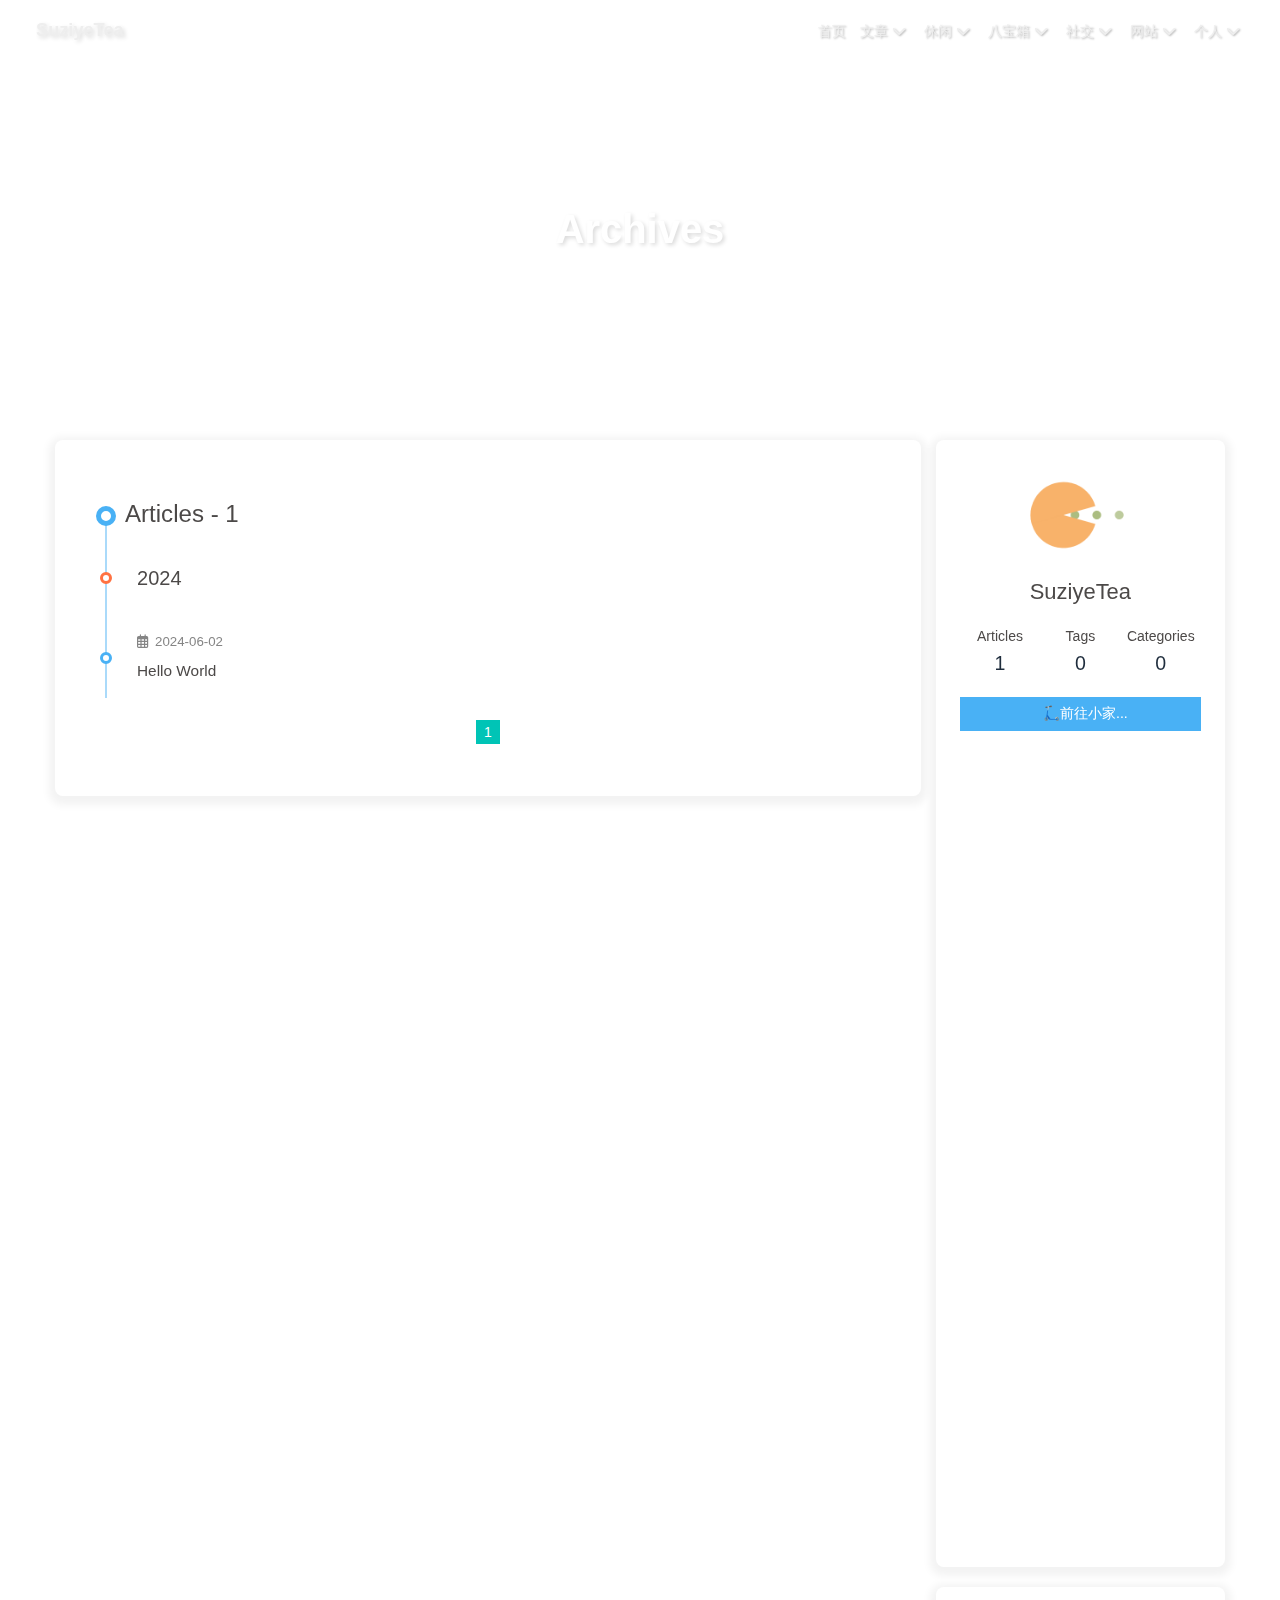
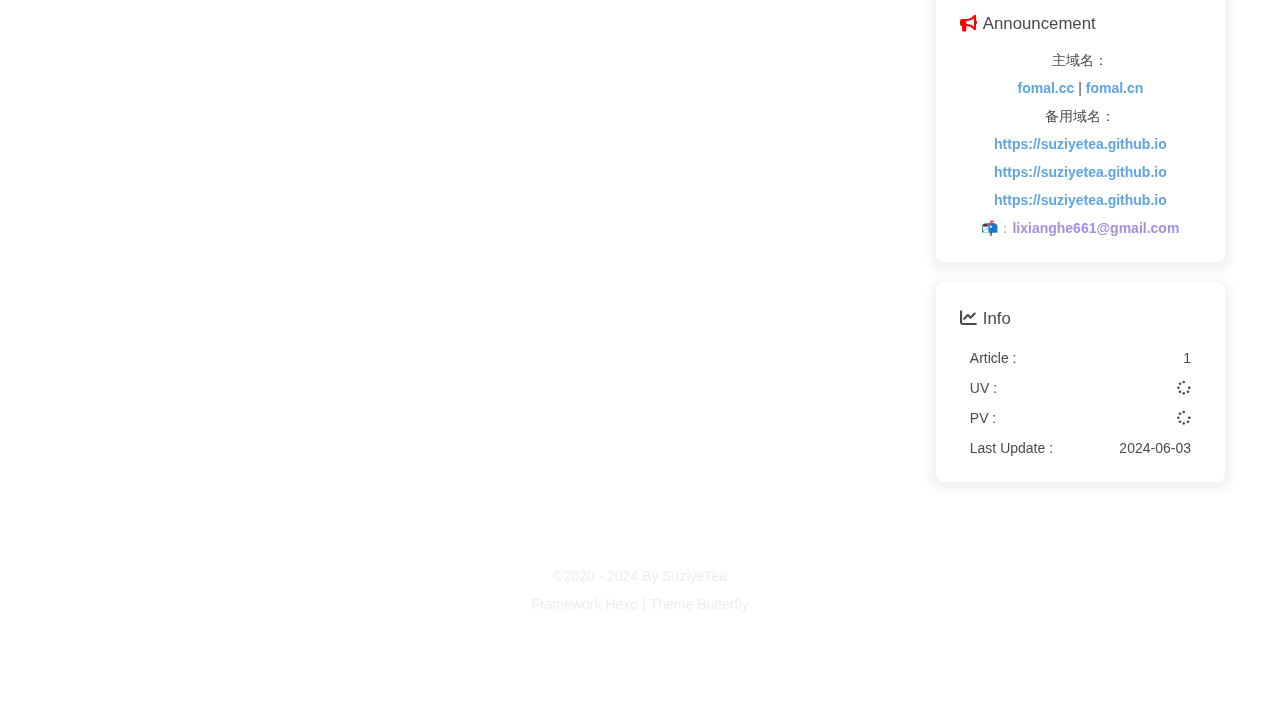
==== archives/index.html @ bec8dd0a "Site updated: 2024-06-03 21:27:58" ====
<!DOCTYPE html><html lang="en" data-theme="light"><head><meta charset="UTF-8"><meta http-equiv="X-UA-Compatible" content="IE=edge"><meta name="viewport" content="width=device-width, initial-scale=1.0,viewport-fit=cover"><title>Archives | SuziyeTea</title><meta name="author" content="SuziyeTea"><meta name="copyright" content="SuziyeTea"><meta name="format-detection" content="telephone=no"><meta name="theme-color" content="#ffffff"><meta property="og:type" content="website">
<meta property="og:title" content="Archives">
<meta property="og:url" content="http://example.com/archives/index.html">
<meta property="og:site_name" content="SuziyeTea">
<meta property="og:locale" content="en_US">
<meta property="og:image" content="https://tuchuang.voooe.cn/images/2024/06/03/_20240603144027.jpg">
<meta property="article:author" content="SuziyeTea">
<meta name="twitter:card" content="summary">
<meta name="twitter:image" content="https://tuchuang.voooe.cn/images/2024/06/03/_20240603144027.jpg"><link rel="shortcut icon" href="/img/favicon.ico"><link rel="canonical" href="http://example.com/archives/index.html"><link rel="preconnect" href="//cdn.jsdelivr.net"/><link rel="preconnect" href="//busuanzi.ibruce.info"/><link rel="stylesheet" href="/css/index.css?v=4.13.0"><link rel="stylesheet" href="https://cdn.jsdelivr.net/npm/@fortawesome/fontawesome-free@6.5.1/css/all.min.css"><link rel="stylesheet" href="https://cdn.jsdelivr.net/npm/@fancyapps/ui@5.0.33/dist/fancybox/fancybox.min.css" media="print" onload="this.media='all'"><script>const GLOBAL_CONFIG = {
  root: '/',
  algolia: undefined,
  localSearch: undefined,
  translate: undefined,
  noticeOutdate: undefined,
  highlight: {"plugin":"highlight.js","highlightCopy":true,"highlightLang":true,"highlightHeightLimit":false},
  copy: {
    success: 'Copy Successful',
    error: 'Copy Error',
    noSupport: 'Browser Not Supported'
  },
  relativeDate: {
    homepage: false,
    post: false
  },
  runtime: '',
  dateSuffix: {
    just: 'Just now',
    min: 'minutes ago',
    hour: 'hours ago',
    day: 'days ago',
    month: 'months ago'
  },
  copyright: undefined,
  lightbox: 'fancybox',
  Snackbar: undefined,
  infinitegrid: {
    js: 'https://cdn.jsdelivr.net/npm/@egjs/infinitegrid@4.11.1/dist/infinitegrid.min.js',
    buttonText: 'Load More'
  },
  isPhotoFigcaption: false,
  islazyload: false,
  isAnchor: false,
  percent: {
    toc: true,
    rightside: false,
  },
  autoDarkmode: false
}</script><script id="config-diff">var GLOBAL_CONFIG_SITE = {
  title: 'Archives',
  isPost: false,
  isHome: false,
  isHighlightShrink: false,
  isToc: false,
  postUpdate: '2024-06-03 21:27:54'
}</script><script>(win=>{
      win.saveToLocal = {
        set: (key, value, ttl) => {
          if (ttl === 0) return
          const now = Date.now()
          const expiry = now + ttl * 86400000
          const item = {
            value,
            expiry
          }
          localStorage.setItem(key, JSON.stringify(item))
        },
      
        get: key => {
          const itemStr = localStorage.getItem(key)
      
          if (!itemStr) {
            return undefined
          }
          const item = JSON.parse(itemStr)
          const now = Date.now()
      
          if (now > item.expiry) {
            localStorage.removeItem(key)
            return undefined
          }
          return item.value
        }
      }
    
      win.getScript = (url, attr = {}) => new Promise((resolve, reject) => {
        const script = document.createElement('script')
        script.src = url
        script.async = true
        script.onerror = reject
        script.onload = script.onreadystatechange = function() {
          const loadState = this.readyState
          if (loadState && loadState !== 'loaded' && loadState !== 'complete') return
          script.onload = script.onreadystatechange = null
          resolve()
        }

        Object.keys(attr).forEach(key => {
          script.setAttribute(key, attr[key])
        })

        document.head.appendChild(script)
      })
    
      win.getCSS = (url, id = false) => new Promise((resolve, reject) => {
        const link = document.createElement('link')
        link.rel = 'stylesheet'
        link.href = url
        if (id) link.id = id
        link.onerror = reject
        link.onload = link.onreadystatechange = function() {
          const loadState = this.readyState
          if (loadState && loadState !== 'loaded' && loadState !== 'complete') return
          link.onload = link.onreadystatechange = null
          resolve()
        }
        document.head.appendChild(link)
      })
    
      win.activateDarkMode = () => {
        document.documentElement.setAttribute('data-theme', 'dark')
        if (document.querySelector('meta[name="theme-color"]') !== null) {
          document.querySelector('meta[name="theme-color"]').setAttribute('content', '#0d0d0d')
        }
      }
      win.activateLightMode = () => {
        document.documentElement.setAttribute('data-theme', 'light')
        if (document.querySelector('meta[name="theme-color"]') !== null) {
          document.querySelector('meta[name="theme-color"]').setAttribute('content', '#ffffff')
        }
      }
      const t = saveToLocal.get('theme')
    
        if (t === 'dark') activateDarkMode()
        else if (t === 'light') activateLightMode()
      
      const asideStatus = saveToLocal.get('aside-status')
      if (asideStatus !== undefined) {
        if (asideStatus === 'hide') {
          document.documentElement.classList.add('hide-aside')
        } else {
          document.documentElement.classList.remove('hide-aside')
        }
      }
    
      const detectApple = () => {
        if(/iPad|iPhone|iPod|Macintosh/.test(navigator.userAgent)){
          document.documentElement.classList.add('apple')
        }
      }
      detectApple()
    })(window)</script><link rel="stylesheet" href="/css/custom.css" media="defer" onload="this.media='all'"><!-- hexo injector head_end start --><link rel="stylesheet" href="https://npm.elemecdn.com/hexo-butterfly-footer-beautify@1.0.0/lib/runtime.css" media="print" onload="this.media='all'"><!-- hexo injector head_end end --><meta name="generator" content="Hexo 7.2.0"></head><body><div id="web_bg"></div><div id="sidebar"><div id="menu-mask"></div><div id="sidebar-menus"><div class="avatar-img is-center"><img src="https://tuchuang.voooe.cn/images/2024/06/03/_20240603144027.jpg" onerror="onerror=null;src='/img/friend_404.gif'" alt="avatar"/></div><div class="sidebar-site-data site-data is-center"><a href="/archives/"><div class="headline">Articles</div><div class="length-num">1</div></a><a href="/tags/"><div class="headline">Tags</div><div class="length-num">0</div></a><a href="/categories/"><div class="headline">Categories</div><div class="length-num">0</div></a></div><hr class="custom-hr"/><div class="menus_items"><div class="menus_item"><a class="site-page" href="/"><i class="fa-fw icon-home"></i><span> 首页</span></a></div><div class="menus_item"><a class="site-page group" href="javascript:void(0);"><i class="fa-fw icon--article"></i><span> 文章</span><i class="fas fa-chevron-down"></i></a><ul class="menus_item_child"><li><a class="site-page child" href="/archives/"><i class="fa-fw icon-guidang1"></i><span> 归档</span></a></li><li><a class="site-page child" href="/tags/"><i class="fa-fw icon-sekuaibiaoqian"></i><span> 标签</span></a></li><li><a class="site-page child" href="/categories/"><i class="fa-fw icon-fenlei"></i><span> 分类</span></a></li></ul></div><div class="menus_item"><a class="site-page group" href="javascript:void(0);"><i class="fa-fw icon-pinweishenghuo"></i><span> 休闲</span><i class="fas fa-chevron-down"></i></a><ul class="menus_item_child"><li><a class="site-page child" href="/life/music/"><i class="fa-fw icon-yinle"></i><span> 八音盒</span></a></li><li><a class="site-page child" href="/life/movies/"><i class="fa-fw icon-dianying1"></i><span> 影院</span></a></li><li><a class="site-page child" href="/life/games/"><i class="fa-fw icon-youxishoubing"></i><span> 游戏</span></a></li></ul></div><div class="menus_item"><a class="site-page group" href="javascript:void(0);"><i class="fa-fw icon-xiangzi"></i><span> 八宝箱</span><i class="fas fa-chevron-down"></i></a><ul class="menus_item_child"><li><a class="site-page child" href="/box/gallery/"><i class="fa-fw icon-tubiaozhizuomoban"></i><span> 画廊</span></a></li><li><a class="site-page child" href="/box/animation/"><i class="fa-fw icon-nvwumao"></i><span> 动画</span></a></li><li><a class="site-page child" href="/box/nav/"><i class="fa-fw icon-zhifengche"></i><span> 网址导航</span></a></li></ul></div><div class="menus_item"><a class="site-page group" href="javascript:void(0);"><i class="fa-fw icon-shejiaoxinxi"></i><span> 社交</span><i class="fas fa-chevron-down"></i></a><ul class="menus_item_child"><li><a class="site-page child" href="/social/fcircle/"><i class="fa-fw icon-pengyouquan"></i><span> 朋友圈</span></a></li><li><a class="site-page child" href="/comments/"><i class="fa-fw icon-liuyan"></i><span> 留言板</span></a></li><li><a class="site-page child" href="/social/link/"><i class="fa-fw icon-lianjie"></i><span> 友人帐</span></a></li></ul></div><div class="menus_item"><a class="site-page group" href="javascript:void(0);"><i class="fa-fw icon-wangye"></i><span> 网站</span><i class="fas fa-chevron-down"></i></a><ul class="menus_item_child"><li><a class="site-page child" href="/site/census/"><i class="fa-fw icon--tongjibiao"></i><span> 网站统计</span></a></li><li><a class="site-page child" href="/site/echarts/"><i class="fa-fw icon-shujutongji1"></i><span> 文章统计</span></a></li><li><a class="site-page child" href="/site/time/"><i class="fa-fw icon-xianxingshalou"></i><span> 旧时光</span></a></li></ul></div><div class="menus_item"><a class="site-page group" href="javascript:void(0);"><i class="fa-fw icon-maoliang"></i><span> 个人</span><i class="fas fa-chevron-down"></i></a><ul class="menus_item_child"><li><a class="site-page child" href="/personal/bb/"><i class="fa-fw icon-qunliaotian"></i><span> 唠叨</span></a></li><li><a class="site-page child" href="/personal/love/"><i class="fa-fw icon-love-sign"></i><span> 恋爱小屋</span></a></li><li><a class="site-page child" href="/personal/about/"><i class="fa-fw icon-paperplane"></i><span> 关于</span></a></li></ul></div></div></div></div><div class="page" id="body-wrap"><header class="not-home-page" id="page-header"><nav id="nav"><span id="blog-info"><a href="/" title="SuziyeTea"><span class="site-name">SuziyeTea</span></a></span><div id="menus"><div class="menus_items"><div class="menus_item"><a class="site-page" href="/"><i class="fa-fw icon-home"></i><span> 首页</span></a></div><div class="menus_item"><a class="site-page group" href="javascript:void(0);"><i class="fa-fw icon--article"></i><span> 文章</span><i class="fas fa-chevron-down"></i></a><ul class="menus_item_child"><li><a class="site-page child" href="/archives/"><i class="fa-fw icon-guidang1"></i><span> 归档</span></a></li><li><a class="site-page child" href="/tags/"><i class="fa-fw icon-sekuaibiaoqian"></i><span> 标签</span></a></li><li><a class="site-page child" href="/categories/"><i class="fa-fw icon-fenlei"></i><span> 分类</span></a></li></ul></div><div class="menus_item"><a class="site-page group" href="javascript:void(0);"><i class="fa-fw icon-pinweishenghuo"></i><span> 休闲</span><i class="fas fa-chevron-down"></i></a><ul class="menus_item_child"><li><a class="site-page child" href="/life/music/"><i class="fa-fw icon-yinle"></i><span> 八音盒</span></a></li><li><a class="site-page child" href="/life/movies/"><i class="fa-fw icon-dianying1"></i><span> 影院</span></a></li><li><a class="site-page child" href="/life/games/"><i class="fa-fw icon-youxishoubing"></i><span> 游戏</span></a></li></ul></div><div class="menus_item"><a class="site-page group" href="javascript:void(0);"><i class="fa-fw icon-xiangzi"></i><span> 八宝箱</span><i class="fas fa-chevron-down"></i></a><ul class="menus_item_child"><li><a class="site-page child" href="/box/gallery/"><i class="fa-fw icon-tubiaozhizuomoban"></i><span> 画廊</span></a></li><li><a class="site-page child" href="/box/animation/"><i class="fa-fw icon-nvwumao"></i><span> 动画</span></a></li><li><a class="site-page child" href="/box/nav/"><i class="fa-fw icon-zhifengche"></i><span> 网址导航</span></a></li></ul></div><div class="menus_item"><a class="site-page group" href="javascript:void(0);"><i class="fa-fw icon-shejiaoxinxi"></i><span> 社交</span><i class="fas fa-chevron-down"></i></a><ul class="menus_item_child"><li><a class="site-page child" href="/social/fcircle/"><i class="fa-fw icon-pengyouquan"></i><span> 朋友圈</span></a></li><li><a class="site-page child" href="/comments/"><i class="fa-fw icon-liuyan"></i><span> 留言板</span></a></li><li><a class="site-page child" href="/social/link/"><i class="fa-fw icon-lianjie"></i><span> 友人帐</span></a></li></ul></div><div class="menus_item"><a class="site-page group" href="javascript:void(0);"><i class="fa-fw icon-wangye"></i><span> 网站</span><i class="fas fa-chevron-down"></i></a><ul class="menus_item_child"><li><a class="site-page child" href="/site/census/"><i class="fa-fw icon--tongjibiao"></i><span> 网站统计</span></a></li><li><a class="site-page child" href="/site/echarts/"><i class="fa-fw icon-shujutongji1"></i><span> 文章统计</span></a></li><li><a class="site-page child" href="/site/time/"><i class="fa-fw icon-xianxingshalou"></i><span> 旧时光</span></a></li></ul></div><div class="menus_item"><a class="site-page group" href="javascript:void(0);"><i class="fa-fw icon-maoliang"></i><span> 个人</span><i class="fas fa-chevron-down"></i></a><ul class="menus_item_child"><li><a class="site-page child" href="/personal/bb/"><i class="fa-fw icon-qunliaotian"></i><span> 唠叨</span></a></li><li><a class="site-page child" href="/personal/love/"><i class="fa-fw icon-love-sign"></i><span> 恋爱小屋</span></a></li><li><a class="site-page child" href="/personal/about/"><i class="fa-fw icon-paperplane"></i><span> 关于</span></a></li></ul></div></div><div id="toggle-menu"><a class="site-page" href="javascript:void(0);"><i class="fas fa-bars fa-fw"></i></a></div></div></nav><div id="page-site-info"><h1 id="site-title">Archives</h1></div></header><main class="layout" id="content-inner"><div id="archive"><div class="article-sort-title">Articles - 1</div><div class="article-sort"><div class="article-sort-item year">2024</div><div class="article-sort-item no-article-cover"><div class="article-sort-item-info"><div class="article-sort-item-time"><i class="far fa-calendar-alt"></i><time class="post-meta-date-created" datetime="2024-06-02T13:25:18.657Z" title="Created 2024-06-02 21:25:18">2024-06-02</time></div><a class="article-sort-item-title" href="/2024/06/02/hello-world/" title="Hello World">Hello World</a></div></div></div><nav id="pagination"><div class="pagination"><span class="page-number current">1</span></div></nav></div><div class="aside-content" id="aside-content"><div class="card-widget card-info"><div class="is-center"><div class="avatar-img"><img src="https://tuchuang.voooe.cn/images/2024/06/03/_20240603144027.jpg" onerror="this.onerror=null;this.src='/img/friend_404.gif'" alt="avatar"/></div><div class="author-info__name">SuziyeTea</div><div class="author-info__description"></div></div><div class="card-info-data site-data is-center"><a href="/archives/"><div class="headline">Articles</div><div class="length-num">1</div></a><a href="/tags/"><div class="headline">Tags</div><div class="length-num">0</div></a><a href="/categories/"><div class="headline">Categories</div><div class="length-num">0</div></a></div><a id="card-info-btn" target="_blank" rel="noopener" href="https://github.com/suziyetea/"><i></i><span>🛴前往小家...</span></a><div class="card-info-social-icons is-center"><a class="social-icon faa-parent animated-hover" href="/assets/QRCode.jpg" target="_blank" title="微信"><svg class="icon faa-tada" aria-hidden="true"><use xlink:href="#icon-weixin"></use></svg></a><a class="social-icon faa-parent animated-hover" href="https://res.abeim.cn/api/qq/?qq=1174008660" target="_blank" title="QQ"><svg class="icon faa-tada" aria-hidden="true"><use xlink:href="#icon-QQ"></use></svg></a><a class="social-icon faa-parent animated-hover" href="https://space.bilibili.com/220757832" target="_blank" title="B站"><svg class="icon faa-tada" aria-hidden="true"><use xlink:href="#icon-bilibili"></use></svg></a><a class="social-icon faa-parent animated-hover" href="mailto:1174008660@qq.com" target="_blank" title="QQ邮箱"><svg class="icon faa-tada" aria-hidden="true"><use xlink:href="#icon-youxiang"></use></svg></a><a class="social-icon faa-parent animated-hover" href="https://leetcode.cn/u/fomalhaut1998" target="_blank" title="力扣"><svg class="icon faa-tada" aria-hidden="true"><use xlink:href="#icon-leetcode"></use></svg></a></div></div><div class="card-widget card-announcement"><div class="item-headline"><i class="fas fa-bullhorn fa-shake"></i><span>Announcement</span></div><div class="announcement_content"><center>主域名：<br><a target="_blank" rel="noopener" href="https://suziyetea.github.io/"><b><font color="#5ea6e5">fomal.cc</font></b></a>&nbsp;|&nbsp;<a target="_blank" rel="noopener" href="https://suziyetea.github.io"><b><font color="#5ea6e5">fomal.cn</font></b></a><br>备用域名：<br><a target="_blank" rel="noopener" href="https://suziyetea.github.io"><b><font color="#5ea6e5">https://suziyetea.github.io</font></b></a><br><a target="_blank" rel="noopener" href="https://suziyetea.github.io"><b><font color="#5ea6e5">https://suziyetea.github.io</font></b></a><br><a target="_blank" rel="noopener" href="https://suziyetea.github.io"><b><font color="#5ea6e5">https://suziyetea.github.io</font></b></a><br><a href="mailto:lixianghe661@gmail.com">📬：<b><font color="#a591e0">lixianghe661@gmail.com</font></b></a></center></div></div><div class="sticky_layout"><div class="card-widget card-webinfo"><div class="item-headline"><i class="fas fa-chart-line"></i><span>Info</span></div><div class="webinfo"><div class="webinfo-item"><div class="item-name">Article :</div><div class="item-count">1</div></div><div class="webinfo-item"><div class="item-name">UV :</div><div class="item-count" id="busuanzi_value_site_uv"><i class="fa-solid fa-spinner fa-spin"></i></div></div><div class="webinfo-item"><div class="item-name">PV :</div><div class="item-count" id="busuanzi_value_site_pv"><i class="fa-solid fa-spinner fa-spin"></i></div></div><div class="webinfo-item"><div class="item-name">Last Update :</div><div class="item-count" id="last-push-date" data-lastPushDate="2024-06-03T13:27:54.337Z"><i class="fa-solid fa-spinner fa-spin"></i></div></div></div></div></div></div></main><footer id="footer"><div id="footer-wrap"><div class="copyright">&copy;2020 - 2024 By SuziyeTea</div><div class="framework-info"><span>Framework </span><a target="_blank" rel="noopener" href="https://hexo.io">Hexo</a><span class="footer-separator">|</span><span>Theme </span><a target="_blank" rel="noopener" href="https://github.com/jerryc127/hexo-theme-butterfly">Butterfly</a></div></div></footer></div><div id="rightside"><div id="rightside-config-hide"><button id="darkmode" type="button" title="Toggle Between Light And Dark Mode"><i class="fas fa-adjust"></i></button><button id="hide-aside-btn" type="button" title="Toggle between Single-column and Double-column"><i class="fas fa-arrows-alt-h"></i></button></div><div id="rightside-config-show"><button id="rightside-config" type="button" title="Setting"><i class="fas fa-cog fa-spin"></i></button><button id="go-up" type="button" title="Back To Top"><span class="scroll-percent"></span><i class="fas fa-arrow-up"></i></button></div></div><div><script src="/js/utils.js?v=4.13.0"></script><script src="/js/main.js?v=4.13.0"></script><script src="https://cdn.jsdelivr.net/npm/@fancyapps/ui@5.0.33/dist/fancybox/fancybox.umd.min.js"></script><div class="js-pjax"></div><script async src="/js/title.js"></script><script async data-pjax src="//busuanzi.ibruce.info/busuanzi/2.3/busuanzi.pure.mini.js"></script></div><!-- hexo injector body_end start --><script data-pjax>
  function butterfly_footer_beautify_injector_config(){
    var parent_div_git = document.getElementById('footer-wrap');
    var item_html = '<p id="ghbdages"><a class="github-badge" target="_blank" href="https://hexo.io/" style="margin-inline:5px" data-title="博客框架为Hexo_v6.2.0" title=""><img src="https://img.shields.io/badge/Frame-Hexo-blue?style=flat&amp;logo=hexo" alt=""/></a><a class="github-badge" target="_blank" href="https://butterfly.js.org/" style="margin-inline:5px" data-title="主题版本Butterfly_v4.3.1" title=""><img src="https://img.shields.io/badge/Theme-Butterfly-6513df?style=flat&amp;logo=bitdefender" alt=""/></a><a class="github-badge" target="_blank" href="https://vercel.com/" style="margin-inline:5px" data-title="本站采用多线部署，主线路托管于Vercel" title=""><img src="https://img.shields.io/badge/Hosted-Vercel-brightgreen?style=flat&amp;logo=Vercel" alt=""/></a><a class="github-badge" target="_blank" href="https://dashboard.4everland.org/" style="margin-inline:5px" data-title="本站采用多线部署，备用线路托管于4EVERLAND" title=""><img src="https://img.shields.io/badge/Hosted-4EVERLAND-22DDDD?style=flat&amp;logo=IPFS" alt=""/></a><a class="github-badge" target="_blank" href="https://github.com/" style="margin-inline:5px" data-title="本站项目由Github托管" title=""><img src="https://img.shields.io/badge/Source-Github-d021d6?style=flat&amp;logo=GitHub" alt=""/></a><a class="github-badge" target="_blank" href="http://creativecommons.org/licenses/by-nc-sa/4.0/" style="margin-inline:5px" data-title="本站采用知识共享署名-非商业性使用-相同方式共享4.0国际许可协议进行许可" title=""><img src="https://img.shields.io/badge/Copyright-BY--NC--SA%204.0-d42328?style=flat&amp;logo=Claris" alt=""/></a></p>';
    console.log('已挂载butterfly_footer_beautify')
    parent_div_git.insertAdjacentHTML("beforeend",item_html)
    }
  var elist = 'null'.split(',');
  var cpage = location.pathname;
  var epage = 'all';
  var flag = 0;

  for (var i=0;i<elist.length;i++){
    if (cpage.includes(elist[i])){
      flag++;
    }
  }

  if ((epage ==='all')&&(flag == 0)){
    butterfly_footer_beautify_injector_config();
  }
  else if (epage === cpage){
    butterfly_footer_beautify_injector_config();
  }
  </script><!-- hexo injector body_end end --><script src="/live2dw/lib/L2Dwidget.min.js?094cbace49a39548bed64abff5988b05"></script><script>L2Dwidget.init({"log":false,"pluginJsPath":"lib/","pluginModelPath":"assets/","pluginRootPath":"live2dw/","tagMode":false});</script></body></html>
---- css/custom.css ----
/* 页脚与头图透明 */
#footer {
    background: transparent !important;
  }
  #page-header {
    background: transparent !important;
  }
  
  /* 白天模式遮罩透明 */
  #footer::before {
    background: transparent !important;
  }
  #page-header::before {
    background: transparent !important;
  }
  
  /* 夜间模式遮罩透明 */
  [data-theme="dark"] #footer::before {
    background: transparent !important;
  }
  [data-theme="dark"] #page-header::before {
    background: transparent !important;
  }

/* 鼠标样式 */
#cursor {
    position: fixed;
    width: 16px;
    height: 16px;
    /* 这里改变跟随的底色 */
    background: var(--theme-color);
    border-radius: 8px;
    opacity: 0.25;
    z-index: 10086;
    pointer-events: none;
    transition: 0.2s ease-in-out;
    transition-property: background, opacity, transform;
  }
  
  #cursor.hidden {
    opacity: 0;
  }
  
  #cursor.hover {
    opacity: 0.1;
    transform: scale(2.5);
    -webkit-transform: scale(2.5);
    -moz-transform: scale(2.5);
    -ms-transform: scale(2.5);
    -o-transform: scale(2.5);
  }
  
  #cursor.active {
    opacity: 0.5;
    transform: scale(0.5);
    -webkit-transform: scale(0.5);
    -moz-transform: scale(0.5);
    -ms-transform: scale(0.5);
    -o-transform: scale(0.5);
  }
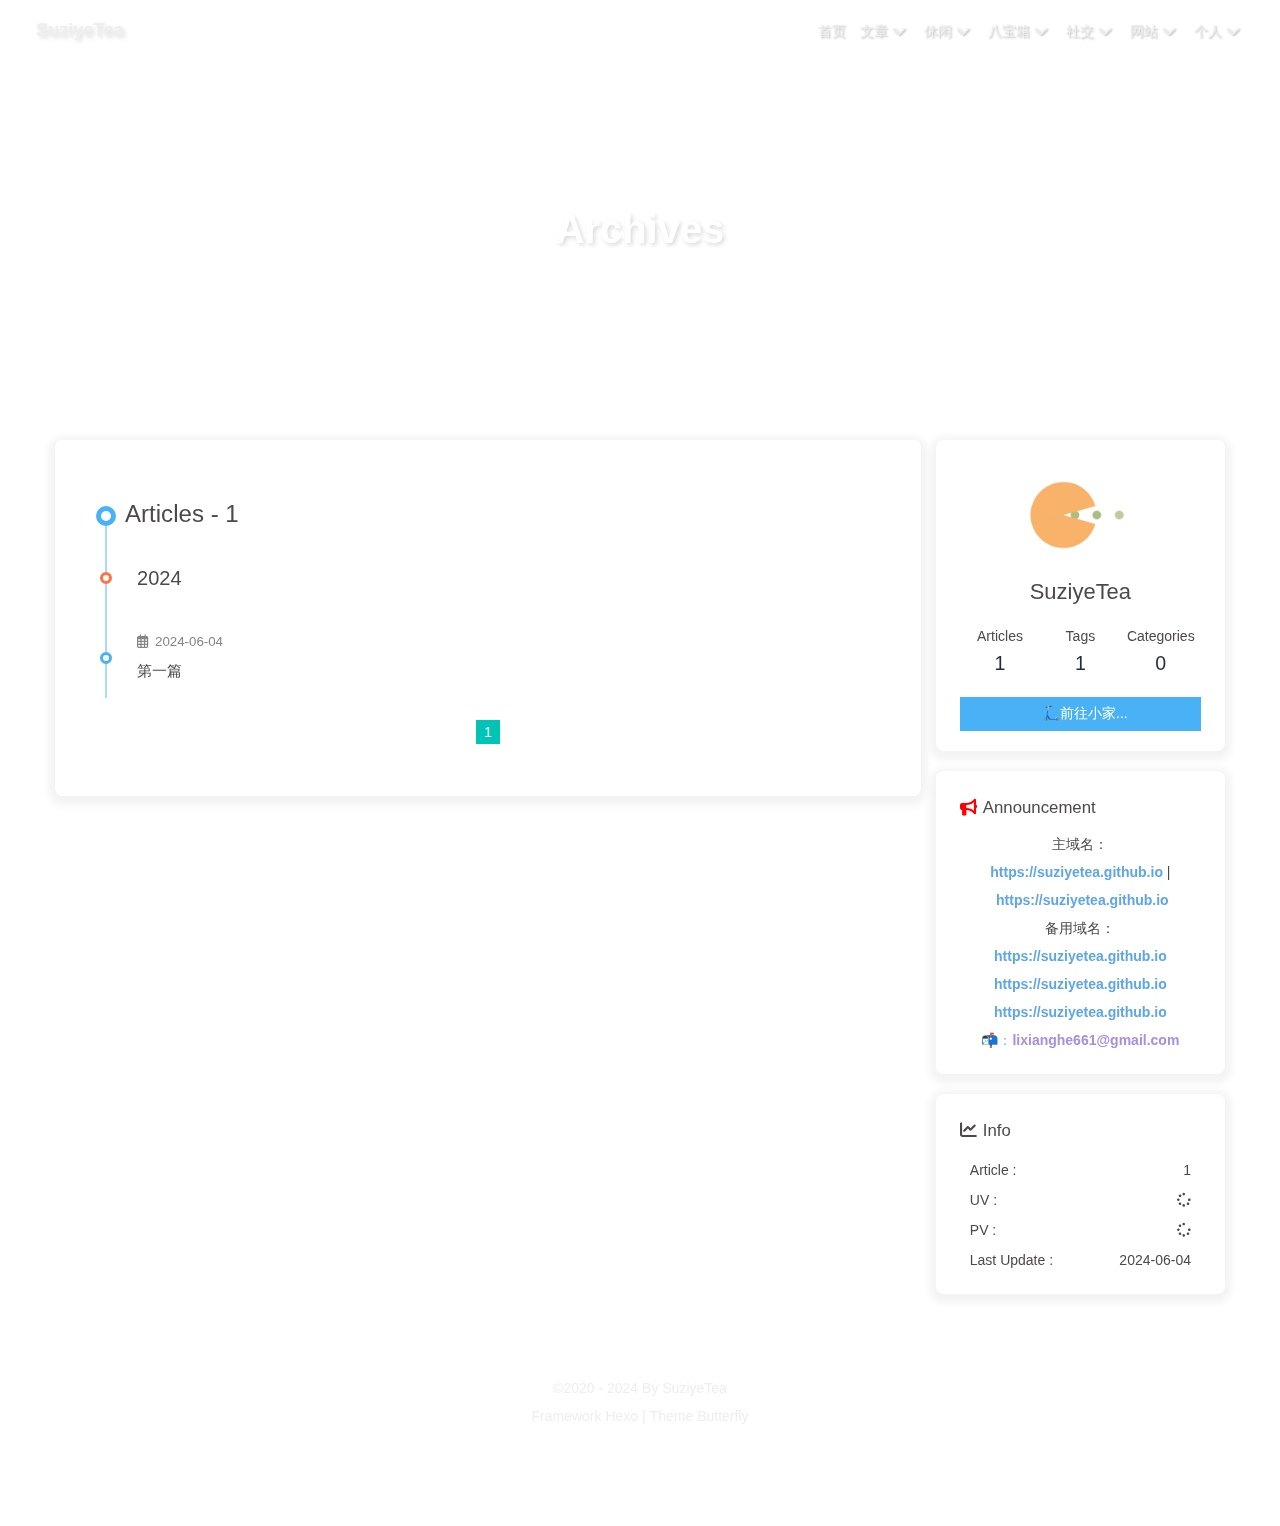
==== commit 7b33fb4b: "Site updated: 2024-06-04 15:43:42" ====
--- a/archives/index.html
+++ b/archives/index.html
@@ -1,12 +1,12 @@
 <!DOCTYPE html><html lang="en" data-theme="light"><head><meta charset="UTF-8"><meta http-equiv="X-UA-Compatible" content="IE=edge"><meta name="viewport" content="width=device-width, initial-scale=1.0,viewport-fit=cover"><title>Archives | SuziyeTea</title><meta name="author" content="SuziyeTea"><meta name="copyright" content="SuziyeTea"><meta name="format-detection" content="telephone=no"><meta name="theme-color" content="#ffffff"><meta property="og:type" content="website">
 <meta property="og:title" content="Archives">
-<meta property="og:url" content="http://example.com/archives/index.html">
+<meta property="og:url" content="http://aznami.com/archives/index.html">
 <meta property="og:site_name" content="SuziyeTea">
 <meta property="og:locale" content="en_US">
 <meta property="og:image" content="https://tuchuang.voooe.cn/images/2024/06/03/_20240603144027.jpg">
 <meta property="article:author" content="SuziyeTea">
 <meta name="twitter:card" content="summary">
-<meta name="twitter:image" content="https://tuchuang.voooe.cn/images/2024/06/03/_20240603144027.jpg"><link rel="shortcut icon" href="/img/favicon.ico"><link rel="canonical" href="http://example.com/archives/index.html"><link rel="preconnect" href="//cdn.jsdelivr.net"/><link rel="preconnect" href="//busuanzi.ibruce.info"/><link rel="stylesheet" href="/css/index.css?v=4.13.0"><link rel="stylesheet" href="https://cdn.jsdelivr.net/npm/@fortawesome/fontawesome-free@6.5.1/css/all.min.css"><link rel="stylesheet" href="https://cdn.jsdelivr.net/npm/@fancyapps/ui@5.0.33/dist/fancybox/fancybox.min.css" media="print" onload="this.media='all'"><script>const GLOBAL_CONFIG = {
+<meta name="twitter:image" content="https://tuchuang.voooe.cn/images/2024/06/03/_20240603144027.jpg"><link rel="shortcut icon" href="/img/favicon.ico"><link rel="canonical" href="http://aznami.com/archives/index.html"><link rel="preconnect" href="//cdn.jsdelivr.net"/><link rel="preconnect" href="//busuanzi.ibruce.info"/><link rel="stylesheet" href="/css/index.css?v=4.13.0"><link rel="stylesheet" href="https://cdn.jsdelivr.net/npm/@fortawesome/fontawesome-free@6.5.1/css/all.min.css"><link rel="stylesheet" href="https://cdn.jsdelivr.net/npm/@fancyapps/ui@5.0.33/dist/fancybox/fancybox.min.css" media="print" onload="this.media='all'"><script>const GLOBAL_CONFIG = {
   root: '/',
   algolia: undefined,
   localSearch: undefined,
@@ -51,7 +51,7 @@
   isHome: false,
   isHighlightShrink: false,
   isToc: false,
-  postUpdate: '2024-06-03 21:27:54'
+  postUpdate: '2024-06-04 15:43:37'
 }</script><script>(win=>{
       win.saveToLocal = {
         set: (key, value, ttl) => {
@@ -148,7 +148,7 @@
         }
       }
       detectApple()
-    })(window)</script><link rel="stylesheet" href="/css/custom.css" media="defer" onload="this.media='all'"><!-- hexo injector head_end start --><link rel="stylesheet" href="https://npm.elemecdn.com/hexo-butterfly-footer-beautify@1.0.0/lib/runtime.css" media="print" onload="this.media='all'"><!-- hexo injector head_end end --><meta name="generator" content="Hexo 7.2.0"></head><body><div id="web_bg"></div><div id="sidebar"><div id="menu-mask"></div><div id="sidebar-menus"><div class="avatar-img is-center"><img src="https://tuchuang.voooe.cn/images/2024/06/03/_20240603144027.jpg" onerror="onerror=null;src='/img/friend_404.gif'" alt="avatar"/></div><div class="sidebar-site-data site-data is-center"><a href="/archives/"><div class="headline">Articles</div><div class="length-num">1</div></a><a href="/tags/"><div class="headline">Tags</div><div class="length-num">0</div></a><a href="/categories/"><div class="headline">Categories</div><div class="length-num">0</div></a></div><hr class="custom-hr"/><div class="menus_items"><div class="menus_item"><a class="site-page" href="/"><i class="fa-fw icon-home"></i><span> 首页</span></a></div><div class="menus_item"><a class="site-page group" href="javascript:void(0);"><i class="fa-fw icon--article"></i><span> 文章</span><i class="fas fa-chevron-down"></i></a><ul class="menus_item_child"><li><a class="site-page child" href="/archives/"><i class="fa-fw icon-guidang1"></i><span> 归档</span></a></li><li><a class="site-page child" href="/tags/"><i class="fa-fw icon-sekuaibiaoqian"></i><span> 标签</span></a></li><li><a class="site-page child" href="/categories/"><i class="fa-fw icon-fenlei"></i><span> 分类</span></a></li></ul></div><div class="menus_item"><a class="site-page group" href="javascript:void(0);"><i class="fa-fw icon-pinweishenghuo"></i><span> 休闲</span><i class="fas fa-chevron-down"></i></a><ul class="menus_item_child"><li><a class="site-page child" href="/life/music/"><i class="fa-fw icon-yinle"></i><span> 八音盒</span></a></li><li><a class="site-page child" href="/life/movies/"><i class="fa-fw icon-dianying1"></i><span> 影院</span></a></li><li><a class="site-page child" href="/life/games/"><i class="fa-fw icon-youxishoubing"></i><span> 游戏</span></a></li></ul></div><div class="menus_item"><a class="site-page group" href="javascript:void(0);"><i class="fa-fw icon-xiangzi"></i><span> 八宝箱</span><i class="fas fa-chevron-down"></i></a><ul class="menus_item_child"><li><a class="site-page child" href="/box/gallery/"><i class="fa-fw icon-tubiaozhizuomoban"></i><span> 画廊</span></a></li><li><a class="site-page child" href="/box/animation/"><i class="fa-fw icon-nvwumao"></i><span> 动画</span></a></li><li><a class="site-page child" href="/box/nav/"><i class="fa-fw icon-zhifengche"></i><span> 网址导航</span></a></li></ul></div><div class="menus_item"><a class="site-page group" href="javascript:void(0);"><i class="fa-fw icon-shejiaoxinxi"></i><span> 社交</span><i class="fas fa-chevron-down"></i></a><ul class="menus_item_child"><li><a class="site-page child" href="/social/fcircle/"><i class="fa-fw icon-pengyouquan"></i><span> 朋友圈</span></a></li><li><a class="site-page child" href="/comments/"><i class="fa-fw icon-liuyan"></i><span> 留言板</span></a></li><li><a class="site-page child" href="/social/link/"><i class="fa-fw icon-lianjie"></i><span> 友人帐</span></a></li></ul></div><div class="menus_item"><a class="site-page group" href="javascript:void(0);"><i class="fa-fw icon-wangye"></i><span> 网站</span><i class="fas fa-chevron-down"></i></a><ul class="menus_item_child"><li><a class="site-page child" href="/site/census/"><i class="fa-fw icon--tongjibiao"></i><span> 网站统计</span></a></li><li><a class="site-page child" href="/site/echarts/"><i class="fa-fw icon-shujutongji1"></i><span> 文章统计</span></a></li><li><a class="site-page child" href="/site/time/"><i class="fa-fw icon-xianxingshalou"></i><span> 旧时光</span></a></li></ul></div><div class="menus_item"><a class="site-page group" href="javascript:void(0);"><i class="fa-fw icon-maoliang"></i><span> 个人</span><i class="fas fa-chevron-down"></i></a><ul class="menus_item_child"><li><a class="site-page child" href="/personal/bb/"><i class="fa-fw icon-qunliaotian"></i><span> 唠叨</span></a></li><li><a class="site-page child" href="/personal/love/"><i class="fa-fw icon-love-sign"></i><span> 恋爱小屋</span></a></li><li><a class="site-page child" href="/personal/about/"><i class="fa-fw icon-paperplane"></i><span> 关于</span></a></li></ul></div></div></div></div><div class="page" id="body-wrap"><header class="not-home-page" id="page-header"><nav id="nav"><span id="blog-info"><a href="/" title="SuziyeTea"><span class="site-name">SuziyeTea</span></a></span><div id="menus"><div class="menus_items"><div class="menus_item"><a class="site-page" href="/"><i class="fa-fw icon-home"></i><span> 首页</span></a></div><div class="menus_item"><a class="site-page group" href="javascript:void(0);"><i class="fa-fw icon--article"></i><span> 文章</span><i class="fas fa-chevron-down"></i></a><ul class="menus_item_child"><li><a class="site-page child" href="/archives/"><i class="fa-fw icon-guidang1"></i><span> 归档</span></a></li><li><a class="site-page child" href="/tags/"><i class="fa-fw icon-sekuaibiaoqian"></i><span> 标签</span></a></li><li><a class="site-page child" href="/categories/"><i class="fa-fw icon-fenlei"></i><span> 分类</span></a></li></ul></div><div class="menus_item"><a class="site-page group" href="javascript:void(0);"><i class="fa-fw icon-pinweishenghuo"></i><span> 休闲</span><i class="fas fa-chevron-down"></i></a><ul class="menus_item_child"><li><a class="site-page child" href="/life/music/"><i class="fa-fw icon-yinle"></i><span> 八音盒</span></a></li><li><a class="site-page child" href="/life/movies/"><i class="fa-fw icon-dianying1"></i><span> 影院</span></a></li><li><a class="site-page child" href="/life/games/"><i class="fa-fw icon-youxishoubing"></i><span> 游戏</span></a></li></ul></div><div class="menus_item"><a class="site-page group" href="javascript:void(0);"><i class="fa-fw icon-xiangzi"></i><span> 八宝箱</span><i class="fas fa-chevron-down"></i></a><ul class="menus_item_child"><li><a class="site-page child" href="/box/gallery/"><i class="fa-fw icon-tubiaozhizuomoban"></i><span> 画廊</span></a></li><li><a class="site-page child" href="/box/animation/"><i class="fa-fw icon-nvwumao"></i><span> 动画</span></a></li><li><a class="site-page child" href="/box/nav/"><i class="fa-fw icon-zhifengche"></i><span> 网址导航</span></a></li></ul></div><div class="menus_item"><a class="site-page group" href="javascript:void(0);"><i class="fa-fw icon-shejiaoxinxi"></i><span> 社交</span><i class="fas fa-chevron-down"></i></a><ul class="menus_item_child"><li><a class="site-page child" href="/social/fcircle/"><i class="fa-fw icon-pengyouquan"></i><span> 朋友圈</span></a></li><li><a class="site-page child" href="/comments/"><i class="fa-fw icon-liuyan"></i><span> 留言板</span></a></li><li><a class="site-page child" href="/social/link/"><i class="fa-fw icon-lianjie"></i><span> 友人帐</span></a></li></ul></div><div class="menus_item"><a class="site-page group" href="javascript:void(0);"><i class="fa-fw icon-wangye"></i><span> 网站</span><i class="fas fa-chevron-down"></i></a><ul class="menus_item_child"><li><a class="site-page child" href="/site/census/"><i class="fa-fw icon--tongjibiao"></i><span> 网站统计</span></a></li><li><a class="site-page child" href="/site/echarts/"><i class="fa-fw icon-shujutongji1"></i><span> 文章统计</span></a></li><li><a class="site-page child" href="/site/time/"><i class="fa-fw icon-xianxingshalou"></i><span> 旧时光</span></a></li></ul></div><div class="menus_item"><a class="site-page group" href="javascript:void(0);"><i class="fa-fw icon-maoliang"></i><span> 个人</span><i class="fas fa-chevron-down"></i></a><ul class="menus_item_child"><li><a class="site-page child" href="/personal/bb/"><i class="fa-fw icon-qunliaotian"></i><span> 唠叨</span></a></li><li><a class="site-page child" href="/personal/love/"><i class="fa-fw icon-love-sign"></i><span> 恋爱小屋</span></a></li><li><a class="site-page child" href="/personal/about/"><i class="fa-fw icon-paperplane"></i><span> 关于</span></a></li></ul></div></div><div id="toggle-menu"><a class="site-page" href="javascript:void(0);"><i class="fas fa-bars fa-fw"></i></a></div></div></nav><div id="page-site-info"><h1 id="site-title">Archives</h1></div></header><main class="layout" id="content-inner"><div id="archive"><div class="article-sort-title">Articles - 1</div><div class="article-sort"><div class="article-sort-item year">2024</div><div class="article-sort-item no-article-cover"><div class="article-sort-item-info"><div class="article-sort-item-time"><i class="far fa-calendar-alt"></i><time class="post-meta-date-created" datetime="2024-06-02T13:25:18.657Z" title="Created 2024-06-02 21:25:18">2024-06-02</time></div><a class="article-sort-item-title" href="/2024/06/02/hello-world/" title="Hello World">Hello World</a></div></div></div><nav id="pagination"><div class="pagination"><span class="page-number current">1</span></div></nav></div><div class="aside-content" id="aside-content"><div class="card-widget card-info"><div class="is-center"><div class="avatar-img"><img src="https://tuchuang.voooe.cn/images/2024/06/03/_20240603144027.jpg" onerror="this.onerror=null;this.src='/img/friend_404.gif'" alt="avatar"/></div><div class="author-info__name">SuziyeTea</div><div class="author-info__description"></div></div><div class="card-info-data site-data is-center"><a href="/archives/"><div class="headline">Articles</div><div class="length-num">1</div></a><a href="/tags/"><div class="headline">Tags</div><div class="length-num">0</div></a><a href="/categories/"><div class="headline">Categories</div><div class="length-num">0</div></a></div><a id="card-info-btn" target="_blank" rel="noopener" href="https://github.com/suziyetea/"><i></i><span>🛴前往小家...</span></a><div class="card-info-social-icons is-center"><a class="social-icon faa-parent animated-hover" href="/assets/QRCode.jpg" target="_blank" title="微信"><svg class="icon faa-tada" aria-hidden="true"><use xlink:href="#icon-weixin"></use></svg></a><a class="social-icon faa-parent animated-hover" href="https://res.abeim.cn/api/qq/?qq=1174008660" target="_blank" title="QQ"><svg class="icon faa-tada" aria-hidden="true"><use xlink:href="#icon-QQ"></use></svg></a><a class="social-icon faa-parent animated-hover" href="https://space.bilibili.com/220757832" target="_blank" title="B站"><svg class="icon faa-tada" aria-hidden="true"><use xlink:href="#icon-bilibili"></use></svg></a><a class="social-icon faa-parent animated-hover" href="mailto:1174008660@qq.com" target="_blank" title="QQ邮箱"><svg class="icon faa-tada" aria-hidden="true"><use xlink:href="#icon-youxiang"></use></svg></a><a class="social-icon faa-parent animated-hover" href="https://leetcode.cn/u/fomalhaut1998" target="_blank" title="力扣"><svg class="icon faa-tada" aria-hidden="true"><use xlink:href="#icon-leetcode"></use></svg></a></div></div><div class="card-widget card-announcement"><div class="item-headline"><i class="fas fa-bullhorn fa-shake"></i><span>Announcement</span></div><div class="announcement_content"><center>主域名：<br><a target="_blank" rel="noopener" href="https://suziyetea.github.io/"><b><font color="#5ea6e5">fomal.cc</font></b></a>&nbsp;|&nbsp;<a target="_blank" rel="noopener" href="https://suziyetea.github.io"><b><font color="#5ea6e5">fomal.cn</font></b></a><br>备用域名：<br><a target="_blank" rel="noopener" href="https://suziyetea.github.io"><b><font color="#5ea6e5">https://suziyetea.github.io</font></b></a><br><a target="_blank" rel="noopener" href="https://suziyetea.github.io"><b><font color="#5ea6e5">https://suziyetea.github.io</font></b></a><br><a target="_blank" rel="noopener" href="https://suziyetea.github.io"><b><font color="#5ea6e5">https://suziyetea.github.io</font></b></a><br><a href="mailto:lixianghe661@gmail.com">📬：<b><font color="#a591e0">lixianghe661@gmail.com</font></b></a></center></div></div><div class="sticky_layout"><div class="card-widget card-webinfo"><div class="item-headline"><i class="fas fa-chart-line"></i><span>Info</span></div><div class="webinfo"><div class="webinfo-item"><div class="item-name">Article :</div><div class="item-count">1</div></div><div class="webinfo-item"><div class="item-name">UV :</div><div class="item-count" id="busuanzi_value_site_uv"><i class="fa-solid fa-spinner fa-spin"></i></div></div><div class="webinfo-item"><div class="item-name">PV :</div><div class="item-count" id="busuanzi_value_site_pv"><i class="fa-solid fa-spinner fa-spin"></i></div></div><div class="webinfo-item"><div class="item-name">Last Update :</div><div class="item-count" id="last-push-date" data-lastPushDate="2024-06-03T13:27:54.337Z"><i class="fa-solid fa-spinner fa-spin"></i></div></div></div></div></div></div></main><footer id="footer"><div id="footer-wrap"><div class="copyright">&copy;2020 - 2024 By SuziyeTea</div><div class="framework-info"><span>Framework </span><a target="_blank" rel="noopener" href="https://hexo.io">Hexo</a><span class="footer-separator">|</span><span>Theme </span><a target="_blank" rel="noopener" href="https://github.com/jerryc127/hexo-theme-butterfly">Butterfly</a></div></div></footer></div><div id="rightside"><div id="rightside-config-hide"><button id="darkmode" type="button" title="Toggle Between Light And Dark Mode"><i class="fas fa-adjust"></i></button><button id="hide-aside-btn" type="button" title="Toggle between Single-column and Double-column"><i class="fas fa-arrows-alt-h"></i></button></div><div id="rightside-config-show"><button id="rightside-config" type="button" title="Setting"><i class="fas fa-cog fa-spin"></i></button><button id="go-up" type="button" title="Back To Top"><span class="scroll-percent"></span><i class="fas fa-arrow-up"></i></button></div></div><div><script src="/js/utils.js?v=4.13.0"></script><script src="/js/main.js?v=4.13.0"></script><script src="https://cdn.jsdelivr.net/npm/@fancyapps/ui@5.0.33/dist/fancybox/fancybox.umd.min.js"></script><div class="js-pjax"></div><script async src="/js/title.js"></script><script async data-pjax src="//busuanzi.ibruce.info/busuanzi/2.3/busuanzi.pure.mini.js"></script></div><!-- hexo injector body_end start --><script data-pjax>
+    })(window)</script><link rel="stylesheet" href="/css/custom.css" media="defer" onload="this.media='all'"><!-- hexo injector head_end start --><link rel="stylesheet" href="https://npm.elemecdn.com/hexo-butterfly-footer-beautify@1.0.0/lib/runtime.css" media="print" onload="this.media='all'"><!-- hexo injector head_end end --><meta name="generator" content="Hexo 7.2.0"></head><body><div id="web_bg"></div><div id="sidebar"><div id="menu-mask"></div><div id="sidebar-menus"><div class="avatar-img is-center"><img src="https://tuchuang.voooe.cn/images/2024/06/03/_20240603144027.jpg" onerror="onerror=null;src='/img/friend_404.gif'" alt="avatar"/></div><div class="sidebar-site-data site-data is-center"><a href="/archives/"><div class="headline">Articles</div><div class="length-num">1</div></a><a href="/tags/"><div class="headline">Tags</div><div class="length-num">1</div></a><a href="/categories/"><div class="headline">Categories</div><div class="length-num">0</div></a></div><hr class="custom-hr"/><div class="menus_items"><div class="menus_item"><a class="site-page" href="/"><i class="fa-fw icon-home"></i><span> 首页</span></a></div><div class="menus_item"><a class="site-page group" href="javascript:void(0);"><i class="fa-fw icon--article"></i><span> 文章</span><i class="fas fa-chevron-down"></i></a><ul class="menus_item_child"><li><a class="site-page child" href="/archives/"><i class="fa-fw icon-guidang1"></i><span> 归档</span></a></li><li><a class="site-page child" href="/tags/"><i class="fa-fw icon-sekuaibiaoqian"></i><span> 标签</span></a></li><li><a class="site-page child" href="/categories/"><i class="fa-fw icon-fenlei"></i><span> 分类</span></a></li></ul></div><div class="menus_item"><a class="site-page group" href="javascript:void(0);"><i class="fa-fw icon-pinweishenghuo"></i><span> 休闲</span><i class="fas fa-chevron-down"></i></a><ul class="menus_item_child"><li><a class="site-page child" href="/life/music/"><i class="fa-fw icon-yinle"></i><span> 八音盒</span></a></li><li><a class="site-page child" href="/life/movies/"><i class="fa-fw icon-dianying1"></i><span> 影院</span></a></li><li><a class="site-page child" href="/life/games/"><i class="fa-fw icon-youxishoubing"></i><span> 游戏</span></a></li></ul></div><div class="menus_item"><a class="site-page group" href="javascript:void(0);"><i class="fa-fw icon-xiangzi"></i><span> 八宝箱</span><i class="fas fa-chevron-down"></i></a><ul class="menus_item_child"><li><a class="site-page child" href="/box/gallery/"><i class="fa-fw icon-tubiaozhizuomoban"></i><span> 画廊</span></a></li><li><a class="site-page child" href="/box/animation/"><i class="fa-fw icon-nvwumao"></i><span> 动画</span></a></li><li><a class="site-page child" href="/box/nav/"><i class="fa-fw icon-zhifengche"></i><span> 网址导航</span></a></li></ul></div><div class="menus_item"><a class="site-page group" href="javascript:void(0);"><i class="fa-fw icon-shejiaoxinxi"></i><span> 社交</span><i class="fas fa-chevron-down"></i></a><ul class="menus_item_child"><li><a class="site-page child" href="/social/fcircle/"><i class="fa-fw icon-pengyouquan"></i><span> 朋友圈</span></a></li><li><a class="site-page child" href="/comments/"><i class="fa-fw icon-liuyan"></i><span> 留言板</span></a></li><li><a class="site-page child" href="/social/link/"><i class="fa-fw icon-lianjie"></i><span> 友人帐</span></a></li></ul></div><div class="menus_item"><a class="site-page group" href="javascript:void(0);"><i class="fa-fw icon-wangye"></i><span> 网站</span><i class="fas fa-chevron-down"></i></a><ul class="menus_item_child"><li><a class="site-page child" href="/site/census/"><i class="fa-fw icon--tongjibiao"></i><span> 网站统计</span></a></li><li><a class="site-page child" href="/site/echarts/"><i class="fa-fw icon-shujutongji1"></i><span> 文章统计</span></a></li><li><a class="site-page child" href="/site/time/"><i class="fa-fw icon-xianxingshalou"></i><span> 旧时光</span></a></li></ul></div><div class="menus_item"><a class="site-page group" href="javascript:void(0);"><i class="fa-fw icon-maoliang"></i><span> 个人</span><i class="fas fa-chevron-down"></i></a><ul class="menus_item_child"><li><a class="site-page child" href="/personal/bb/"><i class="fa-fw icon-qunliaotian"></i><span> 唠叨</span></a></li><li><a class="site-page child" href="/personal/love/"><i class="fa-fw icon-love-sign"></i><span> 恋爱小屋</span></a></li><li><a class="site-page child" href="/personal/about/"><i class="fa-fw icon-paperplane"></i><span> 关于</span></a></li></ul></div></div></div></div><div class="page" id="body-wrap"><header class="not-home-page" id="page-header"><nav id="nav"><span id="blog-info"><a href="/" title="SuziyeTea"><span class="site-name">SuziyeTea</span></a></span><div id="menus"><div class="menus_items"><div class="menus_item"><a class="site-page" href="/"><i class="fa-fw icon-home"></i><span> 首页</span></a></div><div class="menus_item"><a class="site-page group" href="javascript:void(0);"><i class="fa-fw icon--article"></i><span> 文章</span><i class="fas fa-chevron-down"></i></a><ul class="menus_item_child"><li><a class="site-page child" href="/archives/"><i class="fa-fw icon-guidang1"></i><span> 归档</span></a></li><li><a class="site-page child" href="/tags/"><i class="fa-fw icon-sekuaibiaoqian"></i><span> 标签</span></a></li><li><a class="site-page child" href="/categories/"><i class="fa-fw icon-fenlei"></i><span> 分类</span></a></li></ul></div><div class="menus_item"><a class="site-page group" href="javascript:void(0);"><i class="fa-fw icon-pinweishenghuo"></i><span> 休闲</span><i class="fas fa-chevron-down"></i></a><ul class="menus_item_child"><li><a class="site-page child" href="/life/music/"><i class="fa-fw icon-yinle"></i><span> 八音盒</span></a></li><li><a class="site-page child" href="/life/movies/"><i class="fa-fw icon-dianying1"></i><span> 影院</span></a></li><li><a class="site-page child" href="/life/games/"><i class="fa-fw icon-youxishoubing"></i><span> 游戏</span></a></li></ul></div><div class="menus_item"><a class="site-page group" href="javascript:void(0);"><i class="fa-fw icon-xiangzi"></i><span> 八宝箱</span><i class="fas fa-chevron-down"></i></a><ul class="menus_item_child"><li><a class="site-page child" href="/box/gallery/"><i class="fa-fw icon-tubiaozhizuomoban"></i><span> 画廊</span></a></li><li><a class="site-page child" href="/box/animation/"><i class="fa-fw icon-nvwumao"></i><span> 动画</span></a></li><li><a class="site-page child" href="/box/nav/"><i class="fa-fw icon-zhifengche"></i><span> 网址导航</span></a></li></ul></div><div class="menus_item"><a class="site-page group" href="javascript:void(0);"><i class="fa-fw icon-shejiaoxinxi"></i><span> 社交</span><i class="fas fa-chevron-down"></i></a><ul class="menus_item_child"><li><a class="site-page child" href="/social/fcircle/"><i class="fa-fw icon-pengyouquan"></i><span> 朋友圈</span></a></li><li><a class="site-page child" href="/comments/"><i class="fa-fw icon-liuyan"></i><span> 留言板</span></a></li><li><a class="site-page child" href="/social/link/"><i class="fa-fw icon-lianjie"></i><span> 友人帐</span></a></li></ul></div><div class="menus_item"><a class="site-page group" href="javascript:void(0);"><i class="fa-fw icon-wangye"></i><span> 网站</span><i class="fas fa-chevron-down"></i></a><ul class="menus_item_child"><li><a class="site-page child" href="/site/census/"><i class="fa-fw icon--tongjibiao"></i><span> 网站统计</span></a></li><li><a class="site-page child" href="/site/echarts/"><i class="fa-fw icon-shujutongji1"></i><span> 文章统计</span></a></li><li><a class="site-page child" href="/site/time/"><i class="fa-fw icon-xianxingshalou"></i><span> 旧时光</span></a></li></ul></div><div class="menus_item"><a class="site-page group" href="javascript:void(0);"><i class="fa-fw icon-maoliang"></i><span> 个人</span><i class="fas fa-chevron-down"></i></a><ul class="menus_item_child"><li><a class="site-page child" href="/personal/bb/"><i class="fa-fw icon-qunliaotian"></i><span> 唠叨</span></a></li><li><a class="site-page child" href="/personal/love/"><i class="fa-fw icon-love-sign"></i><span> 恋爱小屋</span></a></li><li><a class="site-page child" href="/personal/about/"><i class="fa-fw icon-paperplane"></i><span> 关于</span></a></li></ul></div></div><div id="toggle-menu"><a class="site-page" href="javascript:void(0);"><i class="fas fa-bars fa-fw"></i></a></div></div></nav><div id="page-site-info"><h1 id="site-title">Archives</h1></div></header><main class="layout" id="content-inner"><div id="archive"><div class="article-sort-title">Articles - 1</div><div class="article-sort"><div class="article-sort-item year">2024</div><div class="article-sort-item no-article-cover"><div class="article-sort-item-info"><div class="article-sort-item-time"><i class="far fa-calendar-alt"></i><time class="post-meta-date-created" datetime="2024-06-04T07:35:24.000Z" title="Created 2024-06-04 15:35:24">2024-06-04</time></div><a class="article-sort-item-title" href="/2024/06/04/%E7%AC%AC%E4%B8%80%E7%AF%87/" title="第一篇">第一篇</a></div></div></div><nav id="pagination"><div class="pagination"><span class="page-number current">1</span></div></nav></div><div class="aside-content" id="aside-content"><div class="card-widget card-info"><div class="is-center"><div class="avatar-img"><img src="https://tuchuang.voooe.cn/images/2024/06/03/_20240603144027.jpg" onerror="this.onerror=null;this.src='/img/friend_404.gif'" alt="avatar"/></div><div class="author-info__name">SuziyeTea</div><div class="author-info__description"></div></div><div class="card-info-data site-data is-center"><a href="/archives/"><div class="headline">Articles</div><div class="length-num">1</div></a><a href="/tags/"><div class="headline">Tags</div><div class="length-num">1</div></a><a href="/categories/"><div class="headline">Categories</div><div class="length-num">0</div></a></div><a id="card-info-btn" target="_blank" rel="noopener" href="https://github.com/suziyetea/"><i></i><span>🛴前往小家...</span></a></div><div class="card-widget card-announcement"><div class="item-headline"><i class="fas fa-bullhorn fa-shake"></i><span>Announcement</span></div><div class="announcement_content"><center>主域名：<br><a target="_blank" rel="noopener" href="https://suziyetea.github.io/"><b><font color="#5ea6e5">https://suziyetea.github.io</font></b></a>&nbsp;|&nbsp;<a target="_blank" rel="noopener" href="https://suziyetea.github.io"><b><font color="#5ea6e5">https://suziyetea.github.io</font></b></a><br>备用域名：<br><a target="_blank" rel="noopener" href="https://suziyetea.github.io"><b><font color="#5ea6e5">https://suziyetea.github.io</font></b></a><br><a target="_blank" rel="noopener" href="https://suziyetea.github.io"><b><font color="#5ea6e5">https://suziyetea.github.io</font></b></a><br><a target="_blank" rel="noopener" href="https://suziyetea.github.io"><b><font color="#5ea6e5">https://suziyetea.github.io</font></b></a><br><a href="mailto:lixianghe661@gmail.com">📬：<b><font color="#a591e0">lixianghe661@gmail.com</font></b></a></center></div></div><div class="sticky_layout"><div class="card-widget card-webinfo"><div class="item-headline"><i class="fas fa-chart-line"></i><span>Info</span></div><div class="webinfo"><div class="webinfo-item"><div class="item-name">Article :</div><div class="item-count">1</div></div><div class="webinfo-item"><div class="item-name">UV :</div><div class="item-count" id="busuanzi_value_site_uv"><i class="fa-solid fa-spinner fa-spin"></i></div></div><div class="webinfo-item"><div class="item-name">PV :</div><div class="item-count" id="busuanzi_value_site_pv"><i class="fa-solid fa-spinner fa-spin"></i></div></div><div class="webinfo-item"><div class="item-name">Last Update :</div><div class="item-count" id="last-push-date" data-lastPushDate="2024-06-04T07:43:37.522Z"><i class="fa-solid fa-spinner fa-spin"></i></div></div></div></div></div></div></main><footer id="footer"><div id="footer-wrap"><div class="copyright">&copy;2020 - 2024 By SuziyeTea</div><div class="framework-info"><span>Framework </span><a target="_blank" rel="noopener" href="https://hexo.io">Hexo</a><span class="footer-separator">|</span><span>Theme </span><a target="_blank" rel="noopener" href="https://github.com/jerryc127/hexo-theme-butterfly">Butterfly</a></div></div></footer></div><div id="rightside"><div id="rightside-config-hide"><button id="darkmode" type="button" title="Toggle Between Light And Dark Mode"><i class="fas fa-adjust"></i></button><button id="hide-aside-btn" type="button" title="Toggle between Single-column and Double-column"><i class="fas fa-arrows-alt-h"></i></button></div><div id="rightside-config-show"><button id="rightside-config" type="button" title="Setting"><i class="fas fa-cog fa-spin"></i></button><button id="go-up" type="button" title="Back To Top"><span class="scroll-percent"></span><i class="fas fa-arrow-up"></i></button></div></div><div><script src="/js/utils.js?v=4.13.0"></script><script src="/js/main.js?v=4.13.0"></script><script src="https://cdn.jsdelivr.net/npm/@fancyapps/ui@5.0.33/dist/fancybox/fancybox.umd.min.js"></script><div class="js-pjax"></div><script async src="/js/title.js"></script><script async data-pjax src="//busuanzi.ibruce.info/busuanzi/2.3/busuanzi.pure.mini.js"></script></div><!-- hexo injector body_end start --><script data-pjax>
   function butterfly_footer_beautify_injector_config(){
     var parent_div_git = document.getElementById('footer-wrap');
     var item_html = '<p id="ghbdages"><a class="github-badge" target="_blank" href="https://hexo.io/" style="margin-inline:5px" data-title="博客框架为Hexo_v6.2.0" title=""><img src="https://img.shields.io/badge/Frame-Hexo-blue?style=flat&amp;logo=hexo" alt=""/></a><a class="github-badge" target="_blank" href="https://butterfly.js.org/" style="margin-inline:5px" data-title="主题版本Butterfly_v4.3.1" title=""><img src="https://img.shields.io/badge/Theme-Butterfly-6513df?style=flat&amp;logo=bitdefender" alt=""/></a><a class="github-badge" target="_blank" href="https://vercel.com/" style="margin-inline:5px" data-title="本站采用多线部署，主线路托管于Vercel" title=""><img src="https://img.shields.io/badge/Hosted-Vercel-brightgreen?style=flat&amp;logo=Vercel" alt=""/></a><a class="github-badge" target="_blank" href="https://dashboard.4everland.org/" style="margin-inline:5px" data-title="本站采用多线部署，备用线路托管于4EVERLAND" title=""><img src="https://img.shields.io/badge/Hosted-4EVERLAND-22DDDD?style=flat&amp;logo=IPFS" alt=""/></a><a class="github-badge" target="_blank" href="https://github.com/" style="margin-inline:5px" data-title="本站项目由Github托管" title=""><img src="https://img.shields.io/badge/Source-Github-d021d6?style=flat&amp;logo=GitHub" alt=""/></a><a class="github-badge" target="_blank" href="http://creativecommons.org/licenses/by-nc-sa/4.0/" style="margin-inline:5px" data-title="本站采用知识共享署名-非商业性使用-相同方式共享4.0国际许可协议进行许可" title=""><img src="https://img.shields.io/badge/Copyright-BY--NC--SA%204.0-d42328?style=flat&amp;logo=Claris" alt=""/></a></p>';
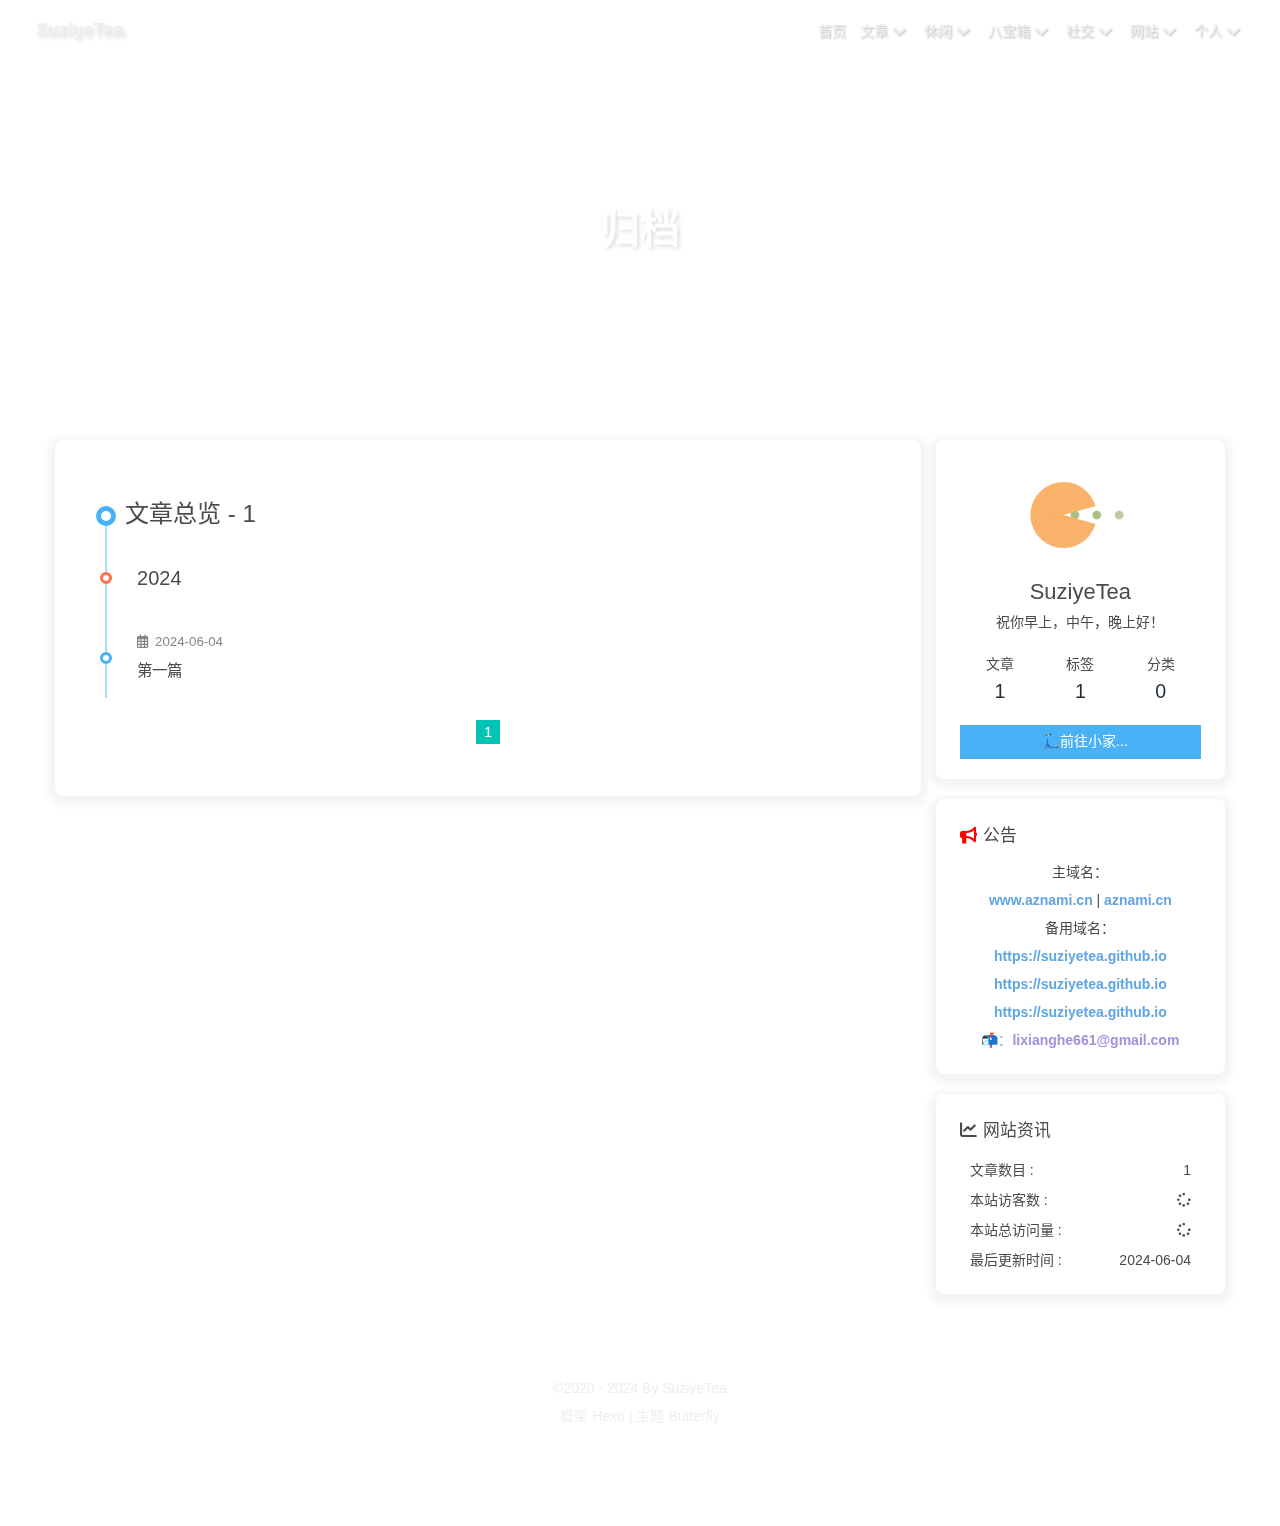
==== commit d3e00a2e: "Site updated: 2024-06-04 22:16:45" ====
--- a/archives/index.html
+++ b/archives/index.html
@@ -1,8 +1,10 @@
-<!DOCTYPE html><html lang="en" data-theme="light"><head><meta charset="UTF-8"><meta http-equiv="X-UA-Compatible" content="IE=edge"><meta name="viewport" content="width=device-width, initial-scale=1.0,viewport-fit=cover"><title>Archives | SuziyeTea</title><meta name="author" content="SuziyeTea"><meta name="copyright" content="SuziyeTea"><meta name="format-detection" content="telephone=no"><meta name="theme-color" content="#ffffff"><meta property="og:type" content="website">
-<meta property="og:title" content="Archives">
+<!DOCTYPE html><html lang="zh-CN" data-theme="light"><head><meta charset="UTF-8"><meta http-equiv="X-UA-Compatible" content="IE=edge"><meta name="viewport" content="width=device-width, initial-scale=1.0,viewport-fit=cover"><title>归档 | SuziyeTea</title><meta name="author" content="SuziyeTea"><meta name="copyright" content="SuziyeTea"><meta name="format-detection" content="telephone=no"><meta name="theme-color" content="#ffffff"><meta name="description" content="祝你早上，中午，晚上好！">
+<meta property="og:type" content="website">
+<meta property="og:title" content="归档">
 <meta property="og:url" content="http://aznami.com/archives/index.html">
 <meta property="og:site_name" content="SuziyeTea">
-<meta property="og:locale" content="en_US">
+<meta property="og:description" content="祝你早上，中午，晚上好！">
+<meta property="og:locale" content="zh_CN">
 <meta property="og:image" content="https://tuchuang.voooe.cn/images/2024/06/03/_20240603144027.jpg">
 <meta property="article:author" content="SuziyeTea">
 <meta name="twitter:card" content="summary">
@@ -14,9 +16,9 @@
   noticeOutdate: undefined,
   highlight: {"plugin":"highlight.js","highlightCopy":true,"highlightLang":true,"highlightHeightLimit":false},
   copy: {
-    success: 'Copy Successful',
-    error: 'Copy Error',
-    noSupport: 'Browser Not Supported'
+    success: '复制成功',
+    error: '复制错误',
+    noSupport: '浏览器不支持'
   },
   relativeDate: {
     homepage: false,
@@ -24,18 +26,18 @@
   },
   runtime: '',
   dateSuffix: {
-    just: 'Just now',
-    min: 'minutes ago',
-    hour: 'hours ago',
-    day: 'days ago',
-    month: 'months ago'
+    just: '刚刚',
+    min: '分钟前',
+    hour: '小时前',
+    day: '天前',
+    month: '个月前'
   },
   copyright: undefined,
   lightbox: 'fancybox',
   Snackbar: undefined,
   infinitegrid: {
     js: 'https://cdn.jsdelivr.net/npm/@egjs/infinitegrid@4.11.1/dist/infinitegrid.min.js',
-    buttonText: 'Load More'
+    buttonText: '加载更多'
   },
   isPhotoFigcaption: false,
   islazyload: false,
@@ -46,12 +48,12 @@
   },
   autoDarkmode: false
 }</script><script id="config-diff">var GLOBAL_CONFIG_SITE = {
-  title: 'Archives',
+  title: '归档',
   isPost: false,
   isHome: false,
   isHighlightShrink: false,
   isToc: false,
-  postUpdate: '2024-06-04 15:43:37'
+  postUpdate: '2024-06-04 22:16:40'
 }</script><script>(win=>{
       win.saveToLocal = {
         set: (key, value, ttl) => {
@@ -148,7 +150,7 @@
         }
       }
       detectApple()
-    })(window)</script><link rel="stylesheet" href="/css/custom.css" media="defer" onload="this.media='all'"><!-- hexo injector head_end start --><link rel="stylesheet" href="https://npm.elemecdn.com/hexo-butterfly-footer-beautify@1.0.0/lib/runtime.css" media="print" onload="this.media='all'"><!-- hexo injector head_end end --><meta name="generator" content="Hexo 7.2.0"></head><body><div id="web_bg"></div><div id="sidebar"><div id="menu-mask"></div><div id="sidebar-menus"><div class="avatar-img is-center"><img src="https://tuchuang.voooe.cn/images/2024/06/03/_20240603144027.jpg" onerror="onerror=null;src='/img/friend_404.gif'" alt="avatar"/></div><div class="sidebar-site-data site-data is-center"><a href="/archives/"><div class="headline">Articles</div><div class="length-num">1</div></a><a href="/tags/"><div class="headline">Tags</div><div class="length-num">1</div></a><a href="/categories/"><div class="headline">Categories</div><div class="length-num">0</div></a></div><hr class="custom-hr"/><div class="menus_items"><div class="menus_item"><a class="site-page" href="/"><i class="fa-fw icon-home"></i><span> 首页</span></a></div><div class="menus_item"><a class="site-page group" href="javascript:void(0);"><i class="fa-fw icon--article"></i><span> 文章</span><i class="fas fa-chevron-down"></i></a><ul class="menus_item_child"><li><a class="site-page child" href="/archives/"><i class="fa-fw icon-guidang1"></i><span> 归档</span></a></li><li><a class="site-page child" href="/tags/"><i class="fa-fw icon-sekuaibiaoqian"></i><span> 标签</span></a></li><li><a class="site-page child" href="/categories/"><i class="fa-fw icon-fenlei"></i><span> 分类</span></a></li></ul></div><div class="menus_item"><a class="site-page group" href="javascript:void(0);"><i class="fa-fw icon-pinweishenghuo"></i><span> 休闲</span><i class="fas fa-chevron-down"></i></a><ul class="menus_item_child"><li><a class="site-page child" href="/life/music/"><i class="fa-fw icon-yinle"></i><span> 八音盒</span></a></li><li><a class="site-page child" href="/life/movies/"><i class="fa-fw icon-dianying1"></i><span> 影院</span></a></li><li><a class="site-page child" href="/life/games/"><i class="fa-fw icon-youxishoubing"></i><span> 游戏</span></a></li></ul></div><div class="menus_item"><a class="site-page group" href="javascript:void(0);"><i class="fa-fw icon-xiangzi"></i><span> 八宝箱</span><i class="fas fa-chevron-down"></i></a><ul class="menus_item_child"><li><a class="site-page child" href="/box/gallery/"><i class="fa-fw icon-tubiaozhizuomoban"></i><span> 画廊</span></a></li><li><a class="site-page child" href="/box/animation/"><i class="fa-fw icon-nvwumao"></i><span> 动画</span></a></li><li><a class="site-page child" href="/box/nav/"><i class="fa-fw icon-zhifengche"></i><span> 网址导航</span></a></li></ul></div><div class="menus_item"><a class="site-page group" href="javascript:void(0);"><i class="fa-fw icon-shejiaoxinxi"></i><span> 社交</span><i class="fas fa-chevron-down"></i></a><ul class="menus_item_child"><li><a class="site-page child" href="/social/fcircle/"><i class="fa-fw icon-pengyouquan"></i><span> 朋友圈</span></a></li><li><a class="site-page child" href="/comments/"><i class="fa-fw icon-liuyan"></i><span> 留言板</span></a></li><li><a class="site-page child" href="/social/link/"><i class="fa-fw icon-lianjie"></i><span> 友人帐</span></a></li></ul></div><div class="menus_item"><a class="site-page group" href="javascript:void(0);"><i class="fa-fw icon-wangye"></i><span> 网站</span><i class="fas fa-chevron-down"></i></a><ul class="menus_item_child"><li><a class="site-page child" href="/site/census/"><i class="fa-fw icon--tongjibiao"></i><span> 网站统计</span></a></li><li><a class="site-page child" href="/site/echarts/"><i class="fa-fw icon-shujutongji1"></i><span> 文章统计</span></a></li><li><a class="site-page child" href="/site/time/"><i class="fa-fw icon-xianxingshalou"></i><span> 旧时光</span></a></li></ul></div><div class="menus_item"><a class="site-page group" href="javascript:void(0);"><i class="fa-fw icon-maoliang"></i><span> 个人</span><i class="fas fa-chevron-down"></i></a><ul class="menus_item_child"><li><a class="site-page child" href="/personal/bb/"><i class="fa-fw icon-qunliaotian"></i><span> 唠叨</span></a></li><li><a class="site-page child" href="/personal/love/"><i class="fa-fw icon-love-sign"></i><span> 恋爱小屋</span></a></li><li><a class="site-page child" href="/personal/about/"><i class="fa-fw icon-paperplane"></i><span> 关于</span></a></li></ul></div></div></div></div><div class="page" id="body-wrap"><header class="not-home-page" id="page-header"><nav id="nav"><span id="blog-info"><a href="/" title="SuziyeTea"><span class="site-name">SuziyeTea</span></a></span><div id="menus"><div class="menus_items"><div class="menus_item"><a class="site-page" href="/"><i class="fa-fw icon-home"></i><span> 首页</span></a></div><div class="menus_item"><a class="site-page group" href="javascript:void(0);"><i class="fa-fw icon--article"></i><span> 文章</span><i class="fas fa-chevron-down"></i></a><ul class="menus_item_child"><li><a class="site-page child" href="/archives/"><i class="fa-fw icon-guidang1"></i><span> 归档</span></a></li><li><a class="site-page child" href="/tags/"><i class="fa-fw icon-sekuaibiaoqian"></i><span> 标签</span></a></li><li><a class="site-page child" href="/categories/"><i class="fa-fw icon-fenlei"></i><span> 分类</span></a></li></ul></div><div class="menus_item"><a class="site-page group" href="javascript:void(0);"><i class="fa-fw icon-pinweishenghuo"></i><span> 休闲</span><i class="fas fa-chevron-down"></i></a><ul class="menus_item_child"><li><a class="site-page child" href="/life/music/"><i class="fa-fw icon-yinle"></i><span> 八音盒</span></a></li><li><a class="site-page child" href="/life/movies/"><i class="fa-fw icon-dianying1"></i><span> 影院</span></a></li><li><a class="site-page child" href="/life/games/"><i class="fa-fw icon-youxishoubing"></i><span> 游戏</span></a></li></ul></div><div class="menus_item"><a class="site-page group" href="javascript:void(0);"><i class="fa-fw icon-xiangzi"></i><span> 八宝箱</span><i class="fas fa-chevron-down"></i></a><ul class="menus_item_child"><li><a class="site-page child" href="/box/gallery/"><i class="fa-fw icon-tubiaozhizuomoban"></i><span> 画廊</span></a></li><li><a class="site-page child" href="/box/animation/"><i class="fa-fw icon-nvwumao"></i><span> 动画</span></a></li><li><a class="site-page child" href="/box/nav/"><i class="fa-fw icon-zhifengche"></i><span> 网址导航</span></a></li></ul></div><div class="menus_item"><a class="site-page group" href="javascript:void(0);"><i class="fa-fw icon-shejiaoxinxi"></i><span> 社交</span><i class="fas fa-chevron-down"></i></a><ul class="menus_item_child"><li><a class="site-page child" href="/social/fcircle/"><i class="fa-fw icon-pengyouquan"></i><span> 朋友圈</span></a></li><li><a class="site-page child" href="/comments/"><i class="fa-fw icon-liuyan"></i><span> 留言板</span></a></li><li><a class="site-page child" href="/social/link/"><i class="fa-fw icon-lianjie"></i><span> 友人帐</span></a></li></ul></div><div class="menus_item"><a class="site-page group" href="javascript:void(0);"><i class="fa-fw icon-wangye"></i><span> 网站</span><i class="fas fa-chevron-down"></i></a><ul class="menus_item_child"><li><a class="site-page child" href="/site/census/"><i class="fa-fw icon--tongjibiao"></i><span> 网站统计</span></a></li><li><a class="site-page child" href="/site/echarts/"><i class="fa-fw icon-shujutongji1"></i><span> 文章统计</span></a></li><li><a class="site-page child" href="/site/time/"><i class="fa-fw icon-xianxingshalou"></i><span> 旧时光</span></a></li></ul></div><div class="menus_item"><a class="site-page group" href="javascript:void(0);"><i class="fa-fw icon-maoliang"></i><span> 个人</span><i class="fas fa-chevron-down"></i></a><ul class="menus_item_child"><li><a class="site-page child" href="/personal/bb/"><i class="fa-fw icon-qunliaotian"></i><span> 唠叨</span></a></li><li><a class="site-page child" href="/personal/love/"><i class="fa-fw icon-love-sign"></i><span> 恋爱小屋</span></a></li><li><a class="site-page child" href="/personal/about/"><i class="fa-fw icon-paperplane"></i><span> 关于</span></a></li></ul></div></div><div id="toggle-menu"><a class="site-page" href="javascript:void(0);"><i class="fas fa-bars fa-fw"></i></a></div></div></nav><div id="page-site-info"><h1 id="site-title">Archives</h1></div></header><main class="layout" id="content-inner"><div id="archive"><div class="article-sort-title">Articles - 1</div><div class="article-sort"><div class="article-sort-item year">2024</div><div class="article-sort-item no-article-cover"><div class="article-sort-item-info"><div class="article-sort-item-time"><i class="far fa-calendar-alt"></i><time class="post-meta-date-created" datetime="2024-06-04T07:35:24.000Z" title="Created 2024-06-04 15:35:24">2024-06-04</time></div><a class="article-sort-item-title" href="/2024/06/04/%E7%AC%AC%E4%B8%80%E7%AF%87/" title="第一篇">第一篇</a></div></div></div><nav id="pagination"><div class="pagination"><span class="page-number current">1</span></div></nav></div><div class="aside-content" id="aside-content"><div class="card-widget card-info"><div class="is-center"><div class="avatar-img"><img src="https://tuchuang.voooe.cn/images/2024/06/03/_20240603144027.jpg" onerror="this.onerror=null;this.src='/img/friend_404.gif'" alt="avatar"/></div><div class="author-info__name">SuziyeTea</div><div class="author-info__description"></div></div><div class="card-info-data site-data is-center"><a href="/archives/"><div class="headline">Articles</div><div class="length-num">1</div></a><a href="/tags/"><div class="headline">Tags</div><div class="length-num">1</div></a><a href="/categories/"><div class="headline">Categories</div><div class="length-num">0</div></a></div><a id="card-info-btn" target="_blank" rel="noopener" href="https://github.com/suziyetea/"><i></i><span>🛴前往小家...</span></a></div><div class="card-widget card-announcement"><div class="item-headline"><i class="fas fa-bullhorn fa-shake"></i><span>Announcement</span></div><div class="announcement_content"><center>主域名：<br><a target="_blank" rel="noopener" href="https://suziyetea.github.io/"><b><font color="#5ea6e5">https://suziyetea.github.io</font></b></a>&nbsp;|&nbsp;<a target="_blank" rel="noopener" href="https://suziyetea.github.io"><b><font color="#5ea6e5">https://suziyetea.github.io</font></b></a><br>备用域名：<br><a target="_blank" rel="noopener" href="https://suziyetea.github.io"><b><font color="#5ea6e5">https://suziyetea.github.io</font></b></a><br><a target="_blank" rel="noopener" href="https://suziyetea.github.io"><b><font color="#5ea6e5">https://suziyetea.github.io</font></b></a><br><a target="_blank" rel="noopener" href="https://suziyetea.github.io"><b><font color="#5ea6e5">https://suziyetea.github.io</font></b></a><br><a href="mailto:lixianghe661@gmail.com">📬：<b><font color="#a591e0">lixianghe661@gmail.com</font></b></a></center></div></div><div class="sticky_layout"><div class="card-widget card-webinfo"><div class="item-headline"><i class="fas fa-chart-line"></i><span>Info</span></div><div class="webinfo"><div class="webinfo-item"><div class="item-name">Article :</div><div class="item-count">1</div></div><div class="webinfo-item"><div class="item-name">UV :</div><div class="item-count" id="busuanzi_value_site_uv"><i class="fa-solid fa-spinner fa-spin"></i></div></div><div class="webinfo-item"><div class="item-name">PV :</div><div class="item-count" id="busuanzi_value_site_pv"><i class="fa-solid fa-spinner fa-spin"></i></div></div><div class="webinfo-item"><div class="item-name">Last Update :</div><div class="item-count" id="last-push-date" data-lastPushDate="2024-06-04T07:43:37.522Z"><i class="fa-solid fa-spinner fa-spin"></i></div></div></div></div></div></div></main><footer id="footer"><div id="footer-wrap"><div class="copyright">&copy;2020 - 2024 By SuziyeTea</div><div class="framework-info"><span>Framework </span><a target="_blank" rel="noopener" href="https://hexo.io">Hexo</a><span class="footer-separator">|</span><span>Theme </span><a target="_blank" rel="noopener" href="https://github.com/jerryc127/hexo-theme-butterfly">Butterfly</a></div></div></footer></div><div id="rightside"><div id="rightside-config-hide"><button id="darkmode" type="button" title="Toggle Between Light And Dark Mode"><i class="fas fa-adjust"></i></button><button id="hide-aside-btn" type="button" title="Toggle between Single-column and Double-column"><i class="fas fa-arrows-alt-h"></i></button></div><div id="rightside-config-show"><button id="rightside-config" type="button" title="Setting"><i class="fas fa-cog fa-spin"></i></button><button id="go-up" type="button" title="Back To Top"><span class="scroll-percent"></span><i class="fas fa-arrow-up"></i></button></div></div><div><script src="/js/utils.js?v=4.13.0"></script><script src="/js/main.js?v=4.13.0"></script><script src="https://cdn.jsdelivr.net/npm/@fancyapps/ui@5.0.33/dist/fancybox/fancybox.umd.min.js"></script><div class="js-pjax"></div><script async src="/js/title.js"></script><script async data-pjax src="//busuanzi.ibruce.info/busuanzi/2.3/busuanzi.pure.mini.js"></script></div><!-- hexo injector body_end start --><script data-pjax>
+    })(window)</script><link rel="stylesheet" href="/css/custom.css" media="defer" onload="this.media='all'"><link rel="stylesheet" href="/css/cat.css"><div id="myscoll"></div><!-- hexo injector head_end start --><link rel="stylesheet" href="https://npm.elemecdn.com/hexo-butterfly-footer-beautify@1.0.0/lib/runtime.css" media="print" onload="this.media='all'"><!-- hexo injector head_end end --><meta name="generator" content="Hexo 7.2.0"></head><body><div id="web_bg"></div><div id="sidebar"><div id="menu-mask"></div><div id="sidebar-menus"><div class="avatar-img is-center"><img src="https://tuchuang.voooe.cn/images/2024/06/03/_20240603144027.jpg" onerror="onerror=null;src='/img/friend_404.gif'" alt="avatar"/></div><div class="sidebar-site-data site-data is-center"><a href="/archives/"><div class="headline">文章</div><div class="length-num">1</div></a><a href="/tags/"><div class="headline">标签</div><div class="length-num">1</div></a><a href="/categories/"><div class="headline">分类</div><div class="length-num">0</div></a></div><hr class="custom-hr"/><div class="menus_items"><div class="menus_item"><a class="site-page" href="/"><i class="fa-fw icon-home"></i><span> 首页</span></a></div><div class="menus_item"><a class="site-page group" href="javascript:void(0);"><i class="fa-fw icon--article"></i><span> 文章</span><i class="fas fa-chevron-down"></i></a><ul class="menus_item_child"><li><a class="site-page child" href="/archives/"><i class="fa-fw icon-guidang1"></i><span> 归档</span></a></li><li><a class="site-page child" href="/tags/"><i class="fa-fw icon-sekuaibiaoqian"></i><span> 标签</span></a></li><li><a class="site-page child" href="/categories/"><i class="fa-fw icon-fenlei"></i><span> 分类</span></a></li></ul></div><div class="menus_item"><a class="site-page group" href="javascript:void(0);"><i class="fa-fw icon-pinweishenghuo"></i><span> 休闲</span><i class="fas fa-chevron-down"></i></a><ul class="menus_item_child"><li><a class="site-page child" href="/life/music/"><i class="fa-fw icon-yinle"></i><span> 八音盒</span></a></li><li><a class="site-page child" href="/life/movies/"><i class="fa-fw icon-dianying1"></i><span> 影院</span></a></li><li><a class="site-page child" href="/life/games/"><i class="fa-fw icon-youxishoubing"></i><span> 游戏</span></a></li></ul></div><div class="menus_item"><a class="site-page group" href="javascript:void(0);"><i class="fa-fw icon-xiangzi"></i><span> 八宝箱</span><i class="fas fa-chevron-down"></i></a><ul class="menus_item_child"><li><a class="site-page child" href="/box/gallery/"><i class="fa-fw icon-tubiaozhizuomoban"></i><span> 画廊</span></a></li><li><a class="site-page child" href="/box/animation/"><i class="fa-fw icon-nvwumao"></i><span> 动画</span></a></li><li><a class="site-page child" href="/box/nav/"><i class="fa-fw icon-zhifengche"></i><span> 网址导航</span></a></li></ul></div><div class="menus_item"><a class="site-page group" href="javascript:void(0);"><i class="fa-fw icon-shejiaoxinxi"></i><span> 社交</span><i class="fas fa-chevron-down"></i></a><ul class="menus_item_child"><li><a class="site-page child" href="/social/fcircle/"><i class="fa-fw icon-pengyouquan"></i><span> 朋友圈</span></a></li><li><a class="site-page child" href="/comments/"><i class="fa-fw icon-liuyan"></i><span> 留言板</span></a></li><li><a class="site-page child" href="/social/link/"><i class="fa-fw icon-lianjie"></i><span> 友人帐</span></a></li></ul></div><div class="menus_item"><a class="site-page group" href="javascript:void(0);"><i class="fa-fw icon-wangye"></i><span> 网站</span><i class="fas fa-chevron-down"></i></a><ul class="menus_item_child"><li><a class="site-page child" href="/site/census/"><i class="fa-fw icon--tongjibiao"></i><span> 网站统计</span></a></li><li><a class="site-page child" href="/site/echarts/"><i class="fa-fw icon-shujutongji1"></i><span> 文章统计</span></a></li><li><a class="site-page child" href="/site/time/"><i class="fa-fw icon-xianxingshalou"></i><span> 旧时光</span></a></li></ul></div><div class="menus_item"><a class="site-page group" href="javascript:void(0);"><i class="fa-fw icon-maoliang"></i><span> 个人</span><i class="fas fa-chevron-down"></i></a><ul class="menus_item_child"><li><a class="site-page child" href="/personal/bb/"><i class="fa-fw icon-qunliaotian"></i><span> 唠叨</span></a></li><li><a class="site-page child" href="/personal/love/"><i class="fa-fw icon-love-sign"></i><span> 恋爱小屋</span></a></li><li><a class="site-page child" href="/personal/about/"><i class="fa-fw icon-paperplane"></i><span> 关于</span></a></li></ul></div></div></div></div><div class="page" id="body-wrap"><header class="not-home-page" id="page-header"><nav id="nav"><span id="blog-info"><a href="/" title="SuziyeTea"><span class="site-name">SuziyeTea</span></a></span><div id="menus"><div class="menus_items"><div class="menus_item"><a class="site-page" href="/"><i class="fa-fw icon-home"></i><span> 首页</span></a></div><div class="menus_item"><a class="site-page group" href="javascript:void(0);"><i class="fa-fw icon--article"></i><span> 文章</span><i class="fas fa-chevron-down"></i></a><ul class="menus_item_child"><li><a class="site-page child" href="/archives/"><i class="fa-fw icon-guidang1"></i><span> 归档</span></a></li><li><a class="site-page child" href="/tags/"><i class="fa-fw icon-sekuaibiaoqian"></i><span> 标签</span></a></li><li><a class="site-page child" href="/categories/"><i class="fa-fw icon-fenlei"></i><span> 分类</span></a></li></ul></div><div class="menus_item"><a class="site-page group" href="javascript:void(0);"><i class="fa-fw icon-pinweishenghuo"></i><span> 休闲</span><i class="fas fa-chevron-down"></i></a><ul class="menus_item_child"><li><a class="site-page child" href="/life/music/"><i class="fa-fw icon-yinle"></i><span> 八音盒</span></a></li><li><a class="site-page child" href="/life/movies/"><i class="fa-fw icon-dianying1"></i><span> 影院</span></a></li><li><a class="site-page child" href="/life/games/"><i class="fa-fw icon-youxishoubing"></i><span> 游戏</span></a></li></ul></div><div class="menus_item"><a class="site-page group" href="javascript:void(0);"><i class="fa-fw icon-xiangzi"></i><span> 八宝箱</span><i class="fas fa-chevron-down"></i></a><ul class="menus_item_child"><li><a class="site-page child" href="/box/gallery/"><i class="fa-fw icon-tubiaozhizuomoban"></i><span> 画廊</span></a></li><li><a class="site-page child" href="/box/animation/"><i class="fa-fw icon-nvwumao"></i><span> 动画</span></a></li><li><a class="site-page child" href="/box/nav/"><i class="fa-fw icon-zhifengche"></i><span> 网址导航</span></a></li></ul></div><div class="menus_item"><a class="site-page group" href="javascript:void(0);"><i class="fa-fw icon-shejiaoxinxi"></i><span> 社交</span><i class="fas fa-chevron-down"></i></a><ul class="menus_item_child"><li><a class="site-page child" href="/social/fcircle/"><i class="fa-fw icon-pengyouquan"></i><span> 朋友圈</span></a></li><li><a class="site-page child" href="/comments/"><i class="fa-fw icon-liuyan"></i><span> 留言板</span></a></li><li><a class="site-page child" href="/social/link/"><i class="fa-fw icon-lianjie"></i><span> 友人帐</span></a></li></ul></div><div class="menus_item"><a class="site-page group" href="javascript:void(0);"><i class="fa-fw icon-wangye"></i><span> 网站</span><i class="fas fa-chevron-down"></i></a><ul class="menus_item_child"><li><a class="site-page child" href="/site/census/"><i class="fa-fw icon--tongjibiao"></i><span> 网站统计</span></a></li><li><a class="site-page child" href="/site/echarts/"><i class="fa-fw icon-shujutongji1"></i><span> 文章统计</span></a></li><li><a class="site-page child" href="/site/time/"><i class="fa-fw icon-xianxingshalou"></i><span> 旧时光</span></a></li></ul></div><div class="menus_item"><a class="site-page group" href="javascript:void(0);"><i class="fa-fw icon-maoliang"></i><span> 个人</span><i class="fas fa-chevron-down"></i></a><ul class="menus_item_child"><li><a class="site-page child" href="/personal/bb/"><i class="fa-fw icon-qunliaotian"></i><span> 唠叨</span></a></li><li><a class="site-page child" href="/personal/love/"><i class="fa-fw icon-love-sign"></i><span> 恋爱小屋</span></a></li><li><a class="site-page child" href="/personal/about/"><i class="fa-fw icon-paperplane"></i><span> 关于</span></a></li></ul></div></div><div id="toggle-menu"><a class="site-page" href="javascript:void(0);"><i class="fas fa-bars fa-fw"></i></a></div></div></nav><div id="page-site-info"><h1 id="site-title">归档</h1></div></header><main class="layout" id="content-inner"><div id="archive"><div class="article-sort-title">文章总览 - 1</div><div class="article-sort"><div class="article-sort-item year">2024</div><div class="article-sort-item no-article-cover"><div class="article-sort-item-info"><div class="article-sort-item-time"><i class="far fa-calendar-alt"></i><time class="post-meta-date-created" datetime="2024-06-04T07:35:24.000Z" title="发表于 2024-06-04 15:35:24">2024-06-04</time></div><a class="article-sort-item-title" href="/2024/06/04/%E7%AC%AC%E4%B8%80%E7%AF%87/" title="第一篇">第一篇</a></div></div></div><nav id="pagination"><div class="pagination"><span class="page-number current">1</span></div></nav></div><div class="aside-content" id="aside-content"><div class="card-widget card-info"><div class="is-center"><div class="avatar-img"><img src="https://tuchuang.voooe.cn/images/2024/06/03/_20240603144027.jpg" onerror="this.onerror=null;this.src='/img/friend_404.gif'" alt="avatar"/></div><div class="author-info__name">SuziyeTea</div><div class="author-info__description">祝你早上，中午，晚上好！</div></div><div class="card-info-data site-data is-center"><a href="/archives/"><div class="headline">文章</div><div class="length-num">1</div></a><a href="/tags/"><div class="headline">标签</div><div class="length-num">1</div></a><a href="/categories/"><div class="headline">分类</div><div class="length-num">0</div></a></div><a id="card-info-btn" target="_blank" rel="noopener" href="https://github.com/suziyetea/"><i></i><span>🛴前往小家...</span></a></div><div class="card-widget card-announcement"><div class="item-headline"><i class="fas fa-bullhorn fa-shake"></i><span>公告</span></div><div class="announcement_content"><center>主域名：<br><a href="www.aznami.cn"><b><font color="#5ea6e5">www.aznami.cn</font></b></a>&nbsp;|&nbsp;<a href="aznami.cn"><b><font color="#5ea6e5">aznami.cn</font></b></a><br>备用域名：<br><a target="_blank" rel="noopener" href="https://suziyetea.github.io"><b><font color="#5ea6e5">https://suziyetea.github.io</font></b></a><br><a target="_blank" rel="noopener" href="https://suziyetea.github.io"><b><font color="#5ea6e5">https://suziyetea.github.io</font></b></a><br><a target="_blank" rel="noopener" href="https://suziyetea.github.io"><b><font color="#5ea6e5">https://suziyetea.github.io</font></b></a><br><a href="mailto:lixianghe661@gmail.com">📬：<b><font color="#a591e0">lixianghe661@gmail.com</font></b></a></center></div></div><div class="sticky_layout"><div class="card-widget card-webinfo"><div class="item-headline"><i class="fas fa-chart-line"></i><span>网站资讯</span></div><div class="webinfo"><div class="webinfo-item"><div class="item-name">文章数目 :</div><div class="item-count">1</div></div><div class="webinfo-item"><div class="item-name">本站访客数 :</div><div class="item-count" id="busuanzi_value_site_uv"><i class="fa-solid fa-spinner fa-spin"></i></div></div><div class="webinfo-item"><div class="item-name">本站总访问量 :</div><div class="item-count" id="busuanzi_value_site_pv"><i class="fa-solid fa-spinner fa-spin"></i></div></div><div class="webinfo-item"><div class="item-name">最后更新时间 :</div><div class="item-count" id="last-push-date" data-lastPushDate="2024-06-04T14:16:40.921Z"><i class="fa-solid fa-spinner fa-spin"></i></div></div></div></div></div></div></main><footer id="footer"><div id="footer-wrap"><div class="copyright">&copy;2020 - 2024 By SuziyeTea</div><div class="framework-info"><span>框架 </span><a target="_blank" rel="noopener" href="https://hexo.io">Hexo</a><span class="footer-separator">|</span><span>主题 </span><a target="_blank" rel="noopener" href="https://github.com/jerryc127/hexo-theme-butterfly">Butterfly</a></div></div></footer></div><div id="rightside"><div id="rightside-config-hide"><button id="darkmode" type="button" title="浅色和深色模式转换"><i class="fas fa-adjust"></i></button><button id="hide-aside-btn" type="button" title="单栏和双栏切换"><i class="fas fa-arrows-alt-h"></i></button></div><div id="rightside-config-show"><button id="rightside-config" type="button" title="设置"><i class="fas fa-cog fa-spin"></i></button><button id="go-up" type="button" title="回到顶部"><span class="scroll-percent"></span><i class="fas fa-arrow-up"></i></button></div></div><div><script src="/js/utils.js?v=4.13.0"></script><script src="/js/main.js?v=4.13.0"></script><script src="https://cdn.jsdelivr.net/npm/@fancyapps/ui@5.0.33/dist/fancybox/fancybox.umd.min.js"></script><div class="js-pjax"></div><script async src="/js/title.js"></script><script defer src="https://npm.elemecdn.com/jquery@latest/dist/jquery.min.js"></script><script defer data-pjax src="/js/cat.js"></script><canvas class="fireworks" mobile="false"></canvas><script src="https://cdn.jsdelivr.net/npm/butterfly-extsrc@1.1.3/dist/fireworks.min.js"></script><script async data-pjax src="//busuanzi.ibruce.info/busuanzi/2.3/busuanzi.pure.mini.js"></script></div><!-- hexo injector body_end start --><script data-pjax>
   function butterfly_footer_beautify_injector_config(){
     var parent_div_git = document.getElementById('footer-wrap');
     var item_html = '<p id="ghbdages"><a class="github-badge" target="_blank" href="https://hexo.io/" style="margin-inline:5px" data-title="博客框架为Hexo_v6.2.0" title=""><img src="https://img.shields.io/badge/Frame-Hexo-blue?style=flat&amp;logo=hexo" alt=""/></a><a class="github-badge" target="_blank" href="https://butterfly.js.org/" style="margin-inline:5px" data-title="主题版本Butterfly_v4.3.1" title=""><img src="https://img.shields.io/badge/Theme-Butterfly-6513df?style=flat&amp;logo=bitdefender" alt=""/></a><a class="github-badge" target="_blank" href="https://vercel.com/" style="margin-inline:5px" data-title="本站采用多线部署，主线路托管于Vercel" title=""><img src="https://img.shields.io/badge/Hosted-Vercel-brightgreen?style=flat&amp;logo=Vercel" alt=""/></a><a class="github-badge" target="_blank" href="https://dashboard.4everland.org/" style="margin-inline:5px" data-title="本站采用多线部署，备用线路托管于4EVERLAND" title=""><img src="https://img.shields.io/badge/Hosted-4EVERLAND-22DDDD?style=flat&amp;logo=IPFS" alt=""/></a><a class="github-badge" target="_blank" href="https://github.com/" style="margin-inline:5px" data-title="本站项目由Github托管" title=""><img src="https://img.shields.io/badge/Source-Github-d021d6?style=flat&amp;logo=GitHub" alt=""/></a><a class="github-badge" target="_blank" href="http://creativecommons.org/licenses/by-nc-sa/4.0/" style="margin-inline:5px" data-title="本站采用知识共享署名-非商业性使用-相同方式共享4.0国际许可协议进行许可" title=""><img src="https://img.shields.io/badge/Copyright-BY--NC--SA%204.0-d42328?style=flat&amp;logo=Claris" alt=""/></a></p>';
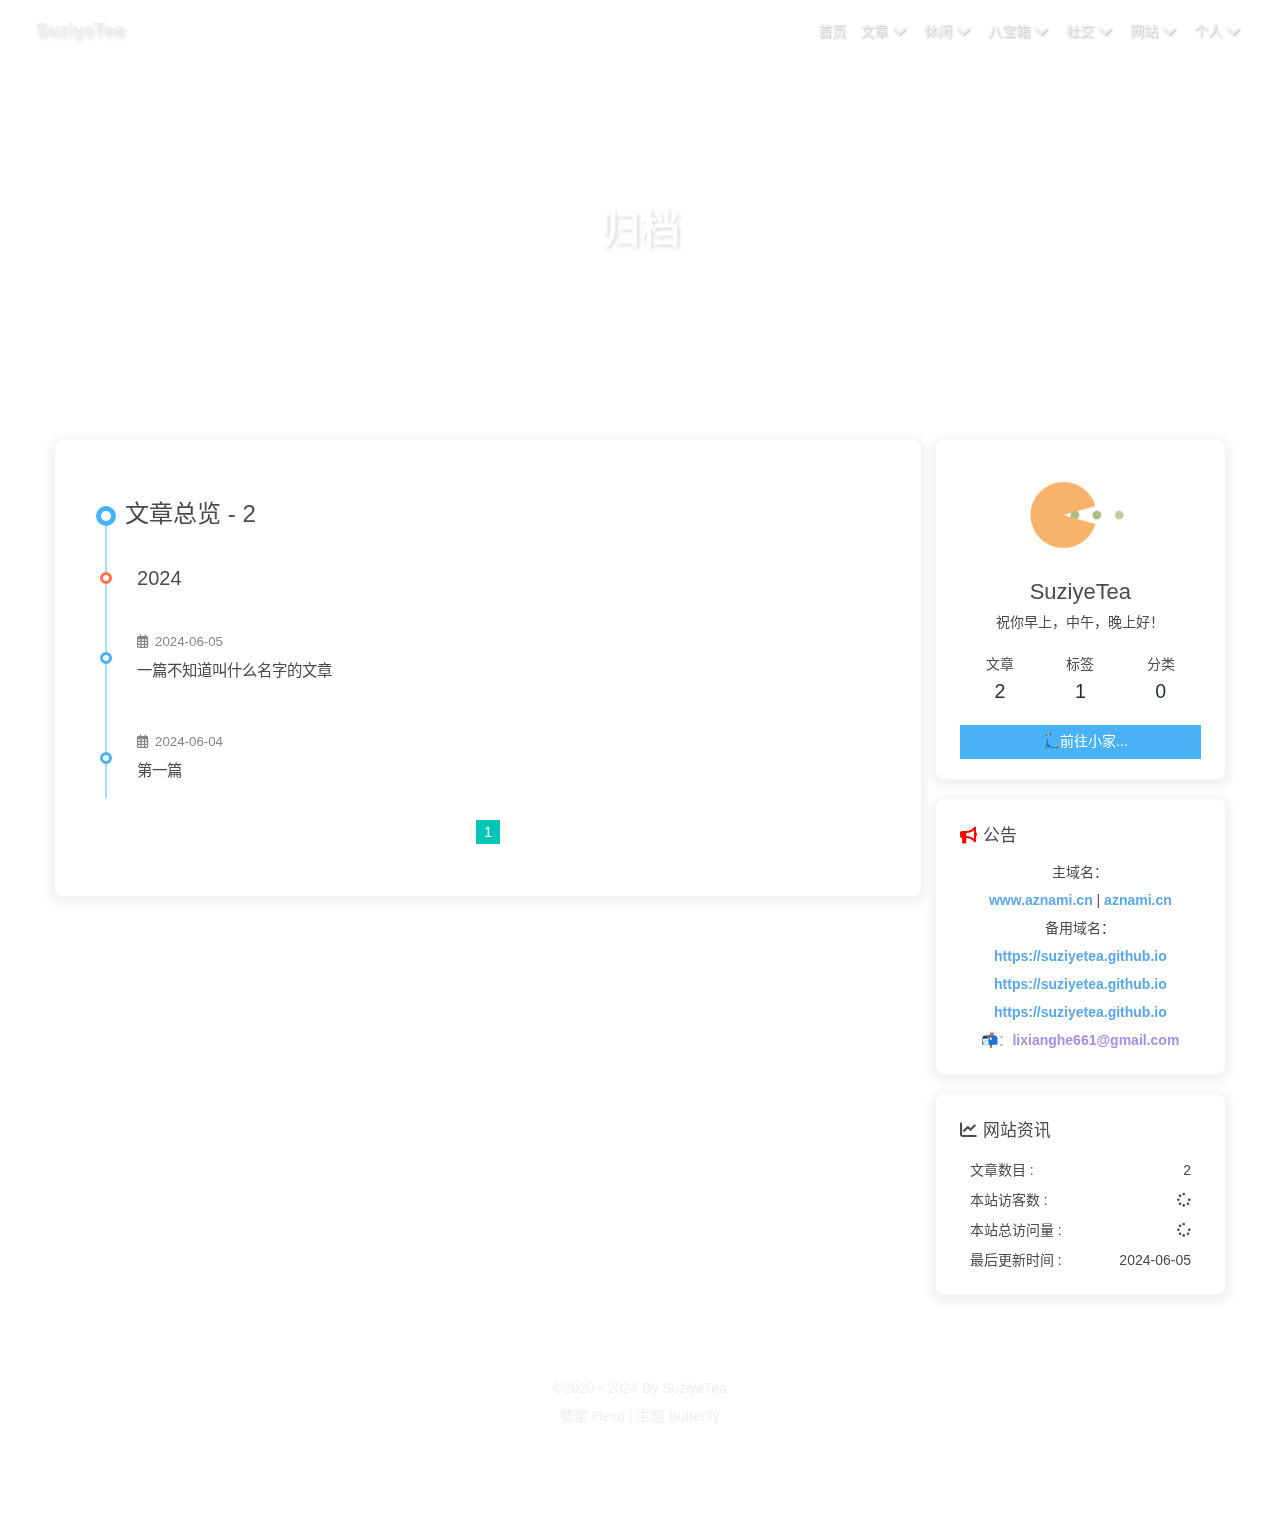
==== commit 4eb1e433: "Site updated: 2024-06-05 13:44:29" ====
--- a/archives/index.html
+++ b/archives/index.html
@@ -53,7 +53,7 @@
   isHome: false,
   isHighlightShrink: false,
   isToc: false,
-  postUpdate: '2024-06-04 22:16:40'
+  postUpdate: '2024-06-05 13:44:02'
 }</script><script>(win=>{
       win.saveToLocal = {
         set: (key, value, ttl) => {
@@ -150,7 +150,7 @@
         }
       }
       detectApple()
-    })(window)</script><link rel="stylesheet" href="/css/custom.css" media="defer" onload="this.media='all'"><link rel="stylesheet" href="/css/cat.css"><div id="myscoll"></div><!-- hexo injector head_end start --><link rel="stylesheet" href="https://npm.elemecdn.com/hexo-butterfly-footer-beautify@1.0.0/lib/runtime.css" media="print" onload="this.media='all'"><!-- hexo injector head_end end --><meta name="generator" content="Hexo 7.2.0"></head><body><div id="web_bg"></div><div id="sidebar"><div id="menu-mask"></div><div id="sidebar-menus"><div class="avatar-img is-center"><img src="https://tuchuang.voooe.cn/images/2024/06/03/_20240603144027.jpg" onerror="onerror=null;src='/img/friend_404.gif'" alt="avatar"/></div><div class="sidebar-site-data site-data is-center"><a href="/archives/"><div class="headline">文章</div><div class="length-num">1</div></a><a href="/tags/"><div class="headline">标签</div><div class="length-num">1</div></a><a href="/categories/"><div class="headline">分类</div><div class="length-num">0</div></a></div><hr class="custom-hr"/><div class="menus_items"><div class="menus_item"><a class="site-page" href="/"><i class="fa-fw icon-home"></i><span> 首页</span></a></div><div class="menus_item"><a class="site-page group" href="javascript:void(0);"><i class="fa-fw icon--article"></i><span> 文章</span><i class="fas fa-chevron-down"></i></a><ul class="menus_item_child"><li><a class="site-page child" href="/archives/"><i class="fa-fw icon-guidang1"></i><span> 归档</span></a></li><li><a class="site-page child" href="/tags/"><i class="fa-fw icon-sekuaibiaoqian"></i><span> 标签</span></a></li><li><a class="site-page child" href="/categories/"><i class="fa-fw icon-fenlei"></i><span> 分类</span></a></li></ul></div><div class="menus_item"><a class="site-page group" href="javascript:void(0);"><i class="fa-fw icon-pinweishenghuo"></i><span> 休闲</span><i class="fas fa-chevron-down"></i></a><ul class="menus_item_child"><li><a class="site-page child" href="/life/music/"><i class="fa-fw icon-yinle"></i><span> 八音盒</span></a></li><li><a class="site-page child" href="/life/movies/"><i class="fa-fw icon-dianying1"></i><span> 影院</span></a></li><li><a class="site-page child" href="/life/games/"><i class="fa-fw icon-youxishoubing"></i><span> 游戏</span></a></li></ul></div><div class="menus_item"><a class="site-page group" href="javascript:void(0);"><i class="fa-fw icon-xiangzi"></i><span> 八宝箱</span><i class="fas fa-chevron-down"></i></a><ul class="menus_item_child"><li><a class="site-page child" href="/box/gallery/"><i class="fa-fw icon-tubiaozhizuomoban"></i><span> 画廊</span></a></li><li><a class="site-page child" href="/box/animation/"><i class="fa-fw icon-nvwumao"></i><span> 动画</span></a></li><li><a class="site-page child" href="/box/nav/"><i class="fa-fw icon-zhifengche"></i><span> 网址导航</span></a></li></ul></div><div class="menus_item"><a class="site-page group" href="javascript:void(0);"><i class="fa-fw icon-shejiaoxinxi"></i><span> 社交</span><i class="fas fa-chevron-down"></i></a><ul class="menus_item_child"><li><a class="site-page child" href="/social/fcircle/"><i class="fa-fw icon-pengyouquan"></i><span> 朋友圈</span></a></li><li><a class="site-page child" href="/comments/"><i class="fa-fw icon-liuyan"></i><span> 留言板</span></a></li><li><a class="site-page child" href="/social/link/"><i class="fa-fw icon-lianjie"></i><span> 友人帐</span></a></li></ul></div><div class="menus_item"><a class="site-page group" href="javascript:void(0);"><i class="fa-fw icon-wangye"></i><span> 网站</span><i class="fas fa-chevron-down"></i></a><ul class="menus_item_child"><li><a class="site-page child" href="/site/census/"><i class="fa-fw icon--tongjibiao"></i><span> 网站统计</span></a></li><li><a class="site-page child" href="/site/echarts/"><i class="fa-fw icon-shujutongji1"></i><span> 文章统计</span></a></li><li><a class="site-page child" href="/site/time/"><i class="fa-fw icon-xianxingshalou"></i><span> 旧时光</span></a></li></ul></div><div class="menus_item"><a class="site-page group" href="javascript:void(0);"><i class="fa-fw icon-maoliang"></i><span> 个人</span><i class="fas fa-chevron-down"></i></a><ul class="menus_item_child"><li><a class="site-page child" href="/personal/bb/"><i class="fa-fw icon-qunliaotian"></i><span> 唠叨</span></a></li><li><a class="site-page child" href="/personal/love/"><i class="fa-fw icon-love-sign"></i><span> 恋爱小屋</span></a></li><li><a class="site-page child" href="/personal/about/"><i class="fa-fw icon-paperplane"></i><span> 关于</span></a></li></ul></div></div></div></div><div class="page" id="body-wrap"><header class="not-home-page" id="page-header"><nav id="nav"><span id="blog-info"><a href="/" title="SuziyeTea"><span class="site-name">SuziyeTea</span></a></span><div id="menus"><div class="menus_items"><div class="menus_item"><a class="site-page" href="/"><i class="fa-fw icon-home"></i><span> 首页</span></a></div><div class="menus_item"><a class="site-page group" href="javascript:void(0);"><i class="fa-fw icon--article"></i><span> 文章</span><i class="fas fa-chevron-down"></i></a><ul class="menus_item_child"><li><a class="site-page child" href="/archives/"><i class="fa-fw icon-guidang1"></i><span> 归档</span></a></li><li><a class="site-page child" href="/tags/"><i class="fa-fw icon-sekuaibiaoqian"></i><span> 标签</span></a></li><li><a class="site-page child" href="/categories/"><i class="fa-fw icon-fenlei"></i><span> 分类</span></a></li></ul></div><div class="menus_item"><a class="site-page group" href="javascript:void(0);"><i class="fa-fw icon-pinweishenghuo"></i><span> 休闲</span><i class="fas fa-chevron-down"></i></a><ul class="menus_item_child"><li><a class="site-page child" href="/life/music/"><i class="fa-fw icon-yinle"></i><span> 八音盒</span></a></li><li><a class="site-page child" href="/life/movies/"><i class="fa-fw icon-dianying1"></i><span> 影院</span></a></li><li><a class="site-page child" href="/life/games/"><i class="fa-fw icon-youxishoubing"></i><span> 游戏</span></a></li></ul></div><div class="menus_item"><a class="site-page group" href="javascript:void(0);"><i class="fa-fw icon-xiangzi"></i><span> 八宝箱</span><i class="fas fa-chevron-down"></i></a><ul class="menus_item_child"><li><a class="site-page child" href="/box/gallery/"><i class="fa-fw icon-tubiaozhizuomoban"></i><span> 画廊</span></a></li><li><a class="site-page child" href="/box/animation/"><i class="fa-fw icon-nvwumao"></i><span> 动画</span></a></li><li><a class="site-page child" href="/box/nav/"><i class="fa-fw icon-zhifengche"></i><span> 网址导航</span></a></li></ul></div><div class="menus_item"><a class="site-page group" href="javascript:void(0);"><i class="fa-fw icon-shejiaoxinxi"></i><span> 社交</span><i class="fas fa-chevron-down"></i></a><ul class="menus_item_child"><li><a class="site-page child" href="/social/fcircle/"><i class="fa-fw icon-pengyouquan"></i><span> 朋友圈</span></a></li><li><a class="site-page child" href="/comments/"><i class="fa-fw icon-liuyan"></i><span> 留言板</span></a></li><li><a class="site-page child" href="/social/link/"><i class="fa-fw icon-lianjie"></i><span> 友人帐</span></a></li></ul></div><div class="menus_item"><a class="site-page group" href="javascript:void(0);"><i class="fa-fw icon-wangye"></i><span> 网站</span><i class="fas fa-chevron-down"></i></a><ul class="menus_item_child"><li><a class="site-page child" href="/site/census/"><i class="fa-fw icon--tongjibiao"></i><span> 网站统计</span></a></li><li><a class="site-page child" href="/site/echarts/"><i class="fa-fw icon-shujutongji1"></i><span> 文章统计</span></a></li><li><a class="site-page child" href="/site/time/"><i class="fa-fw icon-xianxingshalou"></i><span> 旧时光</span></a></li></ul></div><div class="menus_item"><a class="site-page group" href="javascript:void(0);"><i class="fa-fw icon-maoliang"></i><span> 个人</span><i class="fas fa-chevron-down"></i></a><ul class="menus_item_child"><li><a class="site-page child" href="/personal/bb/"><i class="fa-fw icon-qunliaotian"></i><span> 唠叨</span></a></li><li><a class="site-page child" href="/personal/love/"><i class="fa-fw icon-love-sign"></i><span> 恋爱小屋</span></a></li><li><a class="site-page child" href="/personal/about/"><i class="fa-fw icon-paperplane"></i><span> 关于</span></a></li></ul></div></div><div id="toggle-menu"><a class="site-page" href="javascript:void(0);"><i class="fas fa-bars fa-fw"></i></a></div></div></nav><div id="page-site-info"><h1 id="site-title">归档</h1></div></header><main class="layout" id="content-inner"><div id="archive"><div class="article-sort-title">文章总览 - 1</div><div class="article-sort"><div class="article-sort-item year">2024</div><div class="article-sort-item no-article-cover"><div class="article-sort-item-info"><div class="article-sort-item-time"><i class="far fa-calendar-alt"></i><time class="post-meta-date-created" datetime="2024-06-04T07:35:24.000Z" title="发表于 2024-06-04 15:35:24">2024-06-04</time></div><a class="article-sort-item-title" href="/2024/06/04/%E7%AC%AC%E4%B8%80%E7%AF%87/" title="第一篇">第一篇</a></div></div></div><nav id="pagination"><div class="pagination"><span class="page-number current">1</span></div></nav></div><div class="aside-content" id="aside-content"><div class="card-widget card-info"><div class="is-center"><div class="avatar-img"><img src="https://tuchuang.voooe.cn/images/2024/06/03/_20240603144027.jpg" onerror="this.onerror=null;this.src='/img/friend_404.gif'" alt="avatar"/></div><div class="author-info__name">SuziyeTea</div><div class="author-info__description">祝你早上，中午，晚上好！</div></div><div class="card-info-data site-data is-center"><a href="/archives/"><div class="headline">文章</div><div class="length-num">1</div></a><a href="/tags/"><div class="headline">标签</div><div class="length-num">1</div></a><a href="/categories/"><div class="headline">分类</div><div class="length-num">0</div></a></div><a id="card-info-btn" target="_blank" rel="noopener" href="https://github.com/suziyetea/"><i></i><span>🛴前往小家...</span></a></div><div class="card-widget card-announcement"><div class="item-headline"><i class="fas fa-bullhorn fa-shake"></i><span>公告</span></div><div class="announcement_content"><center>主域名：<br><a href="www.aznami.cn"><b><font color="#5ea6e5">www.aznami.cn</font></b></a>&nbsp;|&nbsp;<a href="aznami.cn"><b><font color="#5ea6e5">aznami.cn</font></b></a><br>备用域名：<br><a target="_blank" rel="noopener" href="https://suziyetea.github.io"><b><font color="#5ea6e5">https://suziyetea.github.io</font></b></a><br><a target="_blank" rel="noopener" href="https://suziyetea.github.io"><b><font color="#5ea6e5">https://suziyetea.github.io</font></b></a><br><a target="_blank" rel="noopener" href="https://suziyetea.github.io"><b><font color="#5ea6e5">https://suziyetea.github.io</font></b></a><br><a href="mailto:lixianghe661@gmail.com">📬：<b><font color="#a591e0">lixianghe661@gmail.com</font></b></a></center></div></div><div class="sticky_layout"><div class="card-widget card-webinfo"><div class="item-headline"><i class="fas fa-chart-line"></i><span>网站资讯</span></div><div class="webinfo"><div class="webinfo-item"><div class="item-name">文章数目 :</div><div class="item-count">1</div></div><div class="webinfo-item"><div class="item-name">本站访客数 :</div><div class="item-count" id="busuanzi_value_site_uv"><i class="fa-solid fa-spinner fa-spin"></i></div></div><div class="webinfo-item"><div class="item-name">本站总访问量 :</div><div class="item-count" id="busuanzi_value_site_pv"><i class="fa-solid fa-spinner fa-spin"></i></div></div><div class="webinfo-item"><div class="item-name">最后更新时间 :</div><div class="item-count" id="last-push-date" data-lastPushDate="2024-06-04T14:16:40.921Z"><i class="fa-solid fa-spinner fa-spin"></i></div></div></div></div></div></div></main><footer id="footer"><div id="footer-wrap"><div class="copyright">&copy;2020 - 2024 By SuziyeTea</div><div class="framework-info"><span>框架 </span><a target="_blank" rel="noopener" href="https://hexo.io">Hexo</a><span class="footer-separator">|</span><span>主题 </span><a target="_blank" rel="noopener" href="https://github.com/jerryc127/hexo-theme-butterfly">Butterfly</a></div></div></footer></div><div id="rightside"><div id="rightside-config-hide"><button id="darkmode" type="button" title="浅色和深色模式转换"><i class="fas fa-adjust"></i></button><button id="hide-aside-btn" type="button" title="单栏和双栏切换"><i class="fas fa-arrows-alt-h"></i></button></div><div id="rightside-config-show"><button id="rightside-config" type="button" title="设置"><i class="fas fa-cog fa-spin"></i></button><button id="go-up" type="button" title="回到顶部"><span class="scroll-percent"></span><i class="fas fa-arrow-up"></i></button></div></div><div><script src="/js/utils.js?v=4.13.0"></script><script src="/js/main.js?v=4.13.0"></script><script src="https://cdn.jsdelivr.net/npm/@fancyapps/ui@5.0.33/dist/fancybox/fancybox.umd.min.js"></script><div class="js-pjax"></div><script async src="/js/title.js"></script><script defer src="https://npm.elemecdn.com/jquery@latest/dist/jquery.min.js"></script><script defer data-pjax src="/js/cat.js"></script><canvas class="fireworks" mobile="false"></canvas><script src="https://cdn.jsdelivr.net/npm/butterfly-extsrc@1.1.3/dist/fireworks.min.js"></script><script async data-pjax src="//busuanzi.ibruce.info/busuanzi/2.3/busuanzi.pure.mini.js"></script></div><!-- hexo injector body_end start --><script data-pjax>
+    })(window)</script><link rel="stylesheet" href="/css/custom.css" media="defer" onload="this.media='all'"><link rel="stylesheet" href="/css/cat.css"><div id="myscoll"></div><!-- hexo injector head_end start --><link rel="stylesheet" href="https://npm.elemecdn.com/hexo-butterfly-footer-beautify@1.0.0/lib/runtime.css" media="print" onload="this.media='all'"><!-- hexo injector head_end end --><meta name="generator" content="Hexo 7.2.0"></head><body><div id="web_bg"></div><div id="sidebar"><div id="menu-mask"></div><div id="sidebar-menus"><div class="avatar-img is-center"><img src="https://tuchuang.voooe.cn/images/2024/06/03/_20240603144027.jpg" onerror="onerror=null;src='/img/friend_404.gif'" alt="avatar"/></div><div class="sidebar-site-data site-data is-center"><a href="/archives/"><div class="headline">文章</div><div class="length-num">2</div></a><a href="/tags/"><div class="headline">标签</div><div class="length-num">1</div></a><a href="/categories/"><div class="headline">分类</div><div class="length-num">0</div></a></div><hr class="custom-hr"/><div class="menus_items"><div class="menus_item"><a class="site-page" href="/"><i class="fa-fw icon-home"></i><span> 首页</span></a></div><div class="menus_item"><a class="site-page group" href="javascript:void(0);"><i class="fa-fw icon--article"></i><span> 文章</span><i class="fas fa-chevron-down"></i></a><ul class="menus_item_child"><li><a class="site-page child" href="/archives/"><i class="fa-fw icon-guidang1"></i><span> 归档</span></a></li><li><a class="site-page child" href="/tags/"><i class="fa-fw icon-sekuaibiaoqian"></i><span> 标签</span></a></li><li><a class="site-page child" href="/categories/"><i class="fa-fw icon-fenlei"></i><span> 分类</span></a></li></ul></div><div class="menus_item"><a class="site-page group" href="javascript:void(0);"><i class="fa-fw icon-pinweishenghuo"></i><span> 休闲</span><i class="fas fa-chevron-down"></i></a><ul class="menus_item_child"><li><a class="site-page child" href="/life/music/"><i class="fa-fw icon-yinle"></i><span> 八音盒</span></a></li><li><a class="site-page child" href="/life/movies/"><i class="fa-fw icon-dianying1"></i><span> 影院</span></a></li><li><a class="site-page child" href="/life/games/"><i class="fa-fw icon-youxishoubing"></i><span> 游戏</span></a></li></ul></div><div class="menus_item"><a class="site-page group" href="javascript:void(0);"><i class="fa-fw icon-xiangzi"></i><span> 八宝箱</span><i class="fas fa-chevron-down"></i></a><ul class="menus_item_child"><li><a class="site-page child" href="/box/gallery/"><i class="fa-fw icon-tubiaozhizuomoban"></i><span> 画廊</span></a></li><li><a class="site-page child" href="/box/animation/"><i class="fa-fw icon-nvwumao"></i><span> 动画</span></a></li><li><a class="site-page child" href="/box/nav/"><i class="fa-fw icon-zhifengche"></i><span> 网址导航</span></a></li></ul></div><div class="menus_item"><a class="site-page group" href="javascript:void(0);"><i class="fa-fw icon-shejiaoxinxi"></i><span> 社交</span><i class="fas fa-chevron-down"></i></a><ul class="menus_item_child"><li><a class="site-page child" href="/social/fcircle/"><i class="fa-fw icon-pengyouquan"></i><span> 朋友圈</span></a></li><li><a class="site-page child" href="/comments/"><i class="fa-fw icon-liuyan"></i><span> 留言板</span></a></li><li><a class="site-page child" href="/social/link/"><i class="fa-fw icon-lianjie"></i><span> 友人帐</span></a></li></ul></div><div class="menus_item"><a class="site-page group" href="javascript:void(0);"><i class="fa-fw icon-wangye"></i><span> 网站</span><i class="fas fa-chevron-down"></i></a><ul class="menus_item_child"><li><a class="site-page child" href="/site/census/"><i class="fa-fw icon--tongjibiao"></i><span> 网站统计</span></a></li><li><a class="site-page child" href="/site/echarts/"><i class="fa-fw icon-shujutongji1"></i><span> 文章统计</span></a></li><li><a class="site-page child" href="/site/time/"><i class="fa-fw icon-xianxingshalou"></i><span> 旧时光</span></a></li></ul></div><div class="menus_item"><a class="site-page group" href="javascript:void(0);"><i class="fa-fw icon-maoliang"></i><span> 个人</span><i class="fas fa-chevron-down"></i></a><ul class="menus_item_child"><li><a class="site-page child" href="/personal/bb/"><i class="fa-fw icon-qunliaotian"></i><span> 唠叨</span></a></li><li><a class="site-page child" href="/personal/love/"><i class="fa-fw icon-love-sign"></i><span> 恋爱小屋</span></a></li><li><a class="site-page child" href="/personal/about/"><i class="fa-fw icon-paperplane"></i><span> 关于</span></a></li></ul></div></div></div></div><div class="page" id="body-wrap"><header class="not-home-page" id="page-header"><nav id="nav"><span id="blog-info"><a href="/" title="SuziyeTea"><span class="site-name">SuziyeTea</span></a></span><div id="menus"><div class="menus_items"><div class="menus_item"><a class="site-page" href="/"><i class="fa-fw icon-home"></i><span> 首页</span></a></div><div class="menus_item"><a class="site-page group" href="javascript:void(0);"><i class="fa-fw icon--article"></i><span> 文章</span><i class="fas fa-chevron-down"></i></a><ul class="menus_item_child"><li><a class="site-page child" href="/archives/"><i class="fa-fw icon-guidang1"></i><span> 归档</span></a></li><li><a class="site-page child" href="/tags/"><i class="fa-fw icon-sekuaibiaoqian"></i><span> 标签</span></a></li><li><a class="site-page child" href="/categories/"><i class="fa-fw icon-fenlei"></i><span> 分类</span></a></li></ul></div><div class="menus_item"><a class="site-page group" href="javascript:void(0);"><i class="fa-fw icon-pinweishenghuo"></i><span> 休闲</span><i class="fas fa-chevron-down"></i></a><ul class="menus_item_child"><li><a class="site-page child" href="/life/music/"><i class="fa-fw icon-yinle"></i><span> 八音盒</span></a></li><li><a class="site-page child" href="/life/movies/"><i class="fa-fw icon-dianying1"></i><span> 影院</span></a></li><li><a class="site-page child" href="/life/games/"><i class="fa-fw icon-youxishoubing"></i><span> 游戏</span></a></li></ul></div><div class="menus_item"><a class="site-page group" href="javascript:void(0);"><i class="fa-fw icon-xiangzi"></i><span> 八宝箱</span><i class="fas fa-chevron-down"></i></a><ul class="menus_item_child"><li><a class="site-page child" href="/box/gallery/"><i class="fa-fw icon-tubiaozhizuomoban"></i><span> 画廊</span></a></li><li><a class="site-page child" href="/box/animation/"><i class="fa-fw icon-nvwumao"></i><span> 动画</span></a></li><li><a class="site-page child" href="/box/nav/"><i class="fa-fw icon-zhifengche"></i><span> 网址导航</span></a></li></ul></div><div class="menus_item"><a class="site-page group" href="javascript:void(0);"><i class="fa-fw icon-shejiaoxinxi"></i><span> 社交</span><i class="fas fa-chevron-down"></i></a><ul class="menus_item_child"><li><a class="site-page child" href="/social/fcircle/"><i class="fa-fw icon-pengyouquan"></i><span> 朋友圈</span></a></li><li><a class="site-page child" href="/comments/"><i class="fa-fw icon-liuyan"></i><span> 留言板</span></a></li><li><a class="site-page child" href="/social/link/"><i class="fa-fw icon-lianjie"></i><span> 友人帐</span></a></li></ul></div><div class="menus_item"><a class="site-page group" href="javascript:void(0);"><i class="fa-fw icon-wangye"></i><span> 网站</span><i class="fas fa-chevron-down"></i></a><ul class="menus_item_child"><li><a class="site-page child" href="/site/census/"><i class="fa-fw icon--tongjibiao"></i><span> 网站统计</span></a></li><li><a class="site-page child" href="/site/echarts/"><i class="fa-fw icon-shujutongji1"></i><span> 文章统计</span></a></li><li><a class="site-page child" href="/site/time/"><i class="fa-fw icon-xianxingshalou"></i><span> 旧时光</span></a></li></ul></div><div class="menus_item"><a class="site-page group" href="javascript:void(0);"><i class="fa-fw icon-maoliang"></i><span> 个人</span><i class="fas fa-chevron-down"></i></a><ul class="menus_item_child"><li><a class="site-page child" href="/personal/bb/"><i class="fa-fw icon-qunliaotian"></i><span> 唠叨</span></a></li><li><a class="site-page child" href="/personal/love/"><i class="fa-fw icon-love-sign"></i><span> 恋爱小屋</span></a></li><li><a class="site-page child" href="/personal/about/"><i class="fa-fw icon-paperplane"></i><span> 关于</span></a></li></ul></div></div><div id="toggle-menu"><a class="site-page" href="javascript:void(0);"><i class="fas fa-bars fa-fw"></i></a></div></div></nav><div id="page-site-info"><h1 id="site-title">归档</h1></div></header><main class="layout" id="content-inner"><div id="archive"><div class="article-sort-title">文章总览 - 2</div><div class="article-sort"><div class="article-sort-item year">2024</div><div class="article-sort-item no-article-cover"><div class="article-sort-item-info"><div class="article-sort-item-time"><i class="far fa-calendar-alt"></i><time class="post-meta-date-created" datetime="2024-06-05T05:07:24.000Z" title="发表于 2024-06-05 13:07:24">2024-06-05</time></div><a class="article-sort-item-title" href="/2024/06/05/%E4%B8%80%E7%AF%87%E4%B8%8D%E7%9F%A5%E9%81%93%E5%8F%AB%E4%BB%80%E4%B9%88%E5%90%8D%E5%AD%97%E7%9A%84%E6%96%87%E7%AB%A0/" title="一篇不知道叫什么名字的文章">一篇不知道叫什么名字的文章</a></div></div><div class="article-sort-item no-article-cover"><div class="article-sort-item-info"><div class="article-sort-item-time"><i class="far fa-calendar-alt"></i><time class="post-meta-date-created" datetime="2024-06-04T07:35:24.000Z" title="发表于 2024-06-04 15:35:24">2024-06-04</time></div><a class="article-sort-item-title" href="/2024/06/04/%E7%AC%AC%E4%B8%80%E7%AF%87/" title="第一篇">第一篇</a></div></div></div><nav id="pagination"><div class="pagination"><span class="page-number current">1</span></div></nav></div><div class="aside-content" id="aside-content"><div class="card-widget card-info"><div class="is-center"><div class="avatar-img"><img src="https://tuchuang.voooe.cn/images/2024/06/03/_20240603144027.jpg" onerror="this.onerror=null;this.src='/img/friend_404.gif'" alt="avatar"/></div><div class="author-info__name">SuziyeTea</div><div class="author-info__description">祝你早上，中午，晚上好！</div></div><div class="card-info-data site-data is-center"><a href="/archives/"><div class="headline">文章</div><div class="length-num">2</div></a><a href="/tags/"><div class="headline">标签</div><div class="length-num">1</div></a><a href="/categories/"><div class="headline">分类</div><div class="length-num">0</div></a></div><a id="card-info-btn" target="_blank" rel="noopener" href="https://github.com/suziyetea/"><i></i><span>🛴前往小家...</span></a></div><div class="card-widget card-announcement"><div class="item-headline"><i class="fas fa-bullhorn fa-shake"></i><span>公告</span></div><div class="announcement_content"><center>主域名：<br><a href="www.aznami.cn"><b><font color="#5ea6e5">www.aznami.cn</font></b></a>&nbsp;|&nbsp;<a href="aznami.cn"><b><font color="#5ea6e5">aznami.cn</font></b></a><br>备用域名：<br><a target="_blank" rel="noopener" href="https://suziyetea.github.io"><b><font color="#5ea6e5">https://suziyetea.github.io</font></b></a><br><a target="_blank" rel="noopener" href="https://suziyetea.github.io"><b><font color="#5ea6e5">https://suziyetea.github.io</font></b></a><br><a target="_blank" rel="noopener" href="https://suziyetea.github.io"><b><font color="#5ea6e5">https://suziyetea.github.io</font></b></a><br><a href="mailto:lixianghe661@gmail.com">📬：<b><font color="#a591e0">lixianghe661@gmail.com</font></b></a></center></div></div><div class="sticky_layout"><div class="card-widget card-webinfo"><div class="item-headline"><i class="fas fa-chart-line"></i><span>网站资讯</span></div><div class="webinfo"><div class="webinfo-item"><div class="item-name">文章数目 :</div><div class="item-count">2</div></div><div class="webinfo-item"><div class="item-name">本站访客数 :</div><div class="item-count" id="busuanzi_value_site_uv"><i class="fa-solid fa-spinner fa-spin"></i></div></div><div class="webinfo-item"><div class="item-name">本站总访问量 :</div><div class="item-count" id="busuanzi_value_site_pv"><i class="fa-solid fa-spinner fa-spin"></i></div></div><div class="webinfo-item"><div class="item-name">最后更新时间 :</div><div class="item-count" id="last-push-date" data-lastPushDate="2024-06-05T05:44:02.554Z"><i class="fa-solid fa-spinner fa-spin"></i></div></div></div></div></div></div></main><footer id="footer"><div id="footer-wrap"><div class="copyright">&copy;2020 - 2024 By SuziyeTea</div><div class="framework-info"><span>框架 </span><a target="_blank" rel="noopener" href="https://hexo.io">Hexo</a><span class="footer-separator">|</span><span>主题 </span><a target="_blank" rel="noopener" href="https://github.com/jerryc127/hexo-theme-butterfly">Butterfly</a></div></div></footer></div><div id="rightside"><div id="rightside-config-hide"><button id="darkmode" type="button" title="浅色和深色模式转换"><i class="fas fa-adjust"></i></button><button id="hide-aside-btn" type="button" title="单栏和双栏切换"><i class="fas fa-arrows-alt-h"></i></button></div><div id="rightside-config-show"><button id="rightside-config" type="button" title="设置"><i class="fas fa-cog fa-spin"></i></button><button id="go-up" type="button" title="回到顶部"><span class="scroll-percent"></span><i class="fas fa-arrow-up"></i></button></div></div><div><script src="/js/utils.js?v=4.13.0"></script><script src="/js/main.js?v=4.13.0"></script><script src="https://cdn.jsdelivr.net/npm/@fancyapps/ui@5.0.33/dist/fancybox/fancybox.umd.min.js"></script><div class="js-pjax"></div><script async src="/js/title.js"></script><script defer src="https://npm.elemecdn.com/jquery@latest/dist/jquery.min.js"></script><script defer data-pjax src="/js/cat.js"></script><canvas class="fireworks" mobile="false"></canvas><script src="https://cdn.jsdelivr.net/npm/butterfly-extsrc@1.1.3/dist/fireworks.min.js"></script><script async data-pjax src="//busuanzi.ibruce.info/busuanzi/2.3/busuanzi.pure.mini.js"></script></div><!-- hexo injector body_end start --><script data-pjax>
   function butterfly_footer_beautify_injector_config(){
     var parent_div_git = document.getElementById('footer-wrap');
     var item_html = '<p id="ghbdages"><a class="github-badge" target="_blank" href="https://hexo.io/" style="margin-inline:5px" data-title="博客框架为Hexo_v6.2.0" title=""><img src="https://img.shields.io/badge/Frame-Hexo-blue?style=flat&amp;logo=hexo" alt=""/></a><a class="github-badge" target="_blank" href="https://butterfly.js.org/" style="margin-inline:5px" data-title="主题版本Butterfly_v4.3.1" title=""><img src="https://img.shields.io/badge/Theme-Butterfly-6513df?style=flat&amp;logo=bitdefender" alt=""/></a><a class="github-badge" target="_blank" href="https://vercel.com/" style="margin-inline:5px" data-title="本站采用多线部署，主线路托管于Vercel" title=""><img src="https://img.shields.io/badge/Hosted-Vercel-brightgreen?style=flat&amp;logo=Vercel" alt=""/></a><a class="github-badge" target="_blank" href="https://dashboard.4everland.org/" style="margin-inline:5px" data-title="本站采用多线部署，备用线路托管于4EVERLAND" title=""><img src="https://img.shields.io/badge/Hosted-4EVERLAND-22DDDD?style=flat&amp;logo=IPFS" alt=""/></a><a class="github-badge" target="_blank" href="https://github.com/" style="margin-inline:5px" data-title="本站项目由Github托管" title=""><img src="https://img.shields.io/badge/Source-Github-d021d6?style=flat&amp;logo=GitHub" alt=""/></a><a class="github-badge" target="_blank" href="http://creativecommons.org/licenses/by-nc-sa/4.0/" style="margin-inline:5px" data-title="本站采用知识共享署名-非商业性使用-相同方式共享4.0国际许可协议进行许可" title=""><img src="https://img.shields.io/badge/Copyright-BY--NC--SA%204.0-d42328?style=flat&amp;logo=Claris" alt=""/></a></p>';
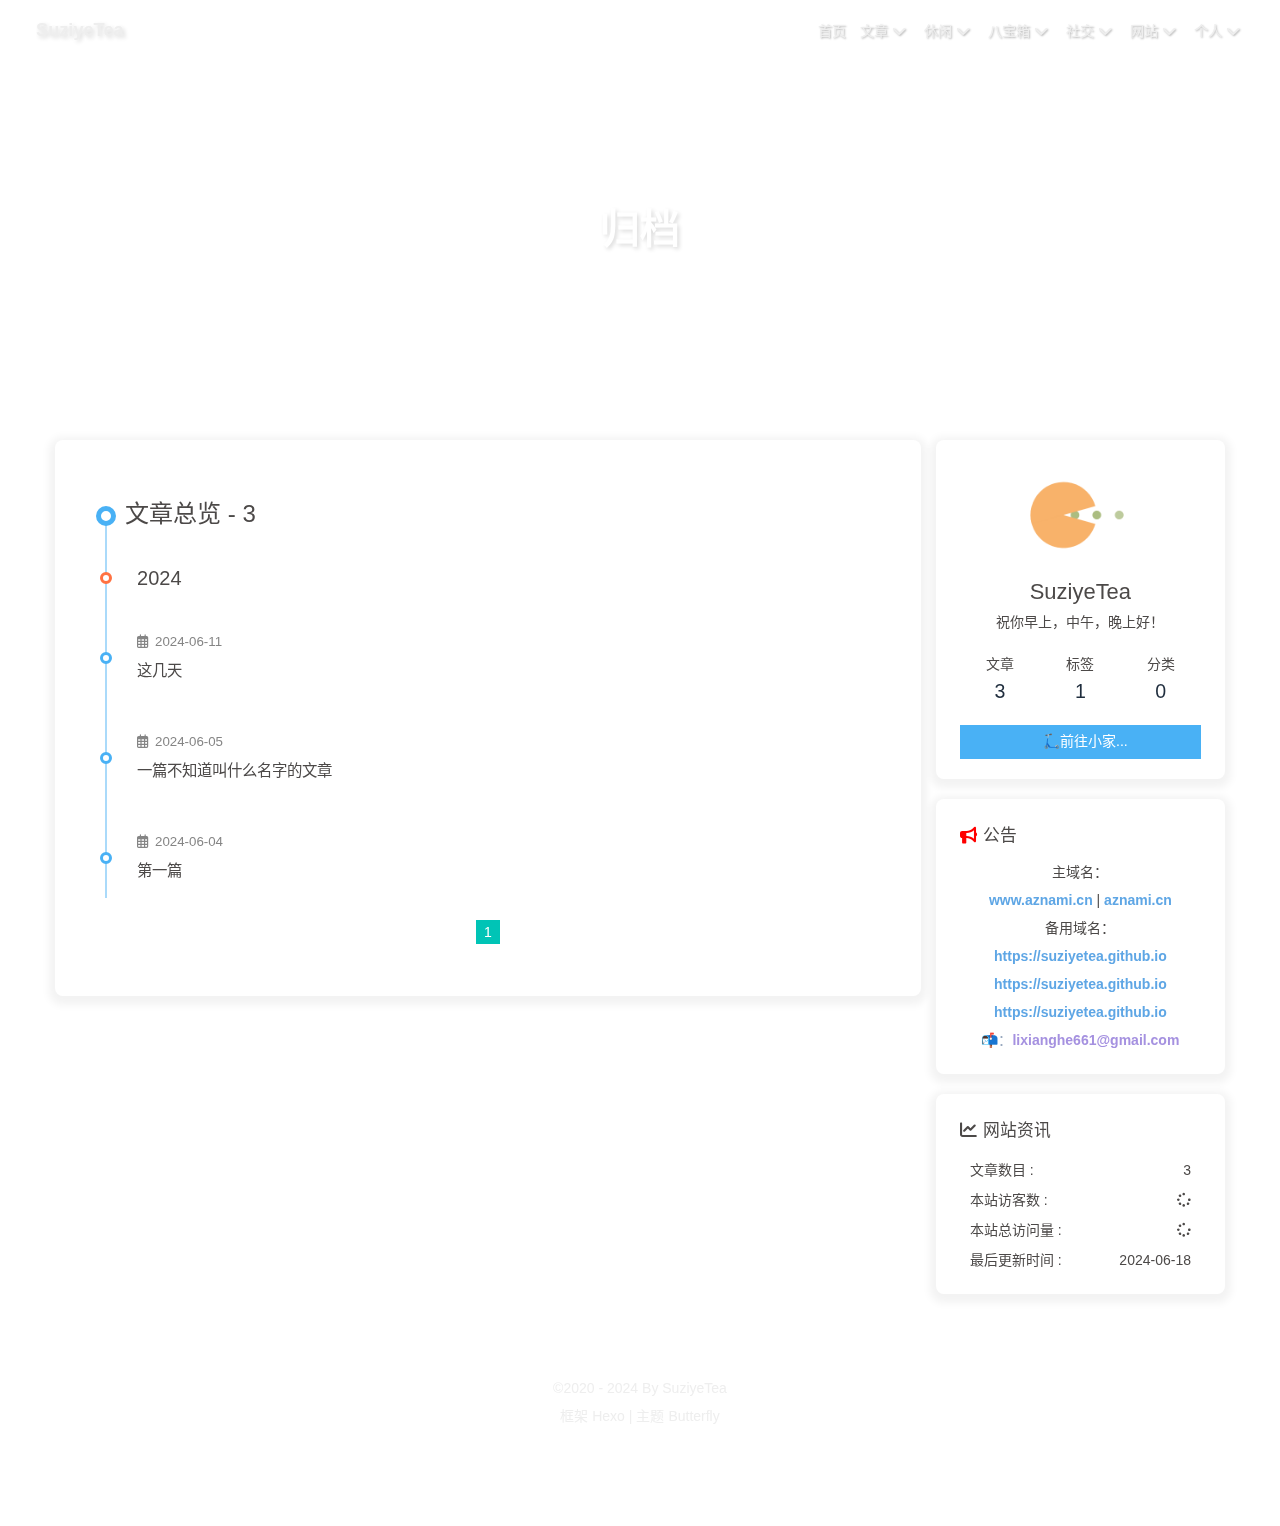
==== commit 4bb78874: "Site updated: 2024-06-18 23:21:12" ====
--- a/archives/index.html
+++ b/archives/index.html
@@ -53,7 +53,7 @@
   isHome: false,
   isHighlightShrink: false,
   isToc: false,
-  postUpdate: '2024-06-05 13:44:02'
+  postUpdate: '2024-06-18 23:21:06'
 }</script><script>(win=>{
       win.saveToLocal = {
         set: (key, value, ttl) => {
@@ -150,7 +150,7 @@
         }
       }
       detectApple()
-    })(window)</script><link rel="stylesheet" href="/css/custom.css" media="defer" onload="this.media='all'"><link rel="stylesheet" href="/css/cat.css"><div id="myscoll"></div><!-- hexo injector head_end start --><link rel="stylesheet" href="https://npm.elemecdn.com/hexo-butterfly-footer-beautify@1.0.0/lib/runtime.css" media="print" onload="this.media='all'"><!-- hexo injector head_end end --><meta name="generator" content="Hexo 7.2.0"></head><body><div id="web_bg"></div><div id="sidebar"><div id="menu-mask"></div><div id="sidebar-menus"><div class="avatar-img is-center"><img src="https://tuchuang.voooe.cn/images/2024/06/03/_20240603144027.jpg" onerror="onerror=null;src='/img/friend_404.gif'" alt="avatar"/></div><div class="sidebar-site-data site-data is-center"><a href="/archives/"><div class="headline">文章</div><div class="length-num">2</div></a><a href="/tags/"><div class="headline">标签</div><div class="length-num">1</div></a><a href="/categories/"><div class="headline">分类</div><div class="length-num">0</div></a></div><hr class="custom-hr"/><div class="menus_items"><div class="menus_item"><a class="site-page" href="/"><i class="fa-fw icon-home"></i><span> 首页</span></a></div><div class="menus_item"><a class="site-page group" href="javascript:void(0);"><i class="fa-fw icon--article"></i><span> 文章</span><i class="fas fa-chevron-down"></i></a><ul class="menus_item_child"><li><a class="site-page child" href="/archives/"><i class="fa-fw icon-guidang1"></i><span> 归档</span></a></li><li><a class="site-page child" href="/tags/"><i class="fa-fw icon-sekuaibiaoqian"></i><span> 标签</span></a></li><li><a class="site-page child" href="/categories/"><i class="fa-fw icon-fenlei"></i><span> 分类</span></a></li></ul></div><div class="menus_item"><a class="site-page group" href="javascript:void(0);"><i class="fa-fw icon-pinweishenghuo"></i><span> 休闲</span><i class="fas fa-chevron-down"></i></a><ul class="menus_item_child"><li><a class="site-page child" href="/life/music/"><i class="fa-fw icon-yinle"></i><span> 八音盒</span></a></li><li><a class="site-page child" href="/life/movies/"><i class="fa-fw icon-dianying1"></i><span> 影院</span></a></li><li><a class="site-page child" href="/life/games/"><i class="fa-fw icon-youxishoubing"></i><span> 游戏</span></a></li></ul></div><div class="menus_item"><a class="site-page group" href="javascript:void(0);"><i class="fa-fw icon-xiangzi"></i><span> 八宝箱</span><i class="fas fa-chevron-down"></i></a><ul class="menus_item_child"><li><a class="site-page child" href="/box/gallery/"><i class="fa-fw icon-tubiaozhizuomoban"></i><span> 画廊</span></a></li><li><a class="site-page child" href="/box/animation/"><i class="fa-fw icon-nvwumao"></i><span> 动画</span></a></li><li><a class="site-page child" href="/box/nav/"><i class="fa-fw icon-zhifengche"></i><span> 网址导航</span></a></li></ul></div><div class="menus_item"><a class="site-page group" href="javascript:void(0);"><i class="fa-fw icon-shejiaoxinxi"></i><span> 社交</span><i class="fas fa-chevron-down"></i></a><ul class="menus_item_child"><li><a class="site-page child" href="/social/fcircle/"><i class="fa-fw icon-pengyouquan"></i><span> 朋友圈</span></a></li><li><a class="site-page child" href="/comments/"><i class="fa-fw icon-liuyan"></i><span> 留言板</span></a></li><li><a class="site-page child" href="/social/link/"><i class="fa-fw icon-lianjie"></i><span> 友人帐</span></a></li></ul></div><div class="menus_item"><a class="site-page group" href="javascript:void(0);"><i class="fa-fw icon-wangye"></i><span> 网站</span><i class="fas fa-chevron-down"></i></a><ul class="menus_item_child"><li><a class="site-page child" href="/site/census/"><i class="fa-fw icon--tongjibiao"></i><span> 网站统计</span></a></li><li><a class="site-page child" href="/site/echarts/"><i class="fa-fw icon-shujutongji1"></i><span> 文章统计</span></a></li><li><a class="site-page child" href="/site/time/"><i class="fa-fw icon-xianxingshalou"></i><span> 旧时光</span></a></li></ul></div><div class="menus_item"><a class="site-page group" href="javascript:void(0);"><i class="fa-fw icon-maoliang"></i><span> 个人</span><i class="fas fa-chevron-down"></i></a><ul class="menus_item_child"><li><a class="site-page child" href="/personal/bb/"><i class="fa-fw icon-qunliaotian"></i><span> 唠叨</span></a></li><li><a class="site-page child" href="/personal/love/"><i class="fa-fw icon-love-sign"></i><span> 恋爱小屋</span></a></li><li><a class="site-page child" href="/personal/about/"><i class="fa-fw icon-paperplane"></i><span> 关于</span></a></li></ul></div></div></div></div><div class="page" id="body-wrap"><header class="not-home-page" id="page-header"><nav id="nav"><span id="blog-info"><a href="/" title="SuziyeTea"><span class="site-name">SuziyeTea</span></a></span><div id="menus"><div class="menus_items"><div class="menus_item"><a class="site-page" href="/"><i class="fa-fw icon-home"></i><span> 首页</span></a></div><div class="menus_item"><a class="site-page group" href="javascript:void(0);"><i class="fa-fw icon--article"></i><span> 文章</span><i class="fas fa-chevron-down"></i></a><ul class="menus_item_child"><li><a class="site-page child" href="/archives/"><i class="fa-fw icon-guidang1"></i><span> 归档</span></a></li><li><a class="site-page child" href="/tags/"><i class="fa-fw icon-sekuaibiaoqian"></i><span> 标签</span></a></li><li><a class="site-page child" href="/categories/"><i class="fa-fw icon-fenlei"></i><span> 分类</span></a></li></ul></div><div class="menus_item"><a class="site-page group" href="javascript:void(0);"><i class="fa-fw icon-pinweishenghuo"></i><span> 休闲</span><i class="fas fa-chevron-down"></i></a><ul class="menus_item_child"><li><a class="site-page child" href="/life/music/"><i class="fa-fw icon-yinle"></i><span> 八音盒</span></a></li><li><a class="site-page child" href="/life/movies/"><i class="fa-fw icon-dianying1"></i><span> 影院</span></a></li><li><a class="site-page child" href="/life/games/"><i class="fa-fw icon-youxishoubing"></i><span> 游戏</span></a></li></ul></div><div class="menus_item"><a class="site-page group" href="javascript:void(0);"><i class="fa-fw icon-xiangzi"></i><span> 八宝箱</span><i class="fas fa-chevron-down"></i></a><ul class="menus_item_child"><li><a class="site-page child" href="/box/gallery/"><i class="fa-fw icon-tubiaozhizuomoban"></i><span> 画廊</span></a></li><li><a class="site-page child" href="/box/animation/"><i class="fa-fw icon-nvwumao"></i><span> 动画</span></a></li><li><a class="site-page child" href="/box/nav/"><i class="fa-fw icon-zhifengche"></i><span> 网址导航</span></a></li></ul></div><div class="menus_item"><a class="site-page group" href="javascript:void(0);"><i class="fa-fw icon-shejiaoxinxi"></i><span> 社交</span><i class="fas fa-chevron-down"></i></a><ul class="menus_item_child"><li><a class="site-page child" href="/social/fcircle/"><i class="fa-fw icon-pengyouquan"></i><span> 朋友圈</span></a></li><li><a class="site-page child" href="/comments/"><i class="fa-fw icon-liuyan"></i><span> 留言板</span></a></li><li><a class="site-page child" href="/social/link/"><i class="fa-fw icon-lianjie"></i><span> 友人帐</span></a></li></ul></div><div class="menus_item"><a class="site-page group" href="javascript:void(0);"><i class="fa-fw icon-wangye"></i><span> 网站</span><i class="fas fa-chevron-down"></i></a><ul class="menus_item_child"><li><a class="site-page child" href="/site/census/"><i class="fa-fw icon--tongjibiao"></i><span> 网站统计</span></a></li><li><a class="site-page child" href="/site/echarts/"><i class="fa-fw icon-shujutongji1"></i><span> 文章统计</span></a></li><li><a class="site-page child" href="/site/time/"><i class="fa-fw icon-xianxingshalou"></i><span> 旧时光</span></a></li></ul></div><div class="menus_item"><a class="site-page group" href="javascript:void(0);"><i class="fa-fw icon-maoliang"></i><span> 个人</span><i class="fas fa-chevron-down"></i></a><ul class="menus_item_child"><li><a class="site-page child" href="/personal/bb/"><i class="fa-fw icon-qunliaotian"></i><span> 唠叨</span></a></li><li><a class="site-page child" href="/personal/love/"><i class="fa-fw icon-love-sign"></i><span> 恋爱小屋</span></a></li><li><a class="site-page child" href="/personal/about/"><i class="fa-fw icon-paperplane"></i><span> 关于</span></a></li></ul></div></div><div id="toggle-menu"><a class="site-page" href="javascript:void(0);"><i class="fas fa-bars fa-fw"></i></a></div></div></nav><div id="page-site-info"><h1 id="site-title">归档</h1></div></header><main class="layout" id="content-inner"><div id="archive"><div class="article-sort-title">文章总览 - 2</div><div class="article-sort"><div class="article-sort-item year">2024</div><div class="article-sort-item no-article-cover"><div class="article-sort-item-info"><div class="article-sort-item-time"><i class="far fa-calendar-alt"></i><time class="post-meta-date-created" datetime="2024-06-05T05:07:24.000Z" title="发表于 2024-06-05 13:07:24">2024-06-05</time></div><a class="article-sort-item-title" href="/2024/06/05/%E4%B8%80%E7%AF%87%E4%B8%8D%E7%9F%A5%E9%81%93%E5%8F%AB%E4%BB%80%E4%B9%88%E5%90%8D%E5%AD%97%E7%9A%84%E6%96%87%E7%AB%A0/" title="一篇不知道叫什么名字的文章">一篇不知道叫什么名字的文章</a></div></div><div class="article-sort-item no-article-cover"><div class="article-sort-item-info"><div class="article-sort-item-time"><i class="far fa-calendar-alt"></i><time class="post-meta-date-created" datetime="2024-06-04T07:35:24.000Z" title="发表于 2024-06-04 15:35:24">2024-06-04</time></div><a class="article-sort-item-title" href="/2024/06/04/%E7%AC%AC%E4%B8%80%E7%AF%87/" title="第一篇">第一篇</a></div></div></div><nav id="pagination"><div class="pagination"><span class="page-number current">1</span></div></nav></div><div class="aside-content" id="aside-content"><div class="card-widget card-info"><div class="is-center"><div class="avatar-img"><img src="https://tuchuang.voooe.cn/images/2024/06/03/_20240603144027.jpg" onerror="this.onerror=null;this.src='/img/friend_404.gif'" alt="avatar"/></div><div class="author-info__name">SuziyeTea</div><div class="author-info__description">祝你早上，中午，晚上好！</div></div><div class="card-info-data site-data is-center"><a href="/archives/"><div class="headline">文章</div><div class="length-num">2</div></a><a href="/tags/"><div class="headline">标签</div><div class="length-num">1</div></a><a href="/categories/"><div class="headline">分类</div><div class="length-num">0</div></a></div><a id="card-info-btn" target="_blank" rel="noopener" href="https://github.com/suziyetea/"><i></i><span>🛴前往小家...</span></a></div><div class="card-widget card-announcement"><div class="item-headline"><i class="fas fa-bullhorn fa-shake"></i><span>公告</span></div><div class="announcement_content"><center>主域名：<br><a href="www.aznami.cn"><b><font color="#5ea6e5">www.aznami.cn</font></b></a>&nbsp;|&nbsp;<a href="aznami.cn"><b><font color="#5ea6e5">aznami.cn</font></b></a><br>备用域名：<br><a target="_blank" rel="noopener" href="https://suziyetea.github.io"><b><font color="#5ea6e5">https://suziyetea.github.io</font></b></a><br><a target="_blank" rel="noopener" href="https://suziyetea.github.io"><b><font color="#5ea6e5">https://suziyetea.github.io</font></b></a><br><a target="_blank" rel="noopener" href="https://suziyetea.github.io"><b><font color="#5ea6e5">https://suziyetea.github.io</font></b></a><br><a href="mailto:lixianghe661@gmail.com">📬：<b><font color="#a591e0">lixianghe661@gmail.com</font></b></a></center></div></div><div class="sticky_layout"><div class="card-widget card-webinfo"><div class="item-headline"><i class="fas fa-chart-line"></i><span>网站资讯</span></div><div class="webinfo"><div class="webinfo-item"><div class="item-name">文章数目 :</div><div class="item-count">2</div></div><div class="webinfo-item"><div class="item-name">本站访客数 :</div><div class="item-count" id="busuanzi_value_site_uv"><i class="fa-solid fa-spinner fa-spin"></i></div></div><div class="webinfo-item"><div class="item-name">本站总访问量 :</div><div class="item-count" id="busuanzi_value_site_pv"><i class="fa-solid fa-spinner fa-spin"></i></div></div><div class="webinfo-item"><div class="item-name">最后更新时间 :</div><div class="item-count" id="last-push-date" data-lastPushDate="2024-06-05T05:44:02.554Z"><i class="fa-solid fa-spinner fa-spin"></i></div></div></div></div></div></div></main><footer id="footer"><div id="footer-wrap"><div class="copyright">&copy;2020 - 2024 By SuziyeTea</div><div class="framework-info"><span>框架 </span><a target="_blank" rel="noopener" href="https://hexo.io">Hexo</a><span class="footer-separator">|</span><span>主题 </span><a target="_blank" rel="noopener" href="https://github.com/jerryc127/hexo-theme-butterfly">Butterfly</a></div></div></footer></div><div id="rightside"><div id="rightside-config-hide"><button id="darkmode" type="button" title="浅色和深色模式转换"><i class="fas fa-adjust"></i></button><button id="hide-aside-btn" type="button" title="单栏和双栏切换"><i class="fas fa-arrows-alt-h"></i></button></div><div id="rightside-config-show"><button id="rightside-config" type="button" title="设置"><i class="fas fa-cog fa-spin"></i></button><button id="go-up" type="button" title="回到顶部"><span class="scroll-percent"></span><i class="fas fa-arrow-up"></i></button></div></div><div><script src="/js/utils.js?v=4.13.0"></script><script src="/js/main.js?v=4.13.0"></script><script src="https://cdn.jsdelivr.net/npm/@fancyapps/ui@5.0.33/dist/fancybox/fancybox.umd.min.js"></script><div class="js-pjax"></div><script async src="/js/title.js"></script><script defer src="https://npm.elemecdn.com/jquery@latest/dist/jquery.min.js"></script><script defer data-pjax src="/js/cat.js"></script><canvas class="fireworks" mobile="false"></canvas><script src="https://cdn.jsdelivr.net/npm/butterfly-extsrc@1.1.3/dist/fireworks.min.js"></script><script async data-pjax src="//busuanzi.ibruce.info/busuanzi/2.3/busuanzi.pure.mini.js"></script></div><!-- hexo injector body_end start --><script data-pjax>
+    })(window)</script><link rel="stylesheet" href="/css/custom.css" media="defer" onload="this.media='all'"><link rel="stylesheet" href="/css/cat.css"><div id="myscoll"></div><!-- hexo injector head_end start --><link rel="stylesheet" href="https://npm.elemecdn.com/hexo-butterfly-footer-beautify@1.0.0/lib/runtime.css" media="print" onload="this.media='all'"><!-- hexo injector head_end end --><meta name="generator" content="Hexo 7.2.0"></head><body><div id="web_bg"></div><div id="sidebar"><div id="menu-mask"></div><div id="sidebar-menus"><div class="avatar-img is-center"><img src="https://tuchuang.voooe.cn/images/2024/06/03/_20240603144027.jpg" onerror="onerror=null;src='/img/friend_404.gif'" alt="avatar"/></div><div class="sidebar-site-data site-data is-center"><a href="/archives/"><div class="headline">文章</div><div class="length-num">3</div></a><a href="/tags/"><div class="headline">标签</div><div class="length-num">1</div></a><a href="/categories/"><div class="headline">分类</div><div class="length-num">0</div></a></div><hr class="custom-hr"/><div class="menus_items"><div class="menus_item"><a class="site-page" href="/"><i class="fa-fw icon-home"></i><span> 首页</span></a></div><div class="menus_item"><a class="site-page group" href="javascript:void(0);"><i class="fa-fw icon--article"></i><span> 文章</span><i class="fas fa-chevron-down"></i></a><ul class="menus_item_child"><li><a class="site-page child" href="/archives/"><i class="fa-fw icon-guidang1"></i><span> 归档</span></a></li><li><a class="site-page child" href="/tags/"><i class="fa-fw icon-sekuaibiaoqian"></i><span> 标签</span></a></li><li><a class="site-page child" href="/categories/"><i class="fa-fw icon-fenlei"></i><span> 分类</span></a></li></ul></div><div class="menus_item"><a class="site-page group" href="javascript:void(0);"><i class="fa-fw icon-pinweishenghuo"></i><span> 休闲</span><i class="fas fa-chevron-down"></i></a><ul class="menus_item_child"><li><a class="site-page child" href="/life/music/"><i class="fa-fw icon-yinle"></i><span> 八音盒</span></a></li><li><a class="site-page child" href="/life/movies/"><i class="fa-fw icon-dianying1"></i><span> 影院</span></a></li><li><a class="site-page child" href="/life/games/"><i class="fa-fw icon-youxishoubing"></i><span> 游戏</span></a></li></ul></div><div class="menus_item"><a class="site-page group" href="javascript:void(0);"><i class="fa-fw icon-xiangzi"></i><span> 八宝箱</span><i class="fas fa-chevron-down"></i></a><ul class="menus_item_child"><li><a class="site-page child" href="/box/gallery/"><i class="fa-fw icon-tubiaozhizuomoban"></i><span> 画廊</span></a></li><li><a class="site-page child" href="/box/animation/"><i class="fa-fw icon-nvwumao"></i><span> 动画</span></a></li><li><a class="site-page child" href="/box/nav/"><i class="fa-fw icon-zhifengche"></i><span> 网址导航</span></a></li></ul></div><div class="menus_item"><a class="site-page group" href="javascript:void(0);"><i class="fa-fw icon-shejiaoxinxi"></i><span> 社交</span><i class="fas fa-chevron-down"></i></a><ul class="menus_item_child"><li><a class="site-page child" href="/social/fcircle/"><i class="fa-fw icon-pengyouquan"></i><span> 朋友圈</span></a></li><li><a class="site-page child" href="/comments/"><i class="fa-fw icon-liuyan"></i><span> 留言板</span></a></li><li><a class="site-page child" href="/social/link/"><i class="fa-fw icon-lianjie"></i><span> 友人帐</span></a></li></ul></div><div class="menus_item"><a class="site-page group" href="javascript:void(0);"><i class="fa-fw icon-wangye"></i><span> 网站</span><i class="fas fa-chevron-down"></i></a><ul class="menus_item_child"><li><a class="site-page child" href="/site/census/"><i class="fa-fw icon--tongjibiao"></i><span> 网站统计</span></a></li><li><a class="site-page child" href="/site/echarts/"><i class="fa-fw icon-shujutongji1"></i><span> 文章统计</span></a></li><li><a class="site-page child" href="/site/time/"><i class="fa-fw icon-xianxingshalou"></i><span> 旧时光</span></a></li></ul></div><div class="menus_item"><a class="site-page group" href="javascript:void(0);"><i class="fa-fw icon-maoliang"></i><span> 个人</span><i class="fas fa-chevron-down"></i></a><ul class="menus_item_child"><li><a class="site-page child" href="/personal/bb/"><i class="fa-fw icon-qunliaotian"></i><span> 唠叨</span></a></li><li><a class="site-page child" href="/personal/love/"><i class="fa-fw icon-love-sign"></i><span> 恋爱小屋</span></a></li><li><a class="site-page child" href="/personal/about/"><i class="fa-fw icon-paperplane"></i><span> 关于</span></a></li></ul></div></div></div></div><div class="page" id="body-wrap"><header class="not-home-page" id="page-header"><nav id="nav"><span id="blog-info"><a href="/" title="SuziyeTea"><span class="site-name">SuziyeTea</span></a></span><div id="menus"><div class="menus_items"><div class="menus_item"><a class="site-page" href="/"><i class="fa-fw icon-home"></i><span> 首页</span></a></div><div class="menus_item"><a class="site-page group" href="javascript:void(0);"><i class="fa-fw icon--article"></i><span> 文章</span><i class="fas fa-chevron-down"></i></a><ul class="menus_item_child"><li><a class="site-page child" href="/archives/"><i class="fa-fw icon-guidang1"></i><span> 归档</span></a></li><li><a class="site-page child" href="/tags/"><i class="fa-fw icon-sekuaibiaoqian"></i><span> 标签</span></a></li><li><a class="site-page child" href="/categories/"><i class="fa-fw icon-fenlei"></i><span> 分类</span></a></li></ul></div><div class="menus_item"><a class="site-page group" href="javascript:void(0);"><i class="fa-fw icon-pinweishenghuo"></i><span> 休闲</span><i class="fas fa-chevron-down"></i></a><ul class="menus_item_child"><li><a class="site-page child" href="/life/music/"><i class="fa-fw icon-yinle"></i><span> 八音盒</span></a></li><li><a class="site-page child" href="/life/movies/"><i class="fa-fw icon-dianying1"></i><span> 影院</span></a></li><li><a class="site-page child" href="/life/games/"><i class="fa-fw icon-youxishoubing"></i><span> 游戏</span></a></li></ul></div><div class="menus_item"><a class="site-page group" href="javascript:void(0);"><i class="fa-fw icon-xiangzi"></i><span> 八宝箱</span><i class="fas fa-chevron-down"></i></a><ul class="menus_item_child"><li><a class="site-page child" href="/box/gallery/"><i class="fa-fw icon-tubiaozhizuomoban"></i><span> 画廊</span></a></li><li><a class="site-page child" href="/box/animation/"><i class="fa-fw icon-nvwumao"></i><span> 动画</span></a></li><li><a class="site-page child" href="/box/nav/"><i class="fa-fw icon-zhifengche"></i><span> 网址导航</span></a></li></ul></div><div class="menus_item"><a class="site-page group" href="javascript:void(0);"><i class="fa-fw icon-shejiaoxinxi"></i><span> 社交</span><i class="fas fa-chevron-down"></i></a><ul class="menus_item_child"><li><a class="site-page child" href="/social/fcircle/"><i class="fa-fw icon-pengyouquan"></i><span> 朋友圈</span></a></li><li><a class="site-page child" href="/comments/"><i class="fa-fw icon-liuyan"></i><span> 留言板</span></a></li><li><a class="site-page child" href="/social/link/"><i class="fa-fw icon-lianjie"></i><span> 友人帐</span></a></li></ul></div><div class="menus_item"><a class="site-page group" href="javascript:void(0);"><i class="fa-fw icon-wangye"></i><span> 网站</span><i class="fas fa-chevron-down"></i></a><ul class="menus_item_child"><li><a class="site-page child" href="/site/census/"><i class="fa-fw icon--tongjibiao"></i><span> 网站统计</span></a></li><li><a class="site-page child" href="/site/echarts/"><i class="fa-fw icon-shujutongji1"></i><span> 文章统计</span></a></li><li><a class="site-page child" href="/site/time/"><i class="fa-fw icon-xianxingshalou"></i><span> 旧时光</span></a></li></ul></div><div class="menus_item"><a class="site-page group" href="javascript:void(0);"><i class="fa-fw icon-maoliang"></i><span> 个人</span><i class="fas fa-chevron-down"></i></a><ul class="menus_item_child"><li><a class="site-page child" href="/personal/bb/"><i class="fa-fw icon-qunliaotian"></i><span> 唠叨</span></a></li><li><a class="site-page child" href="/personal/love/"><i class="fa-fw icon-love-sign"></i><span> 恋爱小屋</span></a></li><li><a class="site-page child" href="/personal/about/"><i class="fa-fw icon-paperplane"></i><span> 关于</span></a></li></ul></div></div><div id="toggle-menu"><a class="site-page" href="javascript:void(0);"><i class="fas fa-bars fa-fw"></i></a></div></div></nav><div id="page-site-info"><h1 id="site-title">归档</h1></div></header><main class="layout" id="content-inner"><div id="archive"><div class="article-sort-title">文章总览 - 3</div><div class="article-sort"><div class="article-sort-item year">2024</div><div class="article-sort-item no-article-cover"><div class="article-sort-item-info"><div class="article-sort-item-time"><i class="far fa-calendar-alt"></i><time class="post-meta-date-created" datetime="2024-06-11T14:55:42.000Z" title="发表于 2024-06-11 22:55:42">2024-06-11</time></div><a class="article-sort-item-title" href="/2024/06/11/%E8%BF%99%E5%87%A0%E5%A4%A9/" title="这几天">这几天</a></div></div><div class="article-sort-item no-article-cover"><div class="article-sort-item-info"><div class="article-sort-item-time"><i class="far fa-calendar-alt"></i><time class="post-meta-date-created" datetime="2024-06-05T05:07:24.000Z" title="发表于 2024-06-05 13:07:24">2024-06-05</time></div><a class="article-sort-item-title" href="/2024/06/05/%E4%B8%80%E7%AF%87%E4%B8%8D%E7%9F%A5%E9%81%93%E5%8F%AB%E4%BB%80%E4%B9%88%E5%90%8D%E5%AD%97%E7%9A%84%E6%96%87%E7%AB%A0/" title="一篇不知道叫什么名字的文章">一篇不知道叫什么名字的文章</a></div></div><div class="article-sort-item no-article-cover"><div class="article-sort-item-info"><div class="article-sort-item-time"><i class="far fa-calendar-alt"></i><time class="post-meta-date-created" datetime="2024-06-04T07:35:24.000Z" title="发表于 2024-06-04 15:35:24">2024-06-04</time></div><a class="article-sort-item-title" href="/2024/06/04/%E7%AC%AC%E4%B8%80%E7%AF%87/" title="第一篇">第一篇</a></div></div></div><nav id="pagination"><div class="pagination"><span class="page-number current">1</span></div></nav></div><div class="aside-content" id="aside-content"><div class="card-widget card-info"><div class="is-center"><div class="avatar-img"><img src="https://tuchuang.voooe.cn/images/2024/06/03/_20240603144027.jpg" onerror="this.onerror=null;this.src='/img/friend_404.gif'" alt="avatar"/></div><div class="author-info__name">SuziyeTea</div><div class="author-info__description">祝你早上，中午，晚上好！</div></div><div class="card-info-data site-data is-center"><a href="/archives/"><div class="headline">文章</div><div class="length-num">3</div></a><a href="/tags/"><div class="headline">标签</div><div class="length-num">1</div></a><a href="/categories/"><div class="headline">分类</div><div class="length-num">0</div></a></div><a id="card-info-btn" target="_blank" rel="noopener" href="https://github.com/suziyetea/"><i></i><span>🛴前往小家...</span></a></div><div class="card-widget card-announcement"><div class="item-headline"><i class="fas fa-bullhorn fa-shake"></i><span>公告</span></div><div class="announcement_content"><center>主域名：<br><a href="www.aznami.cn"><b><font color="#5ea6e5">www.aznami.cn</font></b></a>&nbsp;|&nbsp;<a href="aznami.cn"><b><font color="#5ea6e5">aznami.cn</font></b></a><br>备用域名：<br><a target="_blank" rel="noopener" href="https://suziyetea.github.io"><b><font color="#5ea6e5">https://suziyetea.github.io</font></b></a><br><a target="_blank" rel="noopener" href="https://suziyetea.github.io"><b><font color="#5ea6e5">https://suziyetea.github.io</font></b></a><br><a target="_blank" rel="noopener" href="https://suziyetea.github.io"><b><font color="#5ea6e5">https://suziyetea.github.io</font></b></a><br><a href="mailto:lixianghe661@gmail.com">📬：<b><font color="#a591e0">lixianghe661@gmail.com</font></b></a></center></div></div><div class="sticky_layout"><div class="card-widget card-webinfo"><div class="item-headline"><i class="fas fa-chart-line"></i><span>网站资讯</span></div><div class="webinfo"><div class="webinfo-item"><div class="item-name">文章数目 :</div><div class="item-count">3</div></div><div class="webinfo-item"><div class="item-name">本站访客数 :</div><div class="item-count" id="busuanzi_value_site_uv"><i class="fa-solid fa-spinner fa-spin"></i></div></div><div class="webinfo-item"><div class="item-name">本站总访问量 :</div><div class="item-count" id="busuanzi_value_site_pv"><i class="fa-solid fa-spinner fa-spin"></i></div></div><div class="webinfo-item"><div class="item-name">最后更新时间 :</div><div class="item-count" id="last-push-date" data-lastPushDate="2024-06-18T15:21:06.382Z"><i class="fa-solid fa-spinner fa-spin"></i></div></div></div></div></div></div></main><footer id="footer"><div id="footer-wrap"><div class="copyright">&copy;2020 - 2024 By SuziyeTea</div><div class="framework-info"><span>框架 </span><a target="_blank" rel="noopener" href="https://hexo.io">Hexo</a><span class="footer-separator">|</span><span>主题 </span><a target="_blank" rel="noopener" href="https://github.com/jerryc127/hexo-theme-butterfly">Butterfly</a></div></div></footer></div><div id="rightside"><div id="rightside-config-hide"><button id="darkmode" type="button" title="浅色和深色模式转换"><i class="fas fa-adjust"></i></button><button id="hide-aside-btn" type="button" title="单栏和双栏切换"><i class="fas fa-arrows-alt-h"></i></button></div><div id="rightside-config-show"><button id="rightside-config" type="button" title="设置"><i class="fas fa-cog fa-spin"></i></button><button id="go-up" type="button" title="回到顶部"><span class="scroll-percent"></span><i class="fas fa-arrow-up"></i></button></div></div><div><script src="/js/utils.js?v=4.13.0"></script><script src="/js/main.js?v=4.13.0"></script><script src="https://cdn.jsdelivr.net/npm/@fancyapps/ui@5.0.33/dist/fancybox/fancybox.umd.min.js"></script><div class="js-pjax"></div><script async src="/js/title.js"></script><script defer src="https://npm.elemecdn.com/jquery@latest/dist/jquery.min.js"></script><script defer data-pjax src="/js/cat.js"></script><canvas class="fireworks" mobile="false"></canvas><script src="https://cdn.jsdelivr.net/npm/butterfly-extsrc@1.1.3/dist/fireworks.min.js"></script><script async data-pjax src="//busuanzi.ibruce.info/busuanzi/2.3/busuanzi.pure.mini.js"></script></div><!-- hexo injector body_end start --><script data-pjax>
   function butterfly_footer_beautify_injector_config(){
     var parent_div_git = document.getElementById('footer-wrap');
     var item_html = '<p id="ghbdages"><a class="github-badge" target="_blank" href="https://hexo.io/" style="margin-inline:5px" data-title="博客框架为Hexo_v6.2.0" title=""><img src="https://img.shields.io/badge/Frame-Hexo-blue?style=flat&amp;logo=hexo" alt=""/></a><a class="github-badge" target="_blank" href="https://butterfly.js.org/" style="margin-inline:5px" data-title="主题版本Butterfly_v4.3.1" title=""><img src="https://img.shields.io/badge/Theme-Butterfly-6513df?style=flat&amp;logo=bitdefender" alt=""/></a><a class="github-badge" target="_blank" href="https://vercel.com/" style="margin-inline:5px" data-title="本站采用多线部署，主线路托管于Vercel" title=""><img src="https://img.shields.io/badge/Hosted-Vercel-brightgreen?style=flat&amp;logo=Vercel" alt=""/></a><a class="github-badge" target="_blank" href="https://dashboard.4everland.org/" style="margin-inline:5px" data-title="本站采用多线部署，备用线路托管于4EVERLAND" title=""><img src="https://img.shields.io/badge/Hosted-4EVERLAND-22DDDD?style=flat&amp;logo=IPFS" alt=""/></a><a class="github-badge" target="_blank" href="https://github.com/" style="margin-inline:5px" data-title="本站项目由Github托管" title=""><img src="https://img.shields.io/badge/Source-Github-d021d6?style=flat&amp;logo=GitHub" alt=""/></a><a class="github-badge" target="_blank" href="http://creativecommons.org/licenses/by-nc-sa/4.0/" style="margin-inline:5px" data-title="本站采用知识共享署名-非商业性使用-相同方式共享4.0国际许可协议进行许可" title=""><img src="https://img.shields.io/badge/Copyright-BY--NC--SA%204.0-d42328?style=flat&amp;logo=Claris" alt=""/></a></p>';
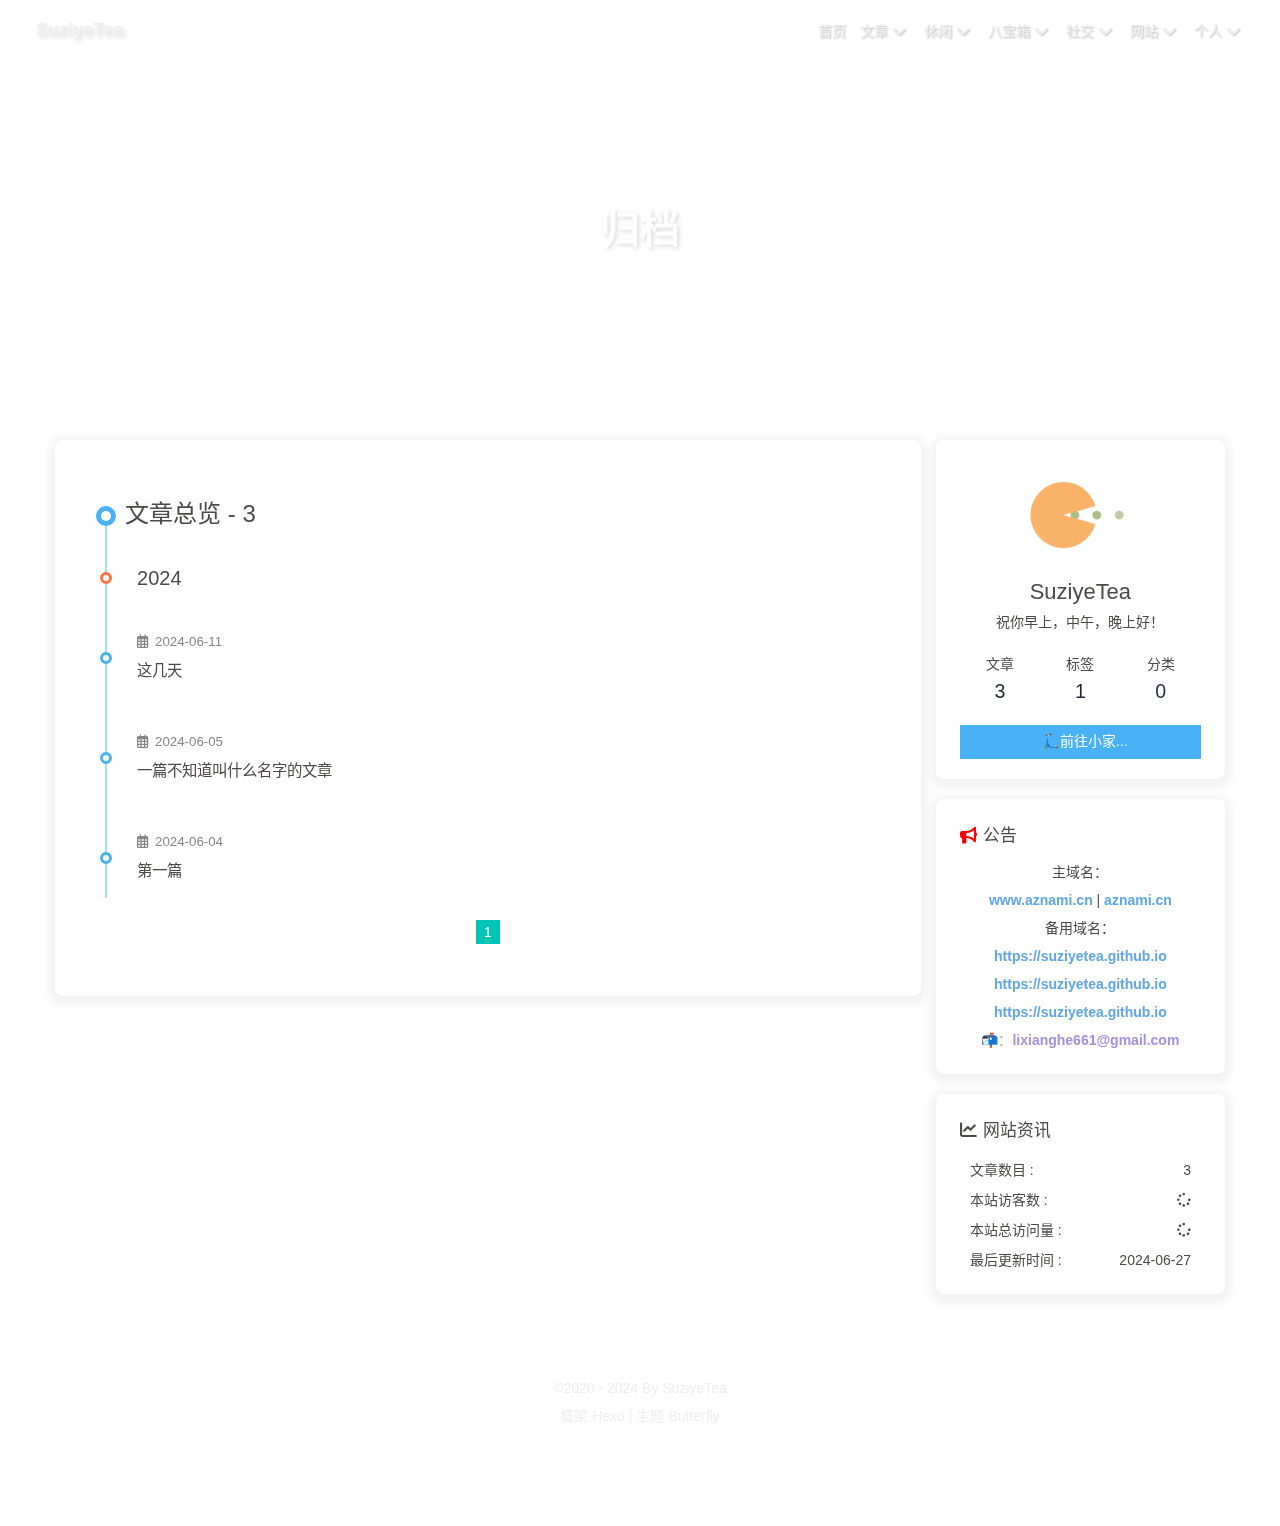
==== commit cc12e97f: "Site updated: 2024-06-28 00:14:55" ====
--- a/archives/index.html
+++ b/archives/index.html
@@ -53,7 +53,7 @@
   isHome: false,
   isHighlightShrink: false,
   isToc: false,
-  postUpdate: '2024-06-18 23:21:06'
+  postUpdate: '2024-06-27 23:52:32'
 }</script><script>(win=>{
       win.saveToLocal = {
         set: (key, value, ttl) => {
@@ -150,7 +150,7 @@
         }
       }
       detectApple()
-    })(window)</script><link rel="stylesheet" href="/css/custom.css" media="defer" onload="this.media='all'"><link rel="stylesheet" href="/css/cat.css"><div id="myscoll"></div><!-- hexo injector head_end start --><link rel="stylesheet" href="https://npm.elemecdn.com/hexo-butterfly-footer-beautify@1.0.0/lib/runtime.css" media="print" onload="this.media='all'"><!-- hexo injector head_end end --><meta name="generator" content="Hexo 7.2.0"></head><body><div id="web_bg"></div><div id="sidebar"><div id="menu-mask"></div><div id="sidebar-menus"><div class="avatar-img is-center"><img src="https://tuchuang.voooe.cn/images/2024/06/03/_20240603144027.jpg" onerror="onerror=null;src='/img/friend_404.gif'" alt="avatar"/></div><div class="sidebar-site-data site-data is-center"><a href="/archives/"><div class="headline">文章</div><div class="length-num">3</div></a><a href="/tags/"><div class="headline">标签</div><div class="length-num">1</div></a><a href="/categories/"><div class="headline">分类</div><div class="length-num">0</div></a></div><hr class="custom-hr"/><div class="menus_items"><div class="menus_item"><a class="site-page" href="/"><i class="fa-fw icon-home"></i><span> 首页</span></a></div><div class="menus_item"><a class="site-page group" href="javascript:void(0);"><i class="fa-fw icon--article"></i><span> 文章</span><i class="fas fa-chevron-down"></i></a><ul class="menus_item_child"><li><a class="site-page child" href="/archives/"><i class="fa-fw icon-guidang1"></i><span> 归档</span></a></li><li><a class="site-page child" href="/tags/"><i class="fa-fw icon-sekuaibiaoqian"></i><span> 标签</span></a></li><li><a class="site-page child" href="/categories/"><i class="fa-fw icon-fenlei"></i><span> 分类</span></a></li></ul></div><div class="menus_item"><a class="site-page group" href="javascript:void(0);"><i class="fa-fw icon-pinweishenghuo"></i><span> 休闲</span><i class="fas fa-chevron-down"></i></a><ul class="menus_item_child"><li><a class="site-page child" href="/life/music/"><i class="fa-fw icon-yinle"></i><span> 八音盒</span></a></li><li><a class="site-page child" href="/life/movies/"><i class="fa-fw icon-dianying1"></i><span> 影院</span></a></li><li><a class="site-page child" href="/life/games/"><i class="fa-fw icon-youxishoubing"></i><span> 游戏</span></a></li></ul></div><div class="menus_item"><a class="site-page group" href="javascript:void(0);"><i class="fa-fw icon-xiangzi"></i><span> 八宝箱</span><i class="fas fa-chevron-down"></i></a><ul class="menus_item_child"><li><a class="site-page child" href="/box/gallery/"><i class="fa-fw icon-tubiaozhizuomoban"></i><span> 画廊</span></a></li><li><a class="site-page child" href="/box/animation/"><i class="fa-fw icon-nvwumao"></i><span> 动画</span></a></li><li><a class="site-page child" href="/box/nav/"><i class="fa-fw icon-zhifengche"></i><span> 网址导航</span></a></li></ul></div><div class="menus_item"><a class="site-page group" href="javascript:void(0);"><i class="fa-fw icon-shejiaoxinxi"></i><span> 社交</span><i class="fas fa-chevron-down"></i></a><ul class="menus_item_child"><li><a class="site-page child" href="/social/fcircle/"><i class="fa-fw icon-pengyouquan"></i><span> 朋友圈</span></a></li><li><a class="site-page child" href="/comments/"><i class="fa-fw icon-liuyan"></i><span> 留言板</span></a></li><li><a class="site-page child" href="/social/link/"><i class="fa-fw icon-lianjie"></i><span> 友人帐</span></a></li></ul></div><div class="menus_item"><a class="site-page group" href="javascript:void(0);"><i class="fa-fw icon-wangye"></i><span> 网站</span><i class="fas fa-chevron-down"></i></a><ul class="menus_item_child"><li><a class="site-page child" href="/site/census/"><i class="fa-fw icon--tongjibiao"></i><span> 网站统计</span></a></li><li><a class="site-page child" href="/site/echarts/"><i class="fa-fw icon-shujutongji1"></i><span> 文章统计</span></a></li><li><a class="site-page child" href="/site/time/"><i class="fa-fw icon-xianxingshalou"></i><span> 旧时光</span></a></li></ul></div><div class="menus_item"><a class="site-page group" href="javascript:void(0);"><i class="fa-fw icon-maoliang"></i><span> 个人</span><i class="fas fa-chevron-down"></i></a><ul class="menus_item_child"><li><a class="site-page child" href="/personal/bb/"><i class="fa-fw icon-qunliaotian"></i><span> 唠叨</span></a></li><li><a class="site-page child" href="/personal/love/"><i class="fa-fw icon-love-sign"></i><span> 恋爱小屋</span></a></li><li><a class="site-page child" href="/personal/about/"><i class="fa-fw icon-paperplane"></i><span> 关于</span></a></li></ul></div></div></div></div><div class="page" id="body-wrap"><header class="not-home-page" id="page-header"><nav id="nav"><span id="blog-info"><a href="/" title="SuziyeTea"><span class="site-name">SuziyeTea</span></a></span><div id="menus"><div class="menus_items"><div class="menus_item"><a class="site-page" href="/"><i class="fa-fw icon-home"></i><span> 首页</span></a></div><div class="menus_item"><a class="site-page group" href="javascript:void(0);"><i class="fa-fw icon--article"></i><span> 文章</span><i class="fas fa-chevron-down"></i></a><ul class="menus_item_child"><li><a class="site-page child" href="/archives/"><i class="fa-fw icon-guidang1"></i><span> 归档</span></a></li><li><a class="site-page child" href="/tags/"><i class="fa-fw icon-sekuaibiaoqian"></i><span> 标签</span></a></li><li><a class="site-page child" href="/categories/"><i class="fa-fw icon-fenlei"></i><span> 分类</span></a></li></ul></div><div class="menus_item"><a class="site-page group" href="javascript:void(0);"><i class="fa-fw icon-pinweishenghuo"></i><span> 休闲</span><i class="fas fa-chevron-down"></i></a><ul class="menus_item_child"><li><a class="site-page child" href="/life/music/"><i class="fa-fw icon-yinle"></i><span> 八音盒</span></a></li><li><a class="site-page child" href="/life/movies/"><i class="fa-fw icon-dianying1"></i><span> 影院</span></a></li><li><a class="site-page child" href="/life/games/"><i class="fa-fw icon-youxishoubing"></i><span> 游戏</span></a></li></ul></div><div class="menus_item"><a class="site-page group" href="javascript:void(0);"><i class="fa-fw icon-xiangzi"></i><span> 八宝箱</span><i class="fas fa-chevron-down"></i></a><ul class="menus_item_child"><li><a class="site-page child" href="/box/gallery/"><i class="fa-fw icon-tubiaozhizuomoban"></i><span> 画廊</span></a></li><li><a class="site-page child" href="/box/animation/"><i class="fa-fw icon-nvwumao"></i><span> 动画</span></a></li><li><a class="site-page child" href="/box/nav/"><i class="fa-fw icon-zhifengche"></i><span> 网址导航</span></a></li></ul></div><div class="menus_item"><a class="site-page group" href="javascript:void(0);"><i class="fa-fw icon-shejiaoxinxi"></i><span> 社交</span><i class="fas fa-chevron-down"></i></a><ul class="menus_item_child"><li><a class="site-page child" href="/social/fcircle/"><i class="fa-fw icon-pengyouquan"></i><span> 朋友圈</span></a></li><li><a class="site-page child" href="/comments/"><i class="fa-fw icon-liuyan"></i><span> 留言板</span></a></li><li><a class="site-page child" href="/social/link/"><i class="fa-fw icon-lianjie"></i><span> 友人帐</span></a></li></ul></div><div class="menus_item"><a class="site-page group" href="javascript:void(0);"><i class="fa-fw icon-wangye"></i><span> 网站</span><i class="fas fa-chevron-down"></i></a><ul class="menus_item_child"><li><a class="site-page child" href="/site/census/"><i class="fa-fw icon--tongjibiao"></i><span> 网站统计</span></a></li><li><a class="site-page child" href="/site/echarts/"><i class="fa-fw icon-shujutongji1"></i><span> 文章统计</span></a></li><li><a class="site-page child" href="/site/time/"><i class="fa-fw icon-xianxingshalou"></i><span> 旧时光</span></a></li></ul></div><div class="menus_item"><a class="site-page group" href="javascript:void(0);"><i class="fa-fw icon-maoliang"></i><span> 个人</span><i class="fas fa-chevron-down"></i></a><ul class="menus_item_child"><li><a class="site-page child" href="/personal/bb/"><i class="fa-fw icon-qunliaotian"></i><span> 唠叨</span></a></li><li><a class="site-page child" href="/personal/love/"><i class="fa-fw icon-love-sign"></i><span> 恋爱小屋</span></a></li><li><a class="site-page child" href="/personal/about/"><i class="fa-fw icon-paperplane"></i><span> 关于</span></a></li></ul></div></div><div id="toggle-menu"><a class="site-page" href="javascript:void(0);"><i class="fas fa-bars fa-fw"></i></a></div></div></nav><div id="page-site-info"><h1 id="site-title">归档</h1></div></header><main class="layout" id="content-inner"><div id="archive"><div class="article-sort-title">文章总览 - 3</div><div class="article-sort"><div class="article-sort-item year">2024</div><div class="article-sort-item no-article-cover"><div class="article-sort-item-info"><div class="article-sort-item-time"><i class="far fa-calendar-alt"></i><time class="post-meta-date-created" datetime="2024-06-11T14:55:42.000Z" title="发表于 2024-06-11 22:55:42">2024-06-11</time></div><a class="article-sort-item-title" href="/2024/06/11/%E8%BF%99%E5%87%A0%E5%A4%A9/" title="这几天">这几天</a></div></div><div class="article-sort-item no-article-cover"><div class="article-sort-item-info"><div class="article-sort-item-time"><i class="far fa-calendar-alt"></i><time class="post-meta-date-created" datetime="2024-06-05T05:07:24.000Z" title="发表于 2024-06-05 13:07:24">2024-06-05</time></div><a class="article-sort-item-title" href="/2024/06/05/%E4%B8%80%E7%AF%87%E4%B8%8D%E7%9F%A5%E9%81%93%E5%8F%AB%E4%BB%80%E4%B9%88%E5%90%8D%E5%AD%97%E7%9A%84%E6%96%87%E7%AB%A0/" title="一篇不知道叫什么名字的文章">一篇不知道叫什么名字的文章</a></div></div><div class="article-sort-item no-article-cover"><div class="article-sort-item-info"><div class="article-sort-item-time"><i class="far fa-calendar-alt"></i><time class="post-meta-date-created" datetime="2024-06-04T07:35:24.000Z" title="发表于 2024-06-04 15:35:24">2024-06-04</time></div><a class="article-sort-item-title" href="/2024/06/04/%E7%AC%AC%E4%B8%80%E7%AF%87/" title="第一篇">第一篇</a></div></div></div><nav id="pagination"><div class="pagination"><span class="page-number current">1</span></div></nav></div><div class="aside-content" id="aside-content"><div class="card-widget card-info"><div class="is-center"><div class="avatar-img"><img src="https://tuchuang.voooe.cn/images/2024/06/03/_20240603144027.jpg" onerror="this.onerror=null;this.src='/img/friend_404.gif'" alt="avatar"/></div><div class="author-info__name">SuziyeTea</div><div class="author-info__description">祝你早上，中午，晚上好！</div></div><div class="card-info-data site-data is-center"><a href="/archives/"><div class="headline">文章</div><div class="length-num">3</div></a><a href="/tags/"><div class="headline">标签</div><div class="length-num">1</div></a><a href="/categories/"><div class="headline">分类</div><div class="length-num">0</div></a></div><a id="card-info-btn" target="_blank" rel="noopener" href="https://github.com/suziyetea/"><i></i><span>🛴前往小家...</span></a></div><div class="card-widget card-announcement"><div class="item-headline"><i class="fas fa-bullhorn fa-shake"></i><span>公告</span></div><div class="announcement_content"><center>主域名：<br><a href="www.aznami.cn"><b><font color="#5ea6e5">www.aznami.cn</font></b></a>&nbsp;|&nbsp;<a href="aznami.cn"><b><font color="#5ea6e5">aznami.cn</font></b></a><br>备用域名：<br><a target="_blank" rel="noopener" href="https://suziyetea.github.io"><b><font color="#5ea6e5">https://suziyetea.github.io</font></b></a><br><a target="_blank" rel="noopener" href="https://suziyetea.github.io"><b><font color="#5ea6e5">https://suziyetea.github.io</font></b></a><br><a target="_blank" rel="noopener" href="https://suziyetea.github.io"><b><font color="#5ea6e5">https://suziyetea.github.io</font></b></a><br><a href="mailto:lixianghe661@gmail.com">📬：<b><font color="#a591e0">lixianghe661@gmail.com</font></b></a></center></div></div><div class="sticky_layout"><div class="card-widget card-webinfo"><div class="item-headline"><i class="fas fa-chart-line"></i><span>网站资讯</span></div><div class="webinfo"><div class="webinfo-item"><div class="item-name">文章数目 :</div><div class="item-count">3</div></div><div class="webinfo-item"><div class="item-name">本站访客数 :</div><div class="item-count" id="busuanzi_value_site_uv"><i class="fa-solid fa-spinner fa-spin"></i></div></div><div class="webinfo-item"><div class="item-name">本站总访问量 :</div><div class="item-count" id="busuanzi_value_site_pv"><i class="fa-solid fa-spinner fa-spin"></i></div></div><div class="webinfo-item"><div class="item-name">最后更新时间 :</div><div class="item-count" id="last-push-date" data-lastPushDate="2024-06-18T15:21:06.382Z"><i class="fa-solid fa-spinner fa-spin"></i></div></div></div></div></div></div></main><footer id="footer"><div id="footer-wrap"><div class="copyright">&copy;2020 - 2024 By SuziyeTea</div><div class="framework-info"><span>框架 </span><a target="_blank" rel="noopener" href="https://hexo.io">Hexo</a><span class="footer-separator">|</span><span>主题 </span><a target="_blank" rel="noopener" href="https://github.com/jerryc127/hexo-theme-butterfly">Butterfly</a></div></div></footer></div><div id="rightside"><div id="rightside-config-hide"><button id="darkmode" type="button" title="浅色和深色模式转换"><i class="fas fa-adjust"></i></button><button id="hide-aside-btn" type="button" title="单栏和双栏切换"><i class="fas fa-arrows-alt-h"></i></button></div><div id="rightside-config-show"><button id="rightside-config" type="button" title="设置"><i class="fas fa-cog fa-spin"></i></button><button id="go-up" type="button" title="回到顶部"><span class="scroll-percent"></span><i class="fas fa-arrow-up"></i></button></div></div><div><script src="/js/utils.js?v=4.13.0"></script><script src="/js/main.js?v=4.13.0"></script><script src="https://cdn.jsdelivr.net/npm/@fancyapps/ui@5.0.33/dist/fancybox/fancybox.umd.min.js"></script><div class="js-pjax"></div><script async src="/js/title.js"></script><script defer src="https://npm.elemecdn.com/jquery@latest/dist/jquery.min.js"></script><script defer data-pjax src="/js/cat.js"></script><canvas class="fireworks" mobile="false"></canvas><script src="https://cdn.jsdelivr.net/npm/butterfly-extsrc@1.1.3/dist/fireworks.min.js"></script><script async data-pjax src="//busuanzi.ibruce.info/busuanzi/2.3/busuanzi.pure.mini.js"></script></div><!-- hexo injector body_end start --><script data-pjax>
+    })(window)</script><link rel="stylesheet" href="/css/custom.css" media="defer" onload="this.media='all'"><link rel="stylesheet" href="/css/cat.css"><div id="myscoll"></div><!-- hexo injector head_end start --><link rel="stylesheet" href="https://npm.elemecdn.com/hexo-butterfly-footer-beautify@1.0.0/lib/runtime.css" media="print" onload="this.media='all'"><!-- hexo injector head_end end --><meta name="generator" content="Hexo 7.2.0"></head><body><div id="web_bg"></div><div id="sidebar"><div id="menu-mask"></div><div id="sidebar-menus"><div class="avatar-img is-center"><img src="https://tuchuang.voooe.cn/images/2024/06/03/_20240603144027.jpg" onerror="onerror=null;src='/img/friend_404.gif'" alt="avatar"/></div><div class="sidebar-site-data site-data is-center"><a href="/archives/"><div class="headline">文章</div><div class="length-num">3</div></a><a href="/tags/"><div class="headline">标签</div><div class="length-num">1</div></a><a href="/categories/"><div class="headline">分类</div><div class="length-num">0</div></a></div><hr class="custom-hr"/><div class="menus_items"><div class="menus_item"><a class="site-page" href="/"><i class="fa-fw icon-home"></i><span> 首页</span></a></div><div class="menus_item"><a class="site-page group" href="javascript:void(0);"><i class="fa-fw icon--article"></i><span> 文章</span><i class="fas fa-chevron-down"></i></a><ul class="menus_item_child"><li><a class="site-page child" href="/archives/"><i class="fa-fw icon-guidang1"></i><span> 归档</span></a></li><li><a class="site-page child" href="/tags/"><i class="fa-fw icon-sekuaibiaoqian"></i><span> 标签</span></a></li><li><a class="site-page child" href="/categories/"><i class="fa-fw icon-fenlei"></i><span> 分类</span></a></li></ul></div><div class="menus_item"><a class="site-page group" href="javascript:void(0);"><i class="fa-fw icon-pinweishenghuo"></i><span> 休闲</span><i class="fas fa-chevron-down"></i></a><ul class="menus_item_child"><li><a class="site-page child" href="/life/music/"><i class="fa-fw icon-yinle"></i><span> 八音盒</span></a></li><li><a class="site-page child" href="/life/movies/"><i class="fa-fw icon-dianying1"></i><span> 影院</span></a></li><li><a class="site-page child" href="/life/games/"><i class="fa-fw icon-youxishoubing"></i><span> 游戏</span></a></li></ul></div><div class="menus_item"><a class="site-page group" href="javascript:void(0);"><i class="fa-fw icon-xiangzi"></i><span> 八宝箱</span><i class="fas fa-chevron-down"></i></a><ul class="menus_item_child"><li><a class="site-page child" href="/box/gallery/"><i class="fa-fw icon-tubiaozhizuomoban"></i><span> 画廊</span></a></li><li><a class="site-page child" href="/box/animation/"><i class="fa-fw icon-nvwumao"></i><span> 动画</span></a></li><li><a class="site-page child" href="/box/nav/"><i class="fa-fw icon-zhifengche"></i><span> 网址导航</span></a></li></ul></div><div class="menus_item"><a class="site-page group" href="javascript:void(0);"><i class="fa-fw icon-shejiaoxinxi"></i><span> 社交</span><i class="fas fa-chevron-down"></i></a><ul class="menus_item_child"><li><a class="site-page child" href="/social/fcircle/"><i class="fa-fw icon-pengyouquan"></i><span> 朋友圈</span></a></li><li><a class="site-page child" href="/comments/"><i class="fa-fw icon-liuyan"></i><span> 留言板</span></a></li><li><a class="site-page child" href="/social/link/"><i class="fa-fw icon-lianjie"></i><span> 友人帐</span></a></li></ul></div><div class="menus_item"><a class="site-page group" href="javascript:void(0);"><i class="fa-fw icon-wangye"></i><span> 网站</span><i class="fas fa-chevron-down"></i></a><ul class="menus_item_child"><li><a class="site-page child" href="/site/census/"><i class="fa-fw icon--tongjibiao"></i><span> 网站统计</span></a></li><li><a class="site-page child" href="/site/echarts/"><i class="fa-fw icon-shujutongji1"></i><span> 文章统计</span></a></li><li><a class="site-page child" href="/site/time/"><i class="fa-fw icon-xianxingshalou"></i><span> 旧时光</span></a></li></ul></div><div class="menus_item"><a class="site-page group" href="javascript:void(0);"><i class="fa-fw icon-maoliang"></i><span> 个人</span><i class="fas fa-chevron-down"></i></a><ul class="menus_item_child"><li><a class="site-page child" href="/personal/bb/"><i class="fa-fw icon-qunliaotian"></i><span> 唠叨</span></a></li><li><a class="site-page child" href="/personal/love/"><i class="fa-fw icon-love-sign"></i><span> 恋爱小屋</span></a></li><li><a class="site-page child" href="/personal/about/"><i class="fa-fw icon-paperplane"></i><span> 关于</span></a></li></ul></div></div></div></div><div class="page" id="body-wrap"><header class="not-home-page" id="page-header"><nav id="nav"><span id="blog-info"><a href="/" title="SuziyeTea"><span class="site-name">SuziyeTea</span></a></span><div id="menus"><div class="menus_items"><div class="menus_item"><a class="site-page" href="/"><i class="fa-fw icon-home"></i><span> 首页</span></a></div><div class="menus_item"><a class="site-page group" href="javascript:void(0);"><i class="fa-fw icon--article"></i><span> 文章</span><i class="fas fa-chevron-down"></i></a><ul class="menus_item_child"><li><a class="site-page child" href="/archives/"><i class="fa-fw icon-guidang1"></i><span> 归档</span></a></li><li><a class="site-page child" href="/tags/"><i class="fa-fw icon-sekuaibiaoqian"></i><span> 标签</span></a></li><li><a class="site-page child" href="/categories/"><i class="fa-fw icon-fenlei"></i><span> 分类</span></a></li></ul></div><div class="menus_item"><a class="site-page group" href="javascript:void(0);"><i class="fa-fw icon-pinweishenghuo"></i><span> 休闲</span><i class="fas fa-chevron-down"></i></a><ul class="menus_item_child"><li><a class="site-page child" href="/life/music/"><i class="fa-fw icon-yinle"></i><span> 八音盒</span></a></li><li><a class="site-page child" href="/life/movies/"><i class="fa-fw icon-dianying1"></i><span> 影院</span></a></li><li><a class="site-page child" href="/life/games/"><i class="fa-fw icon-youxishoubing"></i><span> 游戏</span></a></li></ul></div><div class="menus_item"><a class="site-page group" href="javascript:void(0);"><i class="fa-fw icon-xiangzi"></i><span> 八宝箱</span><i class="fas fa-chevron-down"></i></a><ul class="menus_item_child"><li><a class="site-page child" href="/box/gallery/"><i class="fa-fw icon-tubiaozhizuomoban"></i><span> 画廊</span></a></li><li><a class="site-page child" href="/box/animation/"><i class="fa-fw icon-nvwumao"></i><span> 动画</span></a></li><li><a class="site-page child" href="/box/nav/"><i class="fa-fw icon-zhifengche"></i><span> 网址导航</span></a></li></ul></div><div class="menus_item"><a class="site-page group" href="javascript:void(0);"><i class="fa-fw icon-shejiaoxinxi"></i><span> 社交</span><i class="fas fa-chevron-down"></i></a><ul class="menus_item_child"><li><a class="site-page child" href="/social/fcircle/"><i class="fa-fw icon-pengyouquan"></i><span> 朋友圈</span></a></li><li><a class="site-page child" href="/comments/"><i class="fa-fw icon-liuyan"></i><span> 留言板</span></a></li><li><a class="site-page child" href="/social/link/"><i class="fa-fw icon-lianjie"></i><span> 友人帐</span></a></li></ul></div><div class="menus_item"><a class="site-page group" href="javascript:void(0);"><i class="fa-fw icon-wangye"></i><span> 网站</span><i class="fas fa-chevron-down"></i></a><ul class="menus_item_child"><li><a class="site-page child" href="/site/census/"><i class="fa-fw icon--tongjibiao"></i><span> 网站统计</span></a></li><li><a class="site-page child" href="/site/echarts/"><i class="fa-fw icon-shujutongji1"></i><span> 文章统计</span></a></li><li><a class="site-page child" href="/site/time/"><i class="fa-fw icon-xianxingshalou"></i><span> 旧时光</span></a></li></ul></div><div class="menus_item"><a class="site-page group" href="javascript:void(0);"><i class="fa-fw icon-maoliang"></i><span> 个人</span><i class="fas fa-chevron-down"></i></a><ul class="menus_item_child"><li><a class="site-page child" href="/personal/bb/"><i class="fa-fw icon-qunliaotian"></i><span> 唠叨</span></a></li><li><a class="site-page child" href="/personal/love/"><i class="fa-fw icon-love-sign"></i><span> 恋爱小屋</span></a></li><li><a class="site-page child" href="/personal/about/"><i class="fa-fw icon-paperplane"></i><span> 关于</span></a></li></ul></div></div><div id="toggle-menu"><a class="site-page" href="javascript:void(0);"><i class="fas fa-bars fa-fw"></i></a></div></div></nav><div id="page-site-info"><h1 id="site-title">归档</h1></div></header><main class="layout" id="content-inner"><div id="archive"><div class="article-sort-title">文章总览 - 3</div><div class="article-sort"><div class="article-sort-item year">2024</div><div class="article-sort-item no-article-cover"><div class="article-sort-item-info"><div class="article-sort-item-time"><i class="far fa-calendar-alt"></i><time class="post-meta-date-created" datetime="2024-06-11T14:55:42.000Z" title="发表于 2024-06-11 22:55:42">2024-06-11</time></div><a class="article-sort-item-title" href="/2024/06/11/%E8%BF%99%E5%87%A0%E5%A4%A9/" title="这几天">这几天</a></div></div><div class="article-sort-item no-article-cover"><div class="article-sort-item-info"><div class="article-sort-item-time"><i class="far fa-calendar-alt"></i><time class="post-meta-date-created" datetime="2024-06-05T05:07:24.000Z" title="发表于 2024-06-05 13:07:24">2024-06-05</time></div><a class="article-sort-item-title" href="/2024/06/05/%E4%B8%80%E7%AF%87%E4%B8%8D%E7%9F%A5%E9%81%93%E5%8F%AB%E4%BB%80%E4%B9%88%E5%90%8D%E5%AD%97%E7%9A%84%E6%96%87%E7%AB%A0/" title="一篇不知道叫什么名字的文章">一篇不知道叫什么名字的文章</a></div></div><div class="article-sort-item no-article-cover"><div class="article-sort-item-info"><div class="article-sort-item-time"><i class="far fa-calendar-alt"></i><time class="post-meta-date-created" datetime="2024-06-04T07:35:24.000Z" title="发表于 2024-06-04 15:35:24">2024-06-04</time></div><a class="article-sort-item-title" href="/2024/06/04/%E7%AC%AC%E4%B8%80%E7%AF%87/" title="第一篇">第一篇</a></div></div></div><nav id="pagination"><div class="pagination"><span class="page-number current">1</span></div></nav></div><div class="aside-content" id="aside-content"><div class="card-widget card-info"><div class="is-center"><div class="avatar-img"><img src="https://tuchuang.voooe.cn/images/2024/06/03/_20240603144027.jpg" onerror="this.onerror=null;this.src='/img/friend_404.gif'" alt="avatar"/></div><div class="author-info__name">SuziyeTea</div><div class="author-info__description">祝你早上，中午，晚上好！</div></div><div class="card-info-data site-data is-center"><a href="/archives/"><div class="headline">文章</div><div class="length-num">3</div></a><a href="/tags/"><div class="headline">标签</div><div class="length-num">1</div></a><a href="/categories/"><div class="headline">分类</div><div class="length-num">0</div></a></div><a id="card-info-btn" target="_blank" rel="noopener" href="https://github.com/suziyetea/"><i></i><span>🛴前往小家...</span></a></div><div class="card-widget card-announcement"><div class="item-headline"><i class="fas fa-bullhorn fa-shake"></i><span>公告</span></div><div class="announcement_content"><center>主域名：<br><a href="www.aznami.cn"><b><font color="#5ea6e5">www.aznami.cn</font></b></a>&nbsp;|&nbsp;<a href="aznami.cn"><b><font color="#5ea6e5">aznami.cn</font></b></a><br>备用域名：<br><a target="_blank" rel="noopener" href="https://suziyetea.github.io"><b><font color="#5ea6e5">https://suziyetea.github.io</font></b></a><br><a target="_blank" rel="noopener" href="https://suziyetea.github.io"><b><font color="#5ea6e5">https://suziyetea.github.io</font></b></a><br><a target="_blank" rel="noopener" href="https://suziyetea.github.io"><b><font color="#5ea6e5">https://suziyetea.github.io</font></b></a><br><a href="mailto:lixianghe661@gmail.com">📬：<b><font color="#a591e0">lixianghe661@gmail.com</font></b></a></center></div></div><div class="sticky_layout"><div class="card-widget card-webinfo"><div class="item-headline"><i class="fas fa-chart-line"></i><span>网站资讯</span></div><div class="webinfo"><div class="webinfo-item"><div class="item-name">文章数目 :</div><div class="item-count">3</div></div><div class="webinfo-item"><div class="item-name">本站访客数 :</div><div class="item-count" id="busuanzi_value_site_uv"><i class="fa-solid fa-spinner fa-spin"></i></div></div><div class="webinfo-item"><div class="item-name">本站总访问量 :</div><div class="item-count" id="busuanzi_value_site_pv"><i class="fa-solid fa-spinner fa-spin"></i></div></div><div class="webinfo-item"><div class="item-name">最后更新时间 :</div><div class="item-count" id="last-push-date" data-lastPushDate="2024-06-27T15:52:32.131Z"><i class="fa-solid fa-spinner fa-spin"></i></div></div></div></div></div></div></main><footer id="footer"><div id="footer-wrap"><div class="copyright">&copy;2020 - 2024 By SuziyeTea</div><div class="framework-info"><span>框架 </span><a target="_blank" rel="noopener" href="https://hexo.io">Hexo</a><span class="footer-separator">|</span><span>主题 </span><a target="_blank" rel="noopener" href="https://github.com/jerryc127/hexo-theme-butterfly">Butterfly</a></div></div></footer></div><div id="rightside"><div id="rightside-config-hide"><button id="darkmode" type="button" title="浅色和深色模式转换"><i class="fas fa-adjust"></i></button><button id="hide-aside-btn" type="button" title="单栏和双栏切换"><i class="fas fa-arrows-alt-h"></i></button></div><div id="rightside-config-show"><button id="rightside-config" type="button" title="设置"><i class="fas fa-cog fa-spin"></i></button><button id="go-up" type="button" title="回到顶部"><span class="scroll-percent"></span><i class="fas fa-arrow-up"></i></button></div></div><div><script src="/js/utils.js?v=4.13.0"></script><script src="/js/main.js?v=4.13.0"></script><script src="https://cdn.jsdelivr.net/npm/@fancyapps/ui@5.0.33/dist/fancybox/fancybox.umd.min.js"></script><div class="js-pjax"></div><script async src="/js/title.js"></script><script defer src="https://npm.elemecdn.com/jquery@latest/dist/jquery.min.js"></script><script defer data-pjax src="/js/cat.js"></script><canvas class="fireworks" mobile="false"></canvas><script src="https://cdn.jsdelivr.net/npm/butterfly-extsrc@1.1.3/dist/fireworks.min.js"></script><script async data-pjax src="//busuanzi.ibruce.info/busuanzi/2.3/busuanzi.pure.mini.js"></script></div><!-- hexo injector body_end start --><script data-pjax>
   function butterfly_footer_beautify_injector_config(){
     var parent_div_git = document.getElementById('footer-wrap');
     var item_html = '<p id="ghbdages"><a class="github-badge" target="_blank" href="https://hexo.io/" style="margin-inline:5px" data-title="博客框架为Hexo_v6.2.0" title=""><img src="https://img.shields.io/badge/Frame-Hexo-blue?style=flat&amp;logo=hexo" alt=""/></a><a class="github-badge" target="_blank" href="https://butterfly.js.org/" style="margin-inline:5px" data-title="主题版本Butterfly_v4.3.1" title=""><img src="https://img.shields.io/badge/Theme-Butterfly-6513df?style=flat&amp;logo=bitdefender" alt=""/></a><a class="github-badge" target="_blank" href="https://vercel.com/" style="margin-inline:5px" data-title="本站采用多线部署，主线路托管于Vercel" title=""><img src="https://img.shields.io/badge/Hosted-Vercel-brightgreen?style=flat&amp;logo=Vercel" alt=""/></a><a class="github-badge" target="_blank" href="https://dashboard.4everland.org/" style="margin-inline:5px" data-title="本站采用多线部署，备用线路托管于4EVERLAND" title=""><img src="https://img.shields.io/badge/Hosted-4EVERLAND-22DDDD?style=flat&amp;logo=IPFS" alt=""/></a><a class="github-badge" target="_blank" href="https://github.com/" style="margin-inline:5px" data-title="本站项目由Github托管" title=""><img src="https://img.shields.io/badge/Source-Github-d021d6?style=flat&amp;logo=GitHub" alt=""/></a><a class="github-badge" target="_blank" href="http://creativecommons.org/licenses/by-nc-sa/4.0/" style="margin-inline:5px" data-title="本站采用知识共享署名-非商业性使用-相同方式共享4.0国际许可协议进行许可" title=""><img src="https://img.shields.io/badge/Copyright-BY--NC--SA%204.0-d42328?style=flat&amp;logo=Claris" alt=""/></a></p>';
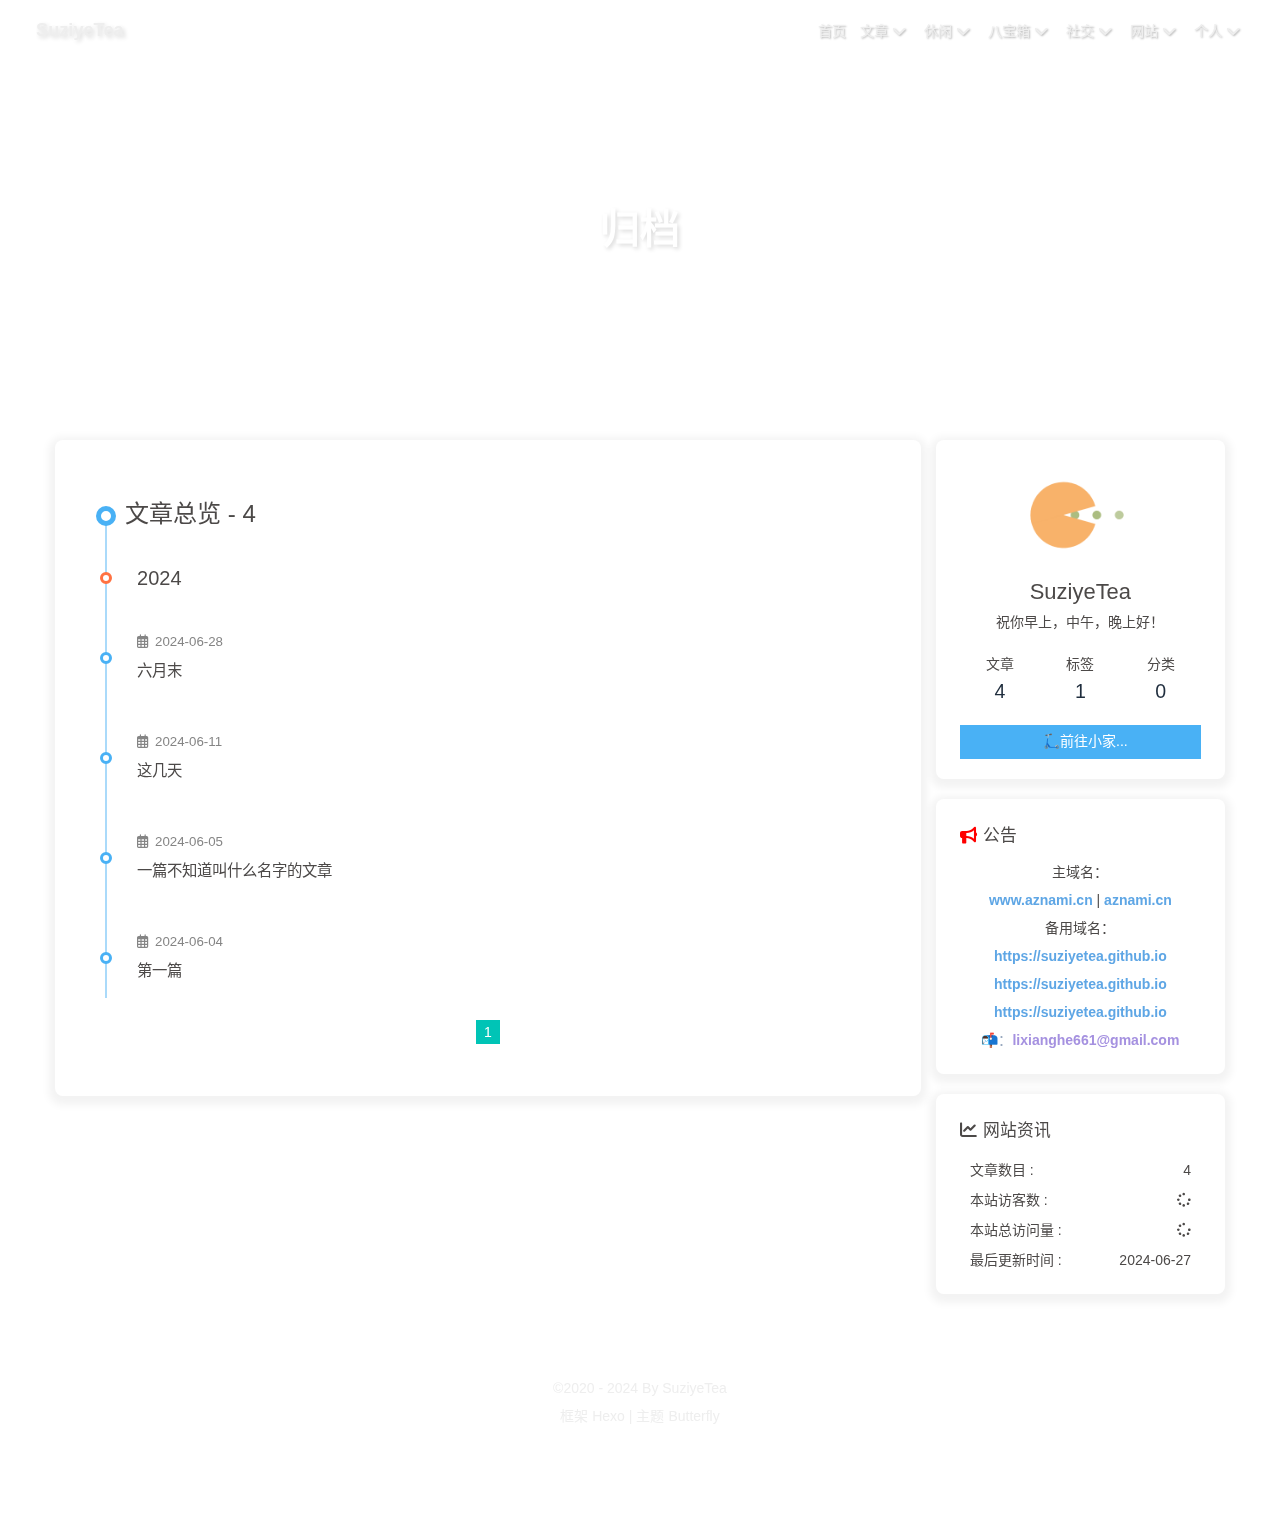
==== commit 6b37bd23: "Site updated: 2024-06-28 00:20:05" ====
--- a/archives/index.html
+++ b/archives/index.html
@@ -53,7 +53,7 @@
   isHome: false,
   isHighlightShrink: false,
   isToc: false,
-  postUpdate: '2024-06-27 23:52:32'
+  postUpdate: '2024-06-28 00:19:53'
 }</script><script>(win=>{
       win.saveToLocal = {
         set: (key, value, ttl) => {
@@ -150,7 +150,7 @@
         }
       }
       detectApple()
-    })(window)</script><link rel="stylesheet" href="/css/custom.css" media="defer" onload="this.media='all'"><link rel="stylesheet" href="/css/cat.css"><div id="myscoll"></div><!-- hexo injector head_end start --><link rel="stylesheet" href="https://npm.elemecdn.com/hexo-butterfly-footer-beautify@1.0.0/lib/runtime.css" media="print" onload="this.media='all'"><!-- hexo injector head_end end --><meta name="generator" content="Hexo 7.2.0"></head><body><div id="web_bg"></div><div id="sidebar"><div id="menu-mask"></div><div id="sidebar-menus"><div class="avatar-img is-center"><img src="https://tuchuang.voooe.cn/images/2024/06/03/_20240603144027.jpg" onerror="onerror=null;src='/img/friend_404.gif'" alt="avatar"/></div><div class="sidebar-site-data site-data is-center"><a href="/archives/"><div class="headline">文章</div><div class="length-num">3</div></a><a href="/tags/"><div class="headline">标签</div><div class="length-num">1</div></a><a href="/categories/"><div class="headline">分类</div><div class="length-num">0</div></a></div><hr class="custom-hr"/><div class="menus_items"><div class="menus_item"><a class="site-page" href="/"><i class="fa-fw icon-home"></i><span> 首页</span></a></div><div class="menus_item"><a class="site-page group" href="javascript:void(0);"><i class="fa-fw icon--article"></i><span> 文章</span><i class="fas fa-chevron-down"></i></a><ul class="menus_item_child"><li><a class="site-page child" href="/archives/"><i class="fa-fw icon-guidang1"></i><span> 归档</span></a></li><li><a class="site-page child" href="/tags/"><i class="fa-fw icon-sekuaibiaoqian"></i><span> 标签</span></a></li><li><a class="site-page child" href="/categories/"><i class="fa-fw icon-fenlei"></i><span> 分类</span></a></li></ul></div><div class="menus_item"><a class="site-page group" href="javascript:void(0);"><i class="fa-fw icon-pinweishenghuo"></i><span> 休闲</span><i class="fas fa-chevron-down"></i></a><ul class="menus_item_child"><li><a class="site-page child" href="/life/music/"><i class="fa-fw icon-yinle"></i><span> 八音盒</span></a></li><li><a class="site-page child" href="/life/movies/"><i class="fa-fw icon-dianying1"></i><span> 影院</span></a></li><li><a class="site-page child" href="/life/games/"><i class="fa-fw icon-youxishoubing"></i><span> 游戏</span></a></li></ul></div><div class="menus_item"><a class="site-page group" href="javascript:void(0);"><i class="fa-fw icon-xiangzi"></i><span> 八宝箱</span><i class="fas fa-chevron-down"></i></a><ul class="menus_item_child"><li><a class="site-page child" href="/box/gallery/"><i class="fa-fw icon-tubiaozhizuomoban"></i><span> 画廊</span></a></li><li><a class="site-page child" href="/box/animation/"><i class="fa-fw icon-nvwumao"></i><span> 动画</span></a></li><li><a class="site-page child" href="/box/nav/"><i class="fa-fw icon-zhifengche"></i><span> 网址导航</span></a></li></ul></div><div class="menus_item"><a class="site-page group" href="javascript:void(0);"><i class="fa-fw icon-shejiaoxinxi"></i><span> 社交</span><i class="fas fa-chevron-down"></i></a><ul class="menus_item_child"><li><a class="site-page child" href="/social/fcircle/"><i class="fa-fw icon-pengyouquan"></i><span> 朋友圈</span></a></li><li><a class="site-page child" href="/comments/"><i class="fa-fw icon-liuyan"></i><span> 留言板</span></a></li><li><a class="site-page child" href="/social/link/"><i class="fa-fw icon-lianjie"></i><span> 友人帐</span></a></li></ul></div><div class="menus_item"><a class="site-page group" href="javascript:void(0);"><i class="fa-fw icon-wangye"></i><span> 网站</span><i class="fas fa-chevron-down"></i></a><ul class="menus_item_child"><li><a class="site-page child" href="/site/census/"><i class="fa-fw icon--tongjibiao"></i><span> 网站统计</span></a></li><li><a class="site-page child" href="/site/echarts/"><i class="fa-fw icon-shujutongji1"></i><span> 文章统计</span></a></li><li><a class="site-page child" href="/site/time/"><i class="fa-fw icon-xianxingshalou"></i><span> 旧时光</span></a></li></ul></div><div class="menus_item"><a class="site-page group" href="javascript:void(0);"><i class="fa-fw icon-maoliang"></i><span> 个人</span><i class="fas fa-chevron-down"></i></a><ul class="menus_item_child"><li><a class="site-page child" href="/personal/bb/"><i class="fa-fw icon-qunliaotian"></i><span> 唠叨</span></a></li><li><a class="site-page child" href="/personal/love/"><i class="fa-fw icon-love-sign"></i><span> 恋爱小屋</span></a></li><li><a class="site-page child" href="/personal/about/"><i class="fa-fw icon-paperplane"></i><span> 关于</span></a></li></ul></div></div></div></div><div class="page" id="body-wrap"><header class="not-home-page" id="page-header"><nav id="nav"><span id="blog-info"><a href="/" title="SuziyeTea"><span class="site-name">SuziyeTea</span></a></span><div id="menus"><div class="menus_items"><div class="menus_item"><a class="site-page" href="/"><i class="fa-fw icon-home"></i><span> 首页</span></a></div><div class="menus_item"><a class="site-page group" href="javascript:void(0);"><i class="fa-fw icon--article"></i><span> 文章</span><i class="fas fa-chevron-down"></i></a><ul class="menus_item_child"><li><a class="site-page child" href="/archives/"><i class="fa-fw icon-guidang1"></i><span> 归档</span></a></li><li><a class="site-page child" href="/tags/"><i class="fa-fw icon-sekuaibiaoqian"></i><span> 标签</span></a></li><li><a class="site-page child" href="/categories/"><i class="fa-fw icon-fenlei"></i><span> 分类</span></a></li></ul></div><div class="menus_item"><a class="site-page group" href="javascript:void(0);"><i class="fa-fw icon-pinweishenghuo"></i><span> 休闲</span><i class="fas fa-chevron-down"></i></a><ul class="menus_item_child"><li><a class="site-page child" href="/life/music/"><i class="fa-fw icon-yinle"></i><span> 八音盒</span></a></li><li><a class="site-page child" href="/life/movies/"><i class="fa-fw icon-dianying1"></i><span> 影院</span></a></li><li><a class="site-page child" href="/life/games/"><i class="fa-fw icon-youxishoubing"></i><span> 游戏</span></a></li></ul></div><div class="menus_item"><a class="site-page group" href="javascript:void(0);"><i class="fa-fw icon-xiangzi"></i><span> 八宝箱</span><i class="fas fa-chevron-down"></i></a><ul class="menus_item_child"><li><a class="site-page child" href="/box/gallery/"><i class="fa-fw icon-tubiaozhizuomoban"></i><span> 画廊</span></a></li><li><a class="site-page child" href="/box/animation/"><i class="fa-fw icon-nvwumao"></i><span> 动画</span></a></li><li><a class="site-page child" href="/box/nav/"><i class="fa-fw icon-zhifengche"></i><span> 网址导航</span></a></li></ul></div><div class="menus_item"><a class="site-page group" href="javascript:void(0);"><i class="fa-fw icon-shejiaoxinxi"></i><span> 社交</span><i class="fas fa-chevron-down"></i></a><ul class="menus_item_child"><li><a class="site-page child" href="/social/fcircle/"><i class="fa-fw icon-pengyouquan"></i><span> 朋友圈</span></a></li><li><a class="site-page child" href="/comments/"><i class="fa-fw icon-liuyan"></i><span> 留言板</span></a></li><li><a class="site-page child" href="/social/link/"><i class="fa-fw icon-lianjie"></i><span> 友人帐</span></a></li></ul></div><div class="menus_item"><a class="site-page group" href="javascript:void(0);"><i class="fa-fw icon-wangye"></i><span> 网站</span><i class="fas fa-chevron-down"></i></a><ul class="menus_item_child"><li><a class="site-page child" href="/site/census/"><i class="fa-fw icon--tongjibiao"></i><span> 网站统计</span></a></li><li><a class="site-page child" href="/site/echarts/"><i class="fa-fw icon-shujutongji1"></i><span> 文章统计</span></a></li><li><a class="site-page child" href="/site/time/"><i class="fa-fw icon-xianxingshalou"></i><span> 旧时光</span></a></li></ul></div><div class="menus_item"><a class="site-page group" href="javascript:void(0);"><i class="fa-fw icon-maoliang"></i><span> 个人</span><i class="fas fa-chevron-down"></i></a><ul class="menus_item_child"><li><a class="site-page child" href="/personal/bb/"><i class="fa-fw icon-qunliaotian"></i><span> 唠叨</span></a></li><li><a class="site-page child" href="/personal/love/"><i class="fa-fw icon-love-sign"></i><span> 恋爱小屋</span></a></li><li><a class="site-page child" href="/personal/about/"><i class="fa-fw icon-paperplane"></i><span> 关于</span></a></li></ul></div></div><div id="toggle-menu"><a class="site-page" href="javascript:void(0);"><i class="fas fa-bars fa-fw"></i></a></div></div></nav><div id="page-site-info"><h1 id="site-title">归档</h1></div></header><main class="layout" id="content-inner"><div id="archive"><div class="article-sort-title">文章总览 - 3</div><div class="article-sort"><div class="article-sort-item year">2024</div><div class="article-sort-item no-article-cover"><div class="article-sort-item-info"><div class="article-sort-item-time"><i class="far fa-calendar-alt"></i><time class="post-meta-date-created" datetime="2024-06-11T14:55:42.000Z" title="发表于 2024-06-11 22:55:42">2024-06-11</time></div><a class="article-sort-item-title" href="/2024/06/11/%E8%BF%99%E5%87%A0%E5%A4%A9/" title="这几天">这几天</a></div></div><div class="article-sort-item no-article-cover"><div class="article-sort-item-info"><div class="article-sort-item-time"><i class="far fa-calendar-alt"></i><time class="post-meta-date-created" datetime="2024-06-05T05:07:24.000Z" title="发表于 2024-06-05 13:07:24">2024-06-05</time></div><a class="article-sort-item-title" href="/2024/06/05/%E4%B8%80%E7%AF%87%E4%B8%8D%E7%9F%A5%E9%81%93%E5%8F%AB%E4%BB%80%E4%B9%88%E5%90%8D%E5%AD%97%E7%9A%84%E6%96%87%E7%AB%A0/" title="一篇不知道叫什么名字的文章">一篇不知道叫什么名字的文章</a></div></div><div class="article-sort-item no-article-cover"><div class="article-sort-item-info"><div class="article-sort-item-time"><i class="far fa-calendar-alt"></i><time class="post-meta-date-created" datetime="2024-06-04T07:35:24.000Z" title="发表于 2024-06-04 15:35:24">2024-06-04</time></div><a class="article-sort-item-title" href="/2024/06/04/%E7%AC%AC%E4%B8%80%E7%AF%87/" title="第一篇">第一篇</a></div></div></div><nav id="pagination"><div class="pagination"><span class="page-number current">1</span></div></nav></div><div class="aside-content" id="aside-content"><div class="card-widget card-info"><div class="is-center"><div class="avatar-img"><img src="https://tuchuang.voooe.cn/images/2024/06/03/_20240603144027.jpg" onerror="this.onerror=null;this.src='/img/friend_404.gif'" alt="avatar"/></div><div class="author-info__name">SuziyeTea</div><div class="author-info__description">祝你早上，中午，晚上好！</div></div><div class="card-info-data site-data is-center"><a href="/archives/"><div class="headline">文章</div><div class="length-num">3</div></a><a href="/tags/"><div class="headline">标签</div><div class="length-num">1</div></a><a href="/categories/"><div class="headline">分类</div><div class="length-num">0</div></a></div><a id="card-info-btn" target="_blank" rel="noopener" href="https://github.com/suziyetea/"><i></i><span>🛴前往小家...</span></a></div><div class="card-widget card-announcement"><div class="item-headline"><i class="fas fa-bullhorn fa-shake"></i><span>公告</span></div><div class="announcement_content"><center>主域名：<br><a href="www.aznami.cn"><b><font color="#5ea6e5">www.aznami.cn</font></b></a>&nbsp;|&nbsp;<a href="aznami.cn"><b><font color="#5ea6e5">aznami.cn</font></b></a><br>备用域名：<br><a target="_blank" rel="noopener" href="https://suziyetea.github.io"><b><font color="#5ea6e5">https://suziyetea.github.io</font></b></a><br><a target="_blank" rel="noopener" href="https://suziyetea.github.io"><b><font color="#5ea6e5">https://suziyetea.github.io</font></b></a><br><a target="_blank" rel="noopener" href="https://suziyetea.github.io"><b><font color="#5ea6e5">https://suziyetea.github.io</font></b></a><br><a href="mailto:lixianghe661@gmail.com">📬：<b><font color="#a591e0">lixianghe661@gmail.com</font></b></a></center></div></div><div class="sticky_layout"><div class="card-widget card-webinfo"><div class="item-headline"><i class="fas fa-chart-line"></i><span>网站资讯</span></div><div class="webinfo"><div class="webinfo-item"><div class="item-name">文章数目 :</div><div class="item-count">3</div></div><div class="webinfo-item"><div class="item-name">本站访客数 :</div><div class="item-count" id="busuanzi_value_site_uv"><i class="fa-solid fa-spinner fa-spin"></i></div></div><div class="webinfo-item"><div class="item-name">本站总访问量 :</div><div class="item-count" id="busuanzi_value_site_pv"><i class="fa-solid fa-spinner fa-spin"></i></div></div><div class="webinfo-item"><div class="item-name">最后更新时间 :</div><div class="item-count" id="last-push-date" data-lastPushDate="2024-06-27T15:52:32.131Z"><i class="fa-solid fa-spinner fa-spin"></i></div></div></div></div></div></div></main><footer id="footer"><div id="footer-wrap"><div class="copyright">&copy;2020 - 2024 By SuziyeTea</div><div class="framework-info"><span>框架 </span><a target="_blank" rel="noopener" href="https://hexo.io">Hexo</a><span class="footer-separator">|</span><span>主题 </span><a target="_blank" rel="noopener" href="https://github.com/jerryc127/hexo-theme-butterfly">Butterfly</a></div></div></footer></div><div id="rightside"><div id="rightside-config-hide"><button id="darkmode" type="button" title="浅色和深色模式转换"><i class="fas fa-adjust"></i></button><button id="hide-aside-btn" type="button" title="单栏和双栏切换"><i class="fas fa-arrows-alt-h"></i></button></div><div id="rightside-config-show"><button id="rightside-config" type="button" title="设置"><i class="fas fa-cog fa-spin"></i></button><button id="go-up" type="button" title="回到顶部"><span class="scroll-percent"></span><i class="fas fa-arrow-up"></i></button></div></div><div><script src="/js/utils.js?v=4.13.0"></script><script src="/js/main.js?v=4.13.0"></script><script src="https://cdn.jsdelivr.net/npm/@fancyapps/ui@5.0.33/dist/fancybox/fancybox.umd.min.js"></script><div class="js-pjax"></div><script async src="/js/title.js"></script><script defer src="https://npm.elemecdn.com/jquery@latest/dist/jquery.min.js"></script><script defer data-pjax src="/js/cat.js"></script><canvas class="fireworks" mobile="false"></canvas><script src="https://cdn.jsdelivr.net/npm/butterfly-extsrc@1.1.3/dist/fireworks.min.js"></script><script async data-pjax src="//busuanzi.ibruce.info/busuanzi/2.3/busuanzi.pure.mini.js"></script></div><!-- hexo injector body_end start --><script data-pjax>
+    })(window)</script><link rel="stylesheet" href="/css/custom.css" media="defer" onload="this.media='all'"><link rel="stylesheet" href="/css/cat.css"><div id="myscoll"></div><!-- hexo injector head_end start --><link rel="stylesheet" href="https://npm.elemecdn.com/hexo-butterfly-footer-beautify@1.0.0/lib/runtime.css" media="print" onload="this.media='all'"><!-- hexo injector head_end end --><meta name="generator" content="Hexo 7.2.0"></head><body><div id="web_bg"></div><div id="sidebar"><div id="menu-mask"></div><div id="sidebar-menus"><div class="avatar-img is-center"><img src="https://tuchuang.voooe.cn/images/2024/06/03/_20240603144027.jpg" onerror="onerror=null;src='/img/friend_404.gif'" alt="avatar"/></div><div class="sidebar-site-data site-data is-center"><a href="/archives/"><div class="headline">文章</div><div class="length-num">4</div></a><a href="/tags/"><div class="headline">标签</div><div class="length-num">1</div></a><a href="/categories/"><div class="headline">分类</div><div class="length-num">0</div></a></div><hr class="custom-hr"/><div class="menus_items"><div class="menus_item"><a class="site-page" href="/"><i class="fa-fw icon-home"></i><span> 首页</span></a></div><div class="menus_item"><a class="site-page group" href="javascript:void(0);"><i class="fa-fw icon--article"></i><span> 文章</span><i class="fas fa-chevron-down"></i></a><ul class="menus_item_child"><li><a class="site-page child" href="/archives/"><i class="fa-fw icon-guidang1"></i><span> 归档</span></a></li><li><a class="site-page child" href="/tags/"><i class="fa-fw icon-sekuaibiaoqian"></i><span> 标签</span></a></li><li><a class="site-page child" href="/categories/"><i class="fa-fw icon-fenlei"></i><span> 分类</span></a></li></ul></div><div class="menus_item"><a class="site-page group" href="javascript:void(0);"><i class="fa-fw icon-pinweishenghuo"></i><span> 休闲</span><i class="fas fa-chevron-down"></i></a><ul class="menus_item_child"><li><a class="site-page child" href="/life/music/"><i class="fa-fw icon-yinle"></i><span> 八音盒</span></a></li><li><a class="site-page child" href="/life/movies/"><i class="fa-fw icon-dianying1"></i><span> 影院</span></a></li><li><a class="site-page child" href="/life/games/"><i class="fa-fw icon-youxishoubing"></i><span> 游戏</span></a></li></ul></div><div class="menus_item"><a class="site-page group" href="javascript:void(0);"><i class="fa-fw icon-xiangzi"></i><span> 八宝箱</span><i class="fas fa-chevron-down"></i></a><ul class="menus_item_child"><li><a class="site-page child" href="/box/gallery/"><i class="fa-fw icon-tubiaozhizuomoban"></i><span> 画廊</span></a></li><li><a class="site-page child" href="/box/animation/"><i class="fa-fw icon-nvwumao"></i><span> 动画</span></a></li><li><a class="site-page child" href="/box/nav/"><i class="fa-fw icon-zhifengche"></i><span> 网址导航</span></a></li></ul></div><div class="menus_item"><a class="site-page group" href="javascript:void(0);"><i class="fa-fw icon-shejiaoxinxi"></i><span> 社交</span><i class="fas fa-chevron-down"></i></a><ul class="menus_item_child"><li><a class="site-page child" href="/social/fcircle/"><i class="fa-fw icon-pengyouquan"></i><span> 朋友圈</span></a></li><li><a class="site-page child" href="/comments/"><i class="fa-fw icon-liuyan"></i><span> 留言板</span></a></li><li><a class="site-page child" href="/social/link/"><i class="fa-fw icon-lianjie"></i><span> 友人帐</span></a></li></ul></div><div class="menus_item"><a class="site-page group" href="javascript:void(0);"><i class="fa-fw icon-wangye"></i><span> 网站</span><i class="fas fa-chevron-down"></i></a><ul class="menus_item_child"><li><a class="site-page child" href="/site/census/"><i class="fa-fw icon--tongjibiao"></i><span> 网站统计</span></a></li><li><a class="site-page child" href="/site/echarts/"><i class="fa-fw icon-shujutongji1"></i><span> 文章统计</span></a></li><li><a class="site-page child" href="/site/time/"><i class="fa-fw icon-xianxingshalou"></i><span> 旧时光</span></a></li></ul></div><div class="menus_item"><a class="site-page group" href="javascript:void(0);"><i class="fa-fw icon-maoliang"></i><span> 个人</span><i class="fas fa-chevron-down"></i></a><ul class="menus_item_child"><li><a class="site-page child" href="/personal/bb/"><i class="fa-fw icon-qunliaotian"></i><span> 唠叨</span></a></li><li><a class="site-page child" href="/personal/love/"><i class="fa-fw icon-love-sign"></i><span> 恋爱小屋</span></a></li><li><a class="site-page child" href="/personal/about/"><i class="fa-fw icon-paperplane"></i><span> 关于</span></a></li></ul></div></div></div></div><div class="page" id="body-wrap"><header class="not-home-page" id="page-header"><nav id="nav"><span id="blog-info"><a href="/" title="SuziyeTea"><span class="site-name">SuziyeTea</span></a></span><div id="menus"><div class="menus_items"><div class="menus_item"><a class="site-page" href="/"><i class="fa-fw icon-home"></i><span> 首页</span></a></div><div class="menus_item"><a class="site-page group" href="javascript:void(0);"><i class="fa-fw icon--article"></i><span> 文章</span><i class="fas fa-chevron-down"></i></a><ul class="menus_item_child"><li><a class="site-page child" href="/archives/"><i class="fa-fw icon-guidang1"></i><span> 归档</span></a></li><li><a class="site-page child" href="/tags/"><i class="fa-fw icon-sekuaibiaoqian"></i><span> 标签</span></a></li><li><a class="site-page child" href="/categories/"><i class="fa-fw icon-fenlei"></i><span> 分类</span></a></li></ul></div><div class="menus_item"><a class="site-page group" href="javascript:void(0);"><i class="fa-fw icon-pinweishenghuo"></i><span> 休闲</span><i class="fas fa-chevron-down"></i></a><ul class="menus_item_child"><li><a class="site-page child" href="/life/music/"><i class="fa-fw icon-yinle"></i><span> 八音盒</span></a></li><li><a class="site-page child" href="/life/movies/"><i class="fa-fw icon-dianying1"></i><span> 影院</span></a></li><li><a class="site-page child" href="/life/games/"><i class="fa-fw icon-youxishoubing"></i><span> 游戏</span></a></li></ul></div><div class="menus_item"><a class="site-page group" href="javascript:void(0);"><i class="fa-fw icon-xiangzi"></i><span> 八宝箱</span><i class="fas fa-chevron-down"></i></a><ul class="menus_item_child"><li><a class="site-page child" href="/box/gallery/"><i class="fa-fw icon-tubiaozhizuomoban"></i><span> 画廊</span></a></li><li><a class="site-page child" href="/box/animation/"><i class="fa-fw icon-nvwumao"></i><span> 动画</span></a></li><li><a class="site-page child" href="/box/nav/"><i class="fa-fw icon-zhifengche"></i><span> 网址导航</span></a></li></ul></div><div class="menus_item"><a class="site-page group" href="javascript:void(0);"><i class="fa-fw icon-shejiaoxinxi"></i><span> 社交</span><i class="fas fa-chevron-down"></i></a><ul class="menus_item_child"><li><a class="site-page child" href="/social/fcircle/"><i class="fa-fw icon-pengyouquan"></i><span> 朋友圈</span></a></li><li><a class="site-page child" href="/comments/"><i class="fa-fw icon-liuyan"></i><span> 留言板</span></a></li><li><a class="site-page child" href="/social/link/"><i class="fa-fw icon-lianjie"></i><span> 友人帐</span></a></li></ul></div><div class="menus_item"><a class="site-page group" href="javascript:void(0);"><i class="fa-fw icon-wangye"></i><span> 网站</span><i class="fas fa-chevron-down"></i></a><ul class="menus_item_child"><li><a class="site-page child" href="/site/census/"><i class="fa-fw icon--tongjibiao"></i><span> 网站统计</span></a></li><li><a class="site-page child" href="/site/echarts/"><i class="fa-fw icon-shujutongji1"></i><span> 文章统计</span></a></li><li><a class="site-page child" href="/site/time/"><i class="fa-fw icon-xianxingshalou"></i><span> 旧时光</span></a></li></ul></div><div class="menus_item"><a class="site-page group" href="javascript:void(0);"><i class="fa-fw icon-maoliang"></i><span> 个人</span><i class="fas fa-chevron-down"></i></a><ul class="menus_item_child"><li><a class="site-page child" href="/personal/bb/"><i class="fa-fw icon-qunliaotian"></i><span> 唠叨</span></a></li><li><a class="site-page child" href="/personal/love/"><i class="fa-fw icon-love-sign"></i><span> 恋爱小屋</span></a></li><li><a class="site-page child" href="/personal/about/"><i class="fa-fw icon-paperplane"></i><span> 关于</span></a></li></ul></div></div><div id="toggle-menu"><a class="site-page" href="javascript:void(0);"><i class="fas fa-bars fa-fw"></i></a></div></div></nav><div id="page-site-info"><h1 id="site-title">归档</h1></div></header><main class="layout" id="content-inner"><div id="archive"><div class="article-sort-title">文章总览 - 4</div><div class="article-sort"><div class="article-sort-item year">2024</div><div class="article-sort-item no-article-cover"><div class="article-sort-item-info"><div class="article-sort-item-time"><i class="far fa-calendar-alt"></i><time class="post-meta-date-created" datetime="2024-06-27T16:18:24.000Z" title="发表于 2024-06-28 00:18:24">2024-06-28</time></div><a class="article-sort-item-title" href="/2024/06/28/%E5%85%AD%E6%9C%88%E6%9C%AB/" title="六月末">六月末</a></div></div><div class="article-sort-item no-article-cover"><div class="article-sort-item-info"><div class="article-sort-item-time"><i class="far fa-calendar-alt"></i><time class="post-meta-date-created" datetime="2024-06-11T14:55:42.000Z" title="发表于 2024-06-11 22:55:42">2024-06-11</time></div><a class="article-sort-item-title" href="/2024/06/11/%E8%BF%99%E5%87%A0%E5%A4%A9/" title="这几天">这几天</a></div></div><div class="article-sort-item no-article-cover"><div class="article-sort-item-info"><div class="article-sort-item-time"><i class="far fa-calendar-alt"></i><time class="post-meta-date-created" datetime="2024-06-05T05:07:24.000Z" title="发表于 2024-06-05 13:07:24">2024-06-05</time></div><a class="article-sort-item-title" href="/2024/06/05/%E4%B8%80%E7%AF%87%E4%B8%8D%E7%9F%A5%E9%81%93%E5%8F%AB%E4%BB%80%E4%B9%88%E5%90%8D%E5%AD%97%E7%9A%84%E6%96%87%E7%AB%A0/" title="一篇不知道叫什么名字的文章">一篇不知道叫什么名字的文章</a></div></div><div class="article-sort-item no-article-cover"><div class="article-sort-item-info"><div class="article-sort-item-time"><i class="far fa-calendar-alt"></i><time class="post-meta-date-created" datetime="2024-06-04T07:35:24.000Z" title="发表于 2024-06-04 15:35:24">2024-06-04</time></div><a class="article-sort-item-title" href="/2024/06/04/%E7%AC%AC%E4%B8%80%E7%AF%87/" title="第一篇">第一篇</a></div></div></div><nav id="pagination"><div class="pagination"><span class="page-number current">1</span></div></nav></div><div class="aside-content" id="aside-content"><div class="card-widget card-info"><div class="is-center"><div class="avatar-img"><img src="https://tuchuang.voooe.cn/images/2024/06/03/_20240603144027.jpg" onerror="this.onerror=null;this.src='/img/friend_404.gif'" alt="avatar"/></div><div class="author-info__name">SuziyeTea</div><div class="author-info__description">祝你早上，中午，晚上好！</div></div><div class="card-info-data site-data is-center"><a href="/archives/"><div class="headline">文章</div><div class="length-num">4</div></a><a href="/tags/"><div class="headline">标签</div><div class="length-num">1</div></a><a href="/categories/"><div class="headline">分类</div><div class="length-num">0</div></a></div><a id="card-info-btn" target="_blank" rel="noopener" href="https://github.com/suziyetea/"><i></i><span>🛴前往小家...</span></a></div><div class="card-widget card-announcement"><div class="item-headline"><i class="fas fa-bullhorn fa-shake"></i><span>公告</span></div><div class="announcement_content"><center>主域名：<br><a href="www.aznami.cn"><b><font color="#5ea6e5">www.aznami.cn</font></b></a>&nbsp;|&nbsp;<a href="aznami.cn"><b><font color="#5ea6e5">aznami.cn</font></b></a><br>备用域名：<br><a target="_blank" rel="noopener" href="https://suziyetea.github.io"><b><font color="#5ea6e5">https://suziyetea.github.io</font></b></a><br><a target="_blank" rel="noopener" href="https://suziyetea.github.io"><b><font color="#5ea6e5">https://suziyetea.github.io</font></b></a><br><a target="_blank" rel="noopener" href="https://suziyetea.github.io"><b><font color="#5ea6e5">https://suziyetea.github.io</font></b></a><br><a href="mailto:lixianghe661@gmail.com">📬：<b><font color="#a591e0">lixianghe661@gmail.com</font></b></a></center></div></div><div class="sticky_layout"><div class="card-widget card-webinfo"><div class="item-headline"><i class="fas fa-chart-line"></i><span>网站资讯</span></div><div class="webinfo"><div class="webinfo-item"><div class="item-name">文章数目 :</div><div class="item-count">4</div></div><div class="webinfo-item"><div class="item-name">本站访客数 :</div><div class="item-count" id="busuanzi_value_site_uv"><i class="fa-solid fa-spinner fa-spin"></i></div></div><div class="webinfo-item"><div class="item-name">本站总访问量 :</div><div class="item-count" id="busuanzi_value_site_pv"><i class="fa-solid fa-spinner fa-spin"></i></div></div><div class="webinfo-item"><div class="item-name">最后更新时间 :</div><div class="item-count" id="last-push-date" data-lastPushDate="2024-06-27T16:19:53.944Z"><i class="fa-solid fa-spinner fa-spin"></i></div></div></div></div></div></div></main><footer id="footer"><div id="footer-wrap"><div class="copyright">&copy;2020 - 2024 By SuziyeTea</div><div class="framework-info"><span>框架 </span><a target="_blank" rel="noopener" href="https://hexo.io">Hexo</a><span class="footer-separator">|</span><span>主题 </span><a target="_blank" rel="noopener" href="https://github.com/jerryc127/hexo-theme-butterfly">Butterfly</a></div></div></footer></div><div id="rightside"><div id="rightside-config-hide"><button id="darkmode" type="button" title="浅色和深色模式转换"><i class="fas fa-adjust"></i></button><button id="hide-aside-btn" type="button" title="单栏和双栏切换"><i class="fas fa-arrows-alt-h"></i></button></div><div id="rightside-config-show"><button id="rightside-config" type="button" title="设置"><i class="fas fa-cog fa-spin"></i></button><button id="go-up" type="button" title="回到顶部"><span class="scroll-percent"></span><i class="fas fa-arrow-up"></i></button></div></div><div><script src="/js/utils.js?v=4.13.0"></script><script src="/js/main.js?v=4.13.0"></script><script src="https://cdn.jsdelivr.net/npm/@fancyapps/ui@5.0.33/dist/fancybox/fancybox.umd.min.js"></script><div class="js-pjax"></div><script async src="/js/title.js"></script><script defer src="https://npm.elemecdn.com/jquery@latest/dist/jquery.min.js"></script><script defer data-pjax src="/js/cat.js"></script><canvas class="fireworks" mobile="false"></canvas><script src="https://cdn.jsdelivr.net/npm/butterfly-extsrc@1.1.3/dist/fireworks.min.js"></script><script async data-pjax src="//busuanzi.ibruce.info/busuanzi/2.3/busuanzi.pure.mini.js"></script></div><!-- hexo injector body_end start --><script data-pjax>
   function butterfly_footer_beautify_injector_config(){
     var parent_div_git = document.getElementById('footer-wrap');
     var item_html = '<p id="ghbdages"><a class="github-badge" target="_blank" href="https://hexo.io/" style="margin-inline:5px" data-title="博客框架为Hexo_v6.2.0" title=""><img src="https://img.shields.io/badge/Frame-Hexo-blue?style=flat&amp;logo=hexo" alt=""/></a><a class="github-badge" target="_blank" href="https://butterfly.js.org/" style="margin-inline:5px" data-title="主题版本Butterfly_v4.3.1" title=""><img src="https://img.shields.io/badge/Theme-Butterfly-6513df?style=flat&amp;logo=bitdefender" alt=""/></a><a class="github-badge" target="_blank" href="https://vercel.com/" style="margin-inline:5px" data-title="本站采用多线部署，主线路托管于Vercel" title=""><img src="https://img.shields.io/badge/Hosted-Vercel-brightgreen?style=flat&amp;logo=Vercel" alt=""/></a><a class="github-badge" target="_blank" href="https://dashboard.4everland.org/" style="margin-inline:5px" data-title="本站采用多线部署，备用线路托管于4EVERLAND" title=""><img src="https://img.shields.io/badge/Hosted-4EVERLAND-22DDDD?style=flat&amp;logo=IPFS" alt=""/></a><a class="github-badge" target="_blank" href="https://github.com/" style="margin-inline:5px" data-title="本站项目由Github托管" title=""><img src="https://img.shields.io/badge/Source-Github-d021d6?style=flat&amp;logo=GitHub" alt=""/></a><a class="github-badge" target="_blank" href="http://creativecommons.org/licenses/by-nc-sa/4.0/" style="margin-inline:5px" data-title="本站采用知识共享署名-非商业性使用-相同方式共享4.0国际许可协议进行许可" title=""><img src="https://img.shields.io/badge/Copyright-BY--NC--SA%204.0-d42328?style=flat&amp;logo=Claris" alt=""/></a></p>';
